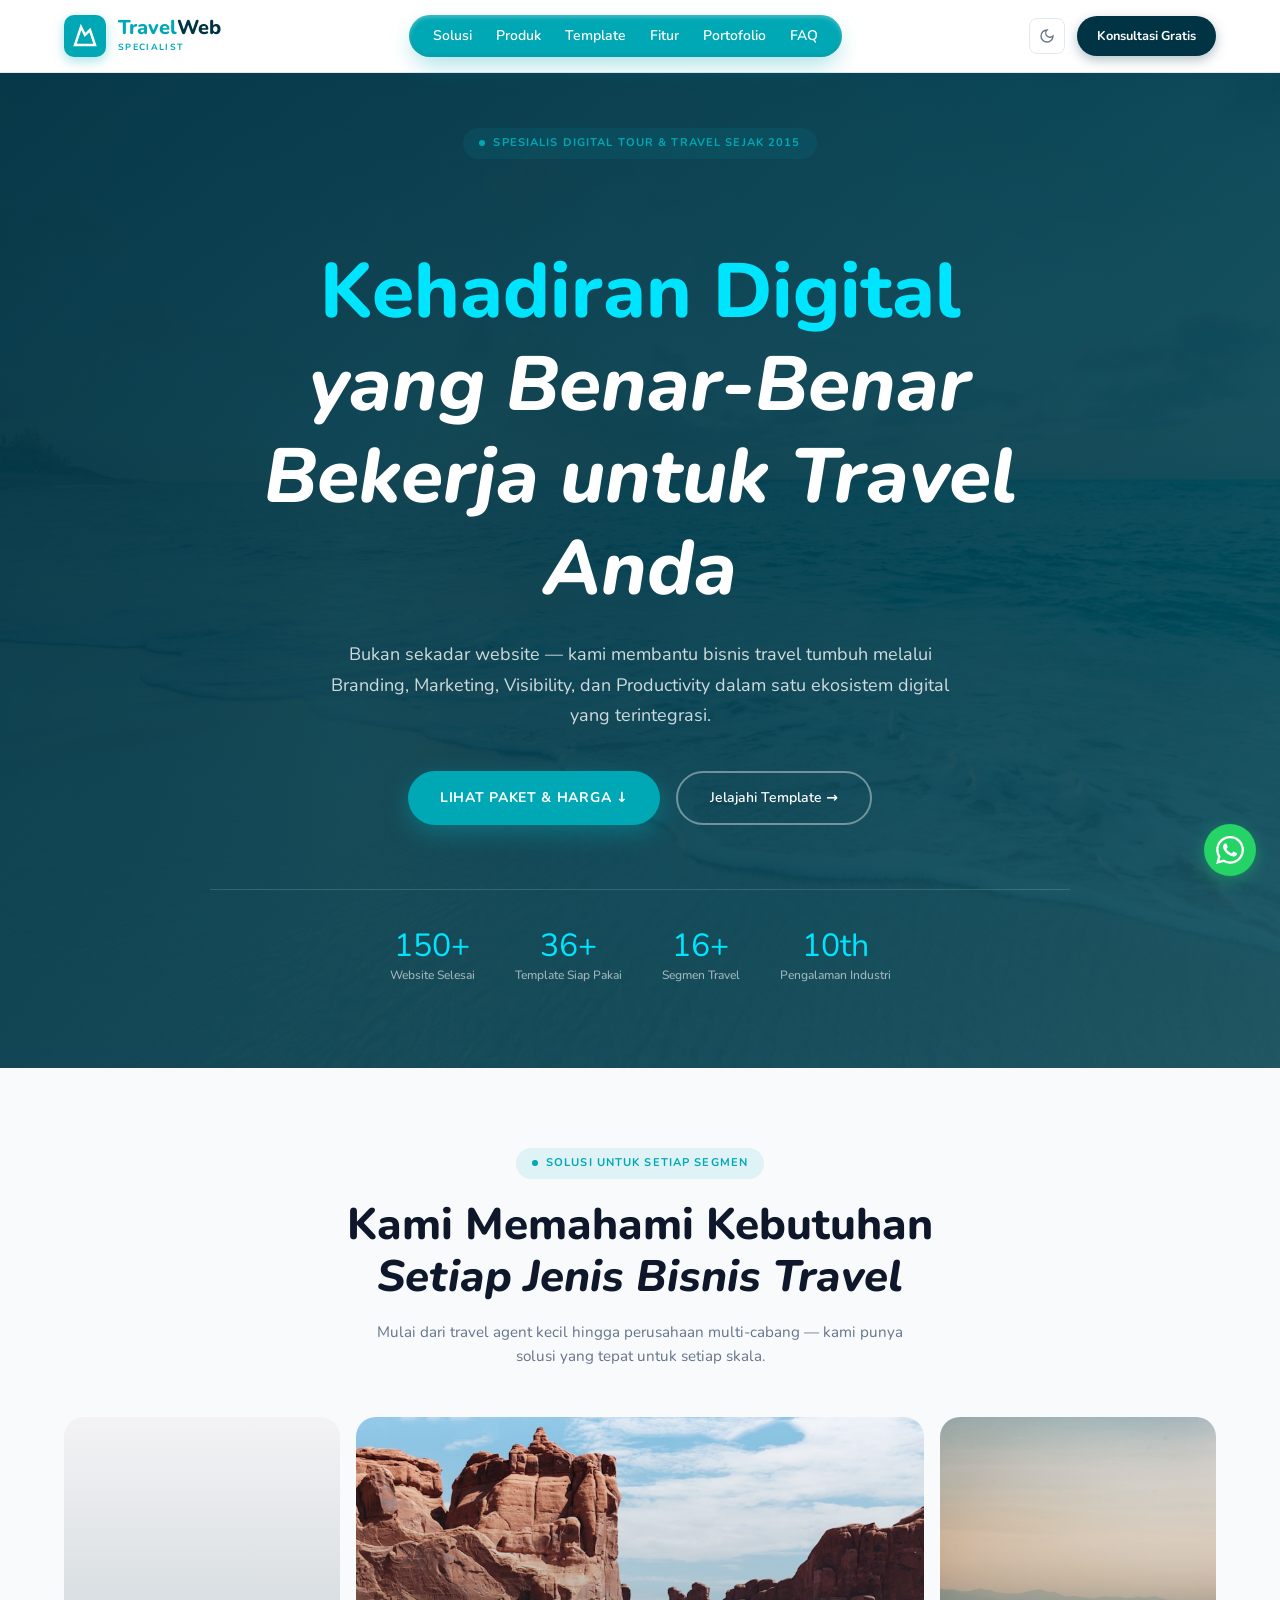
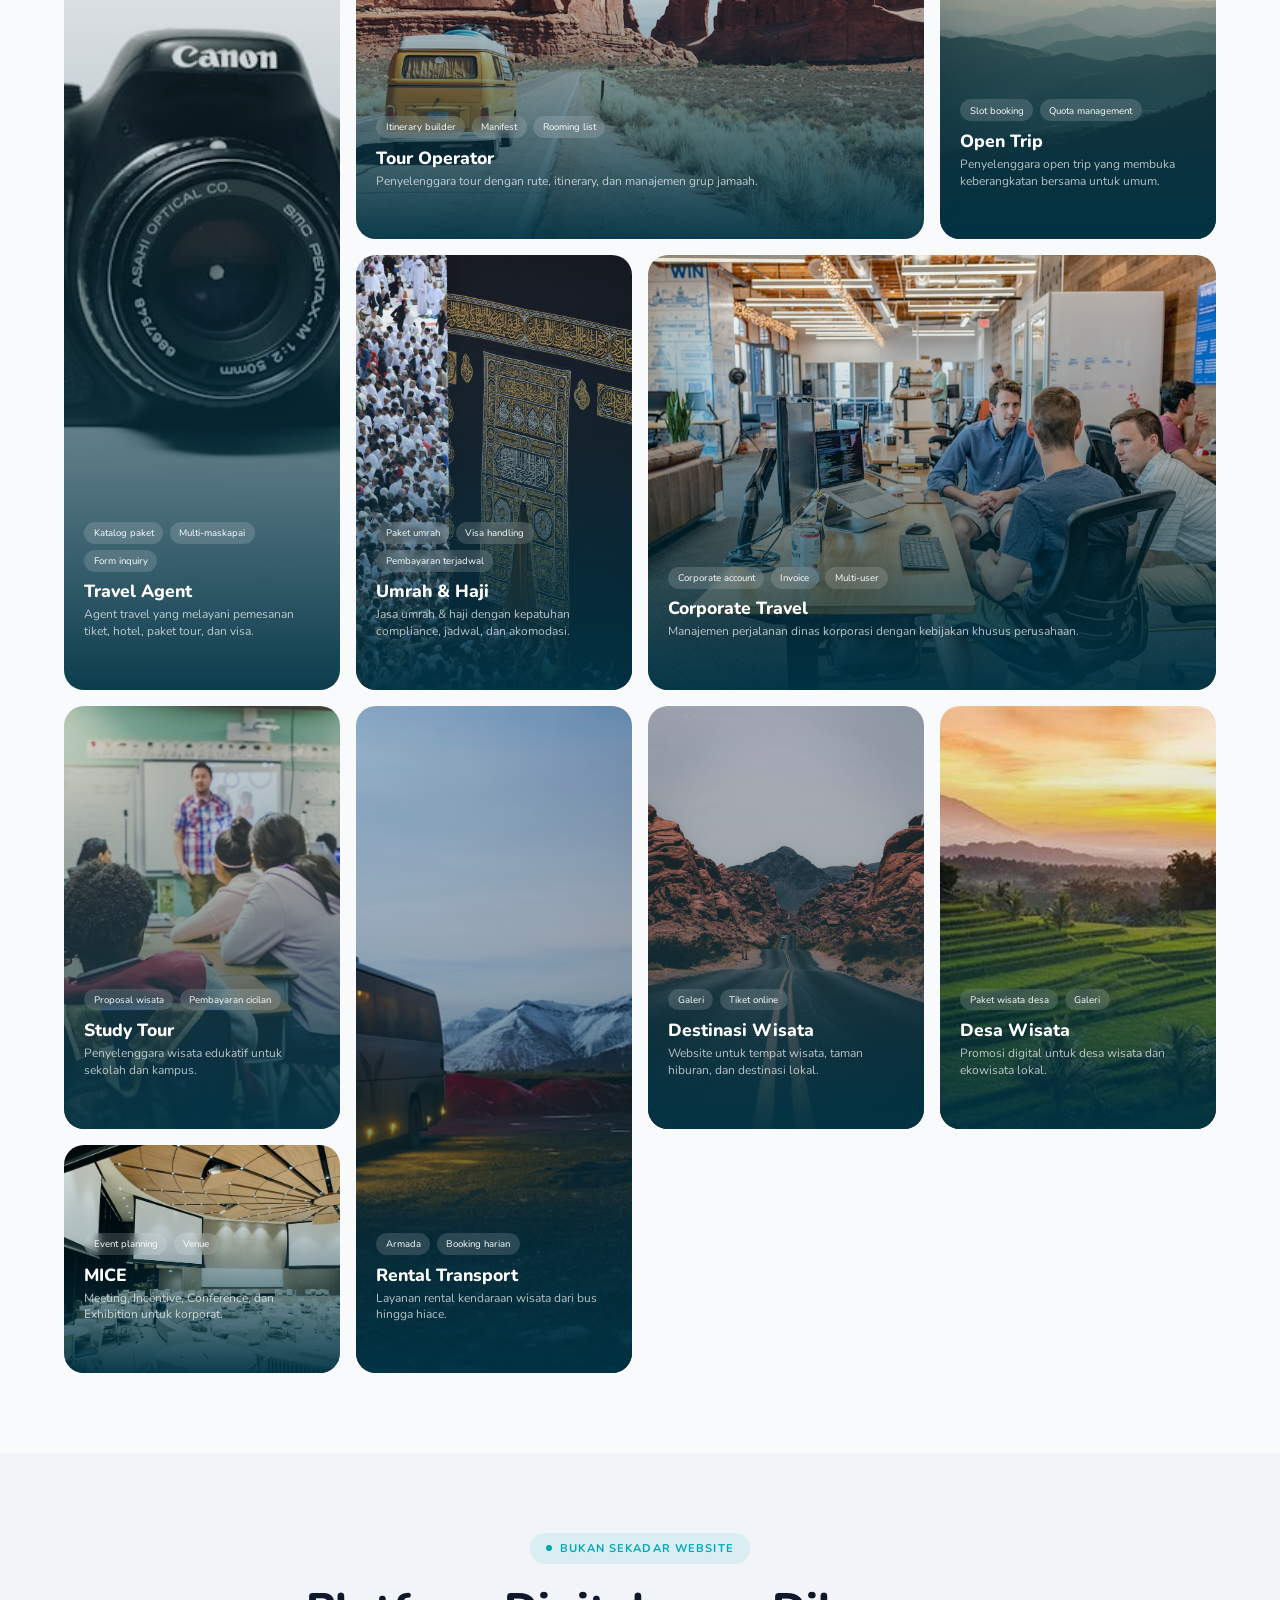
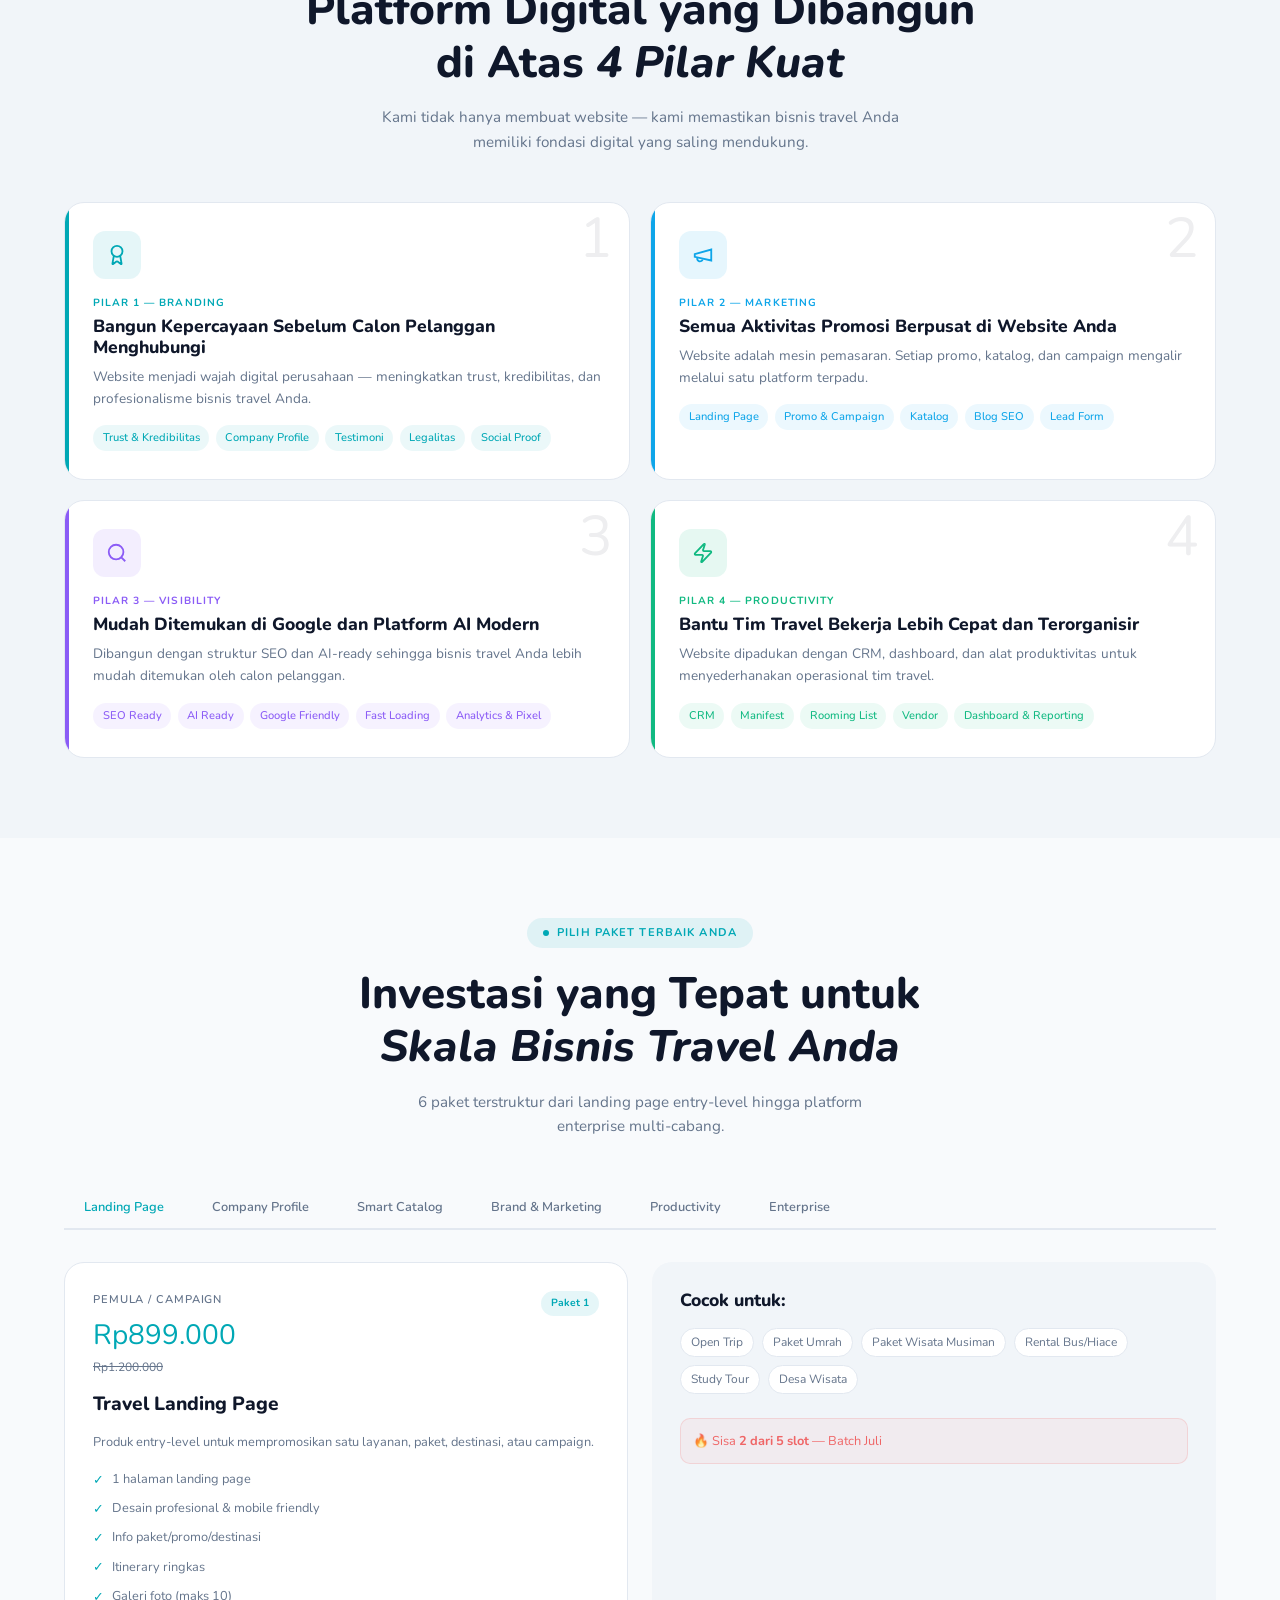
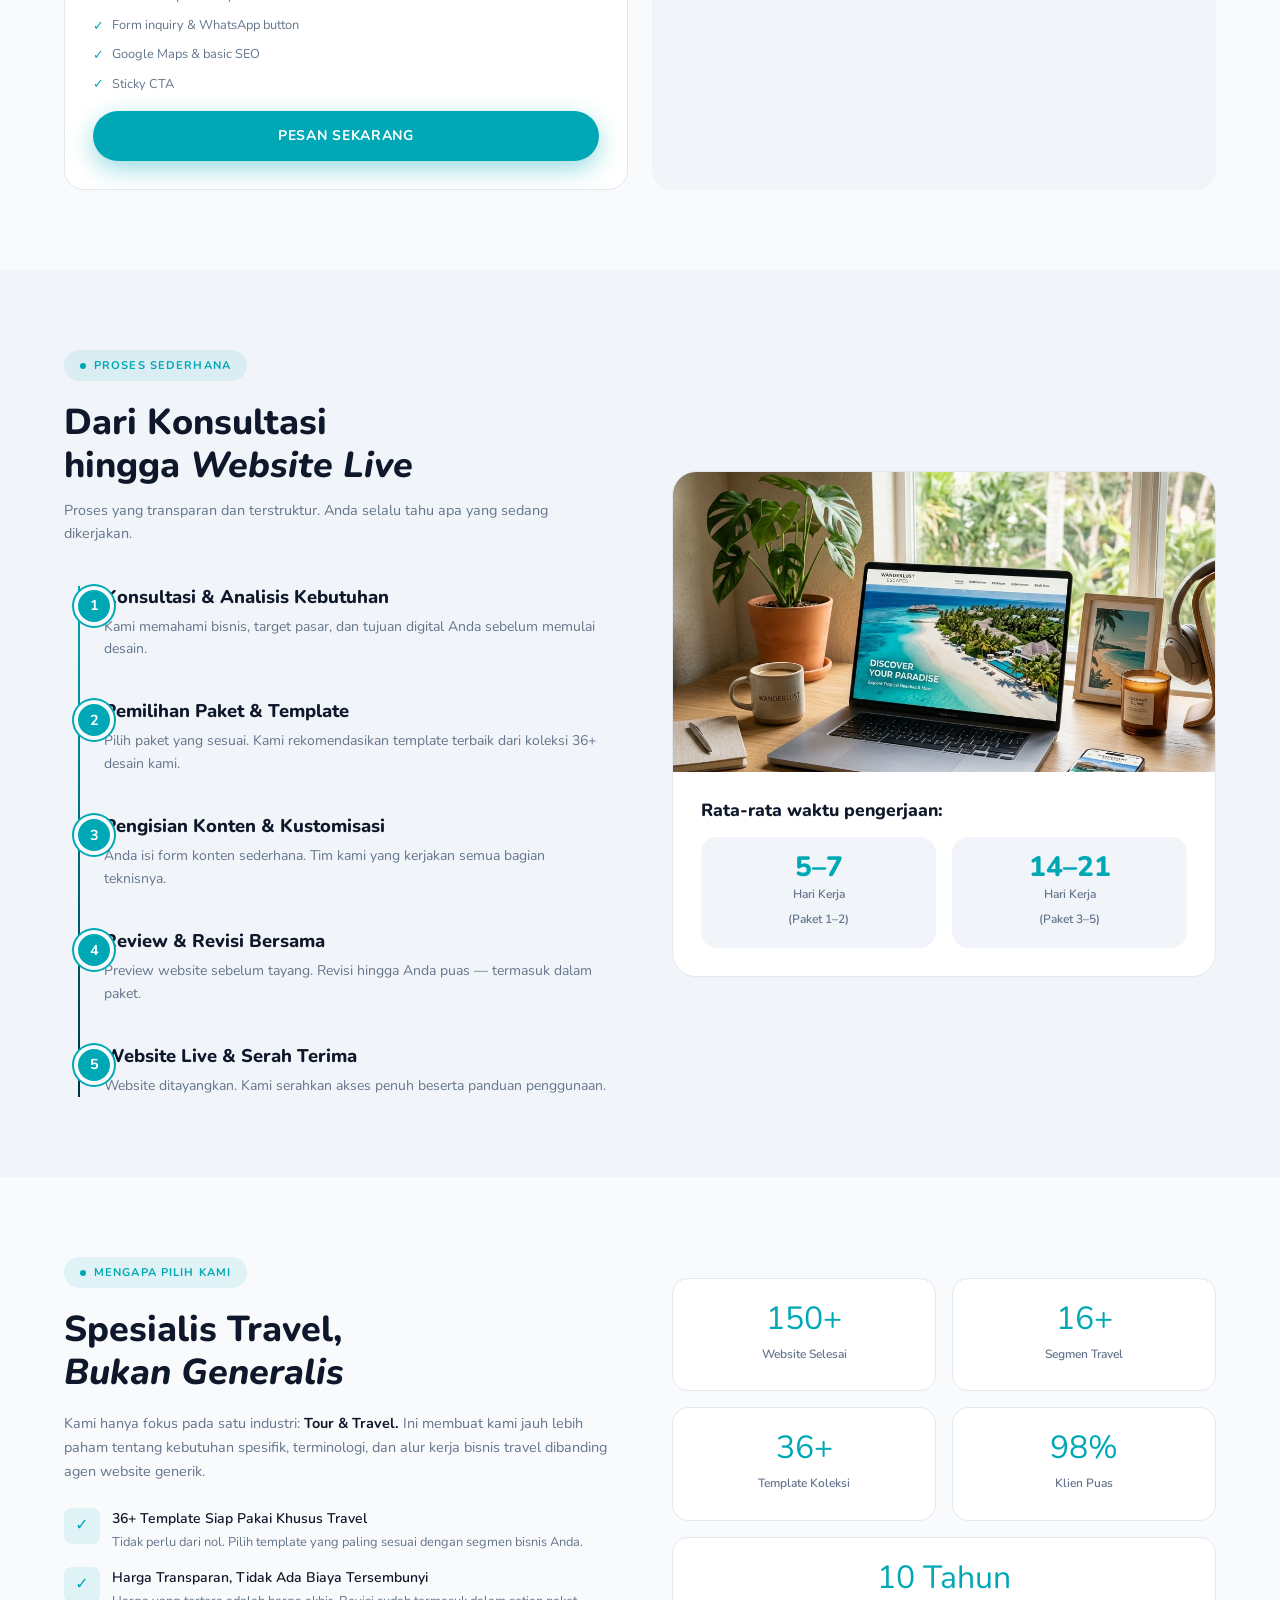
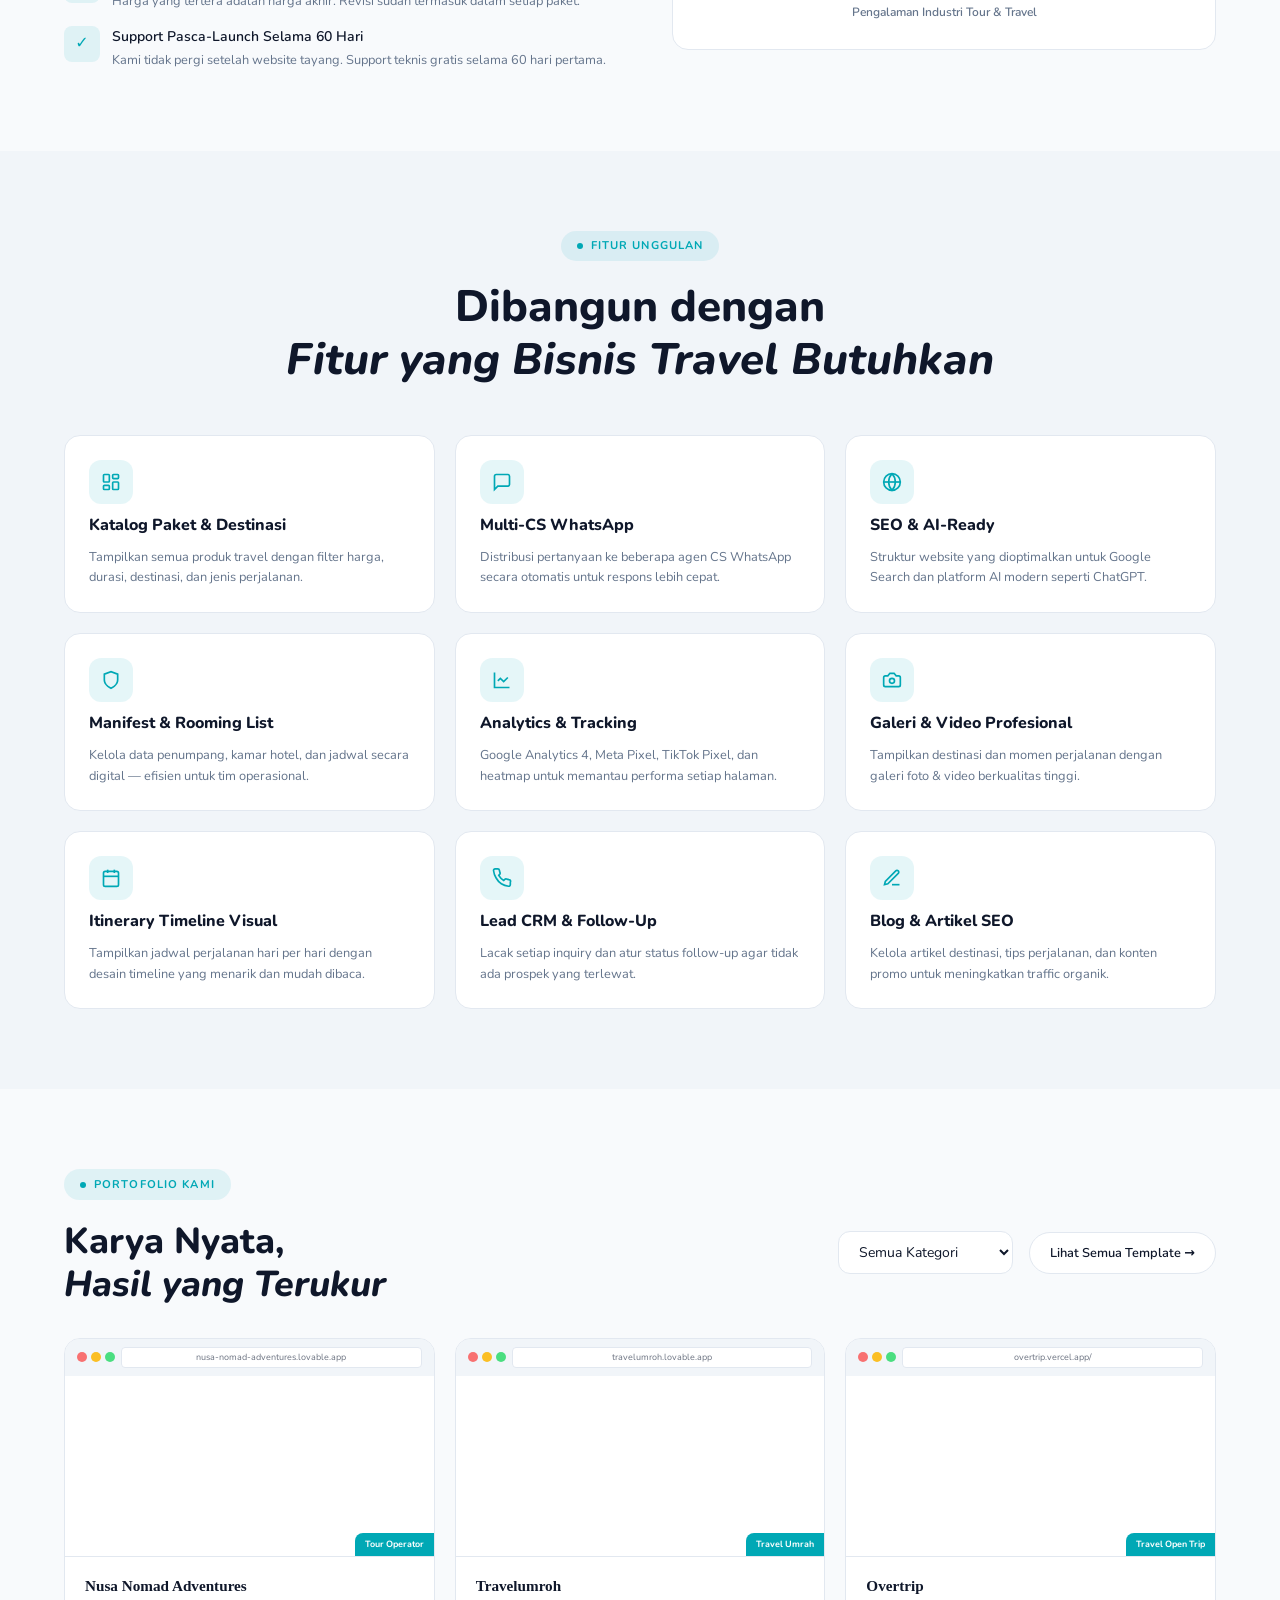
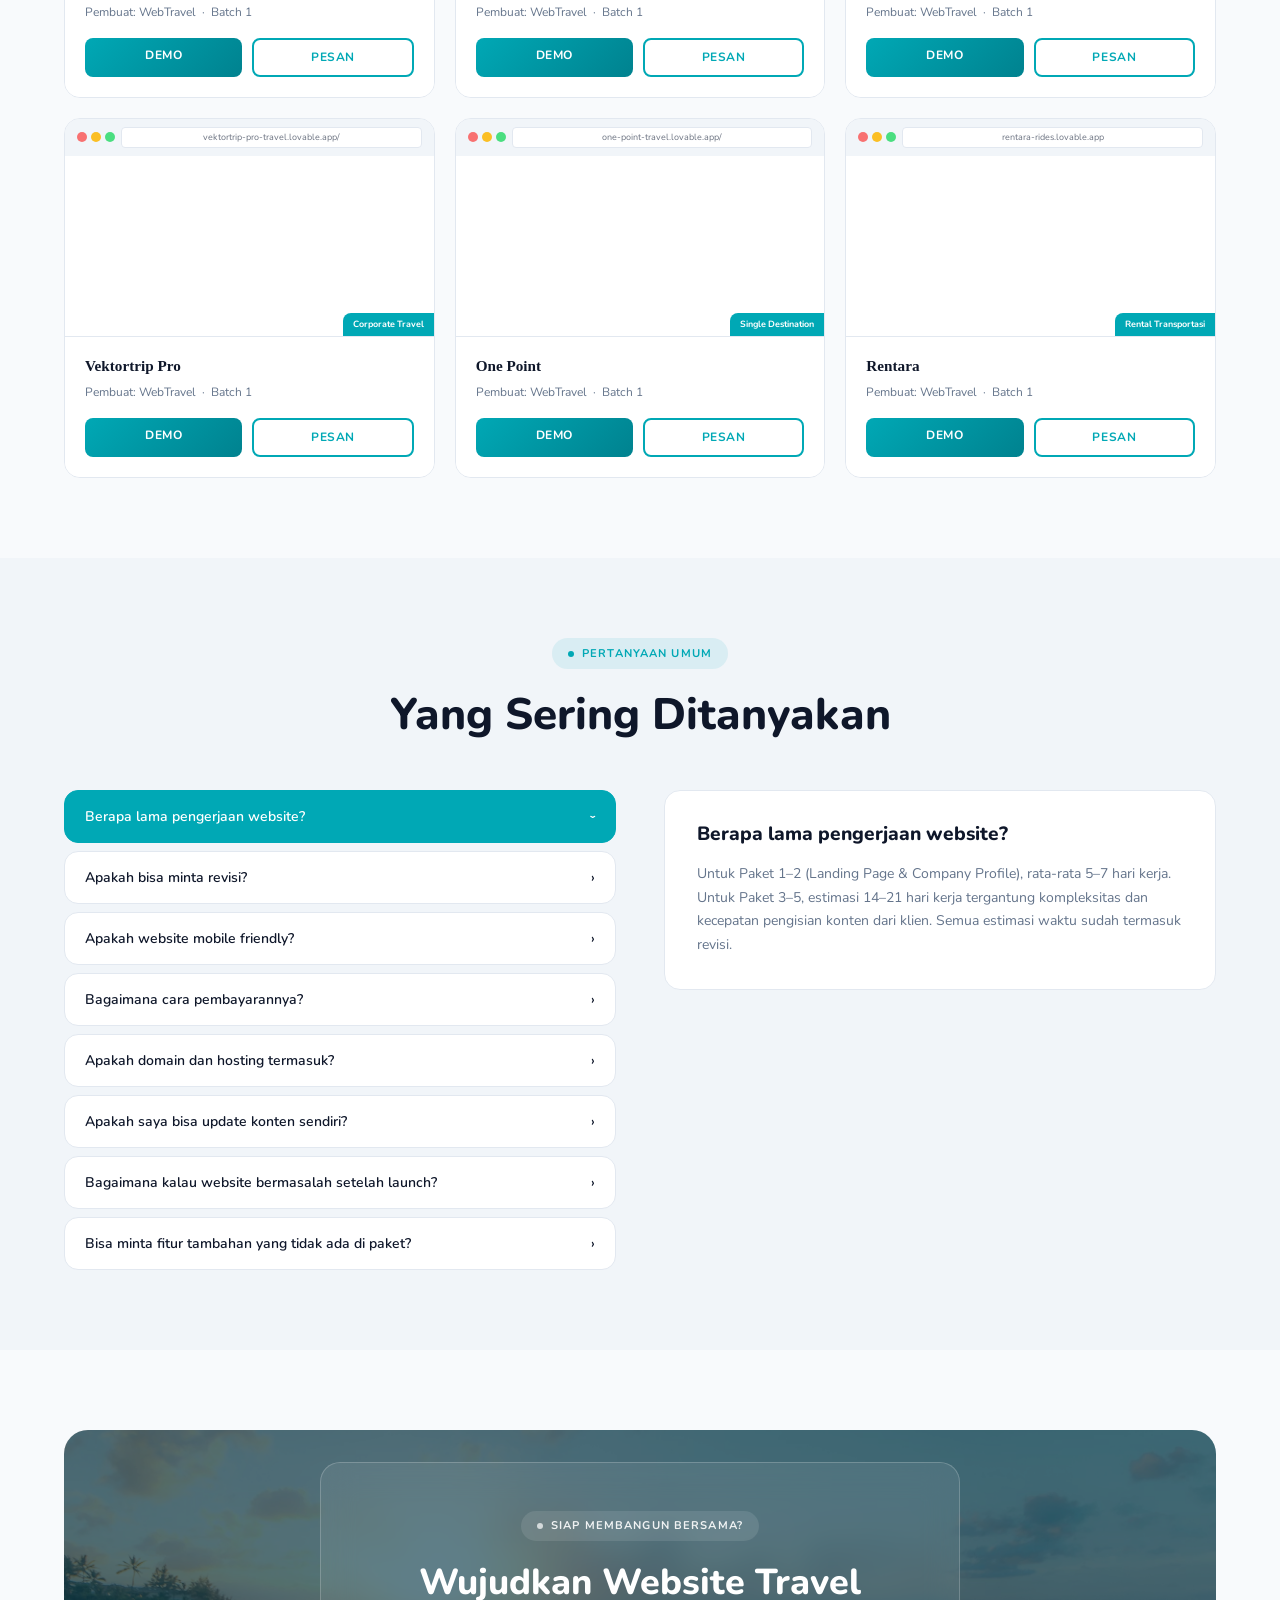
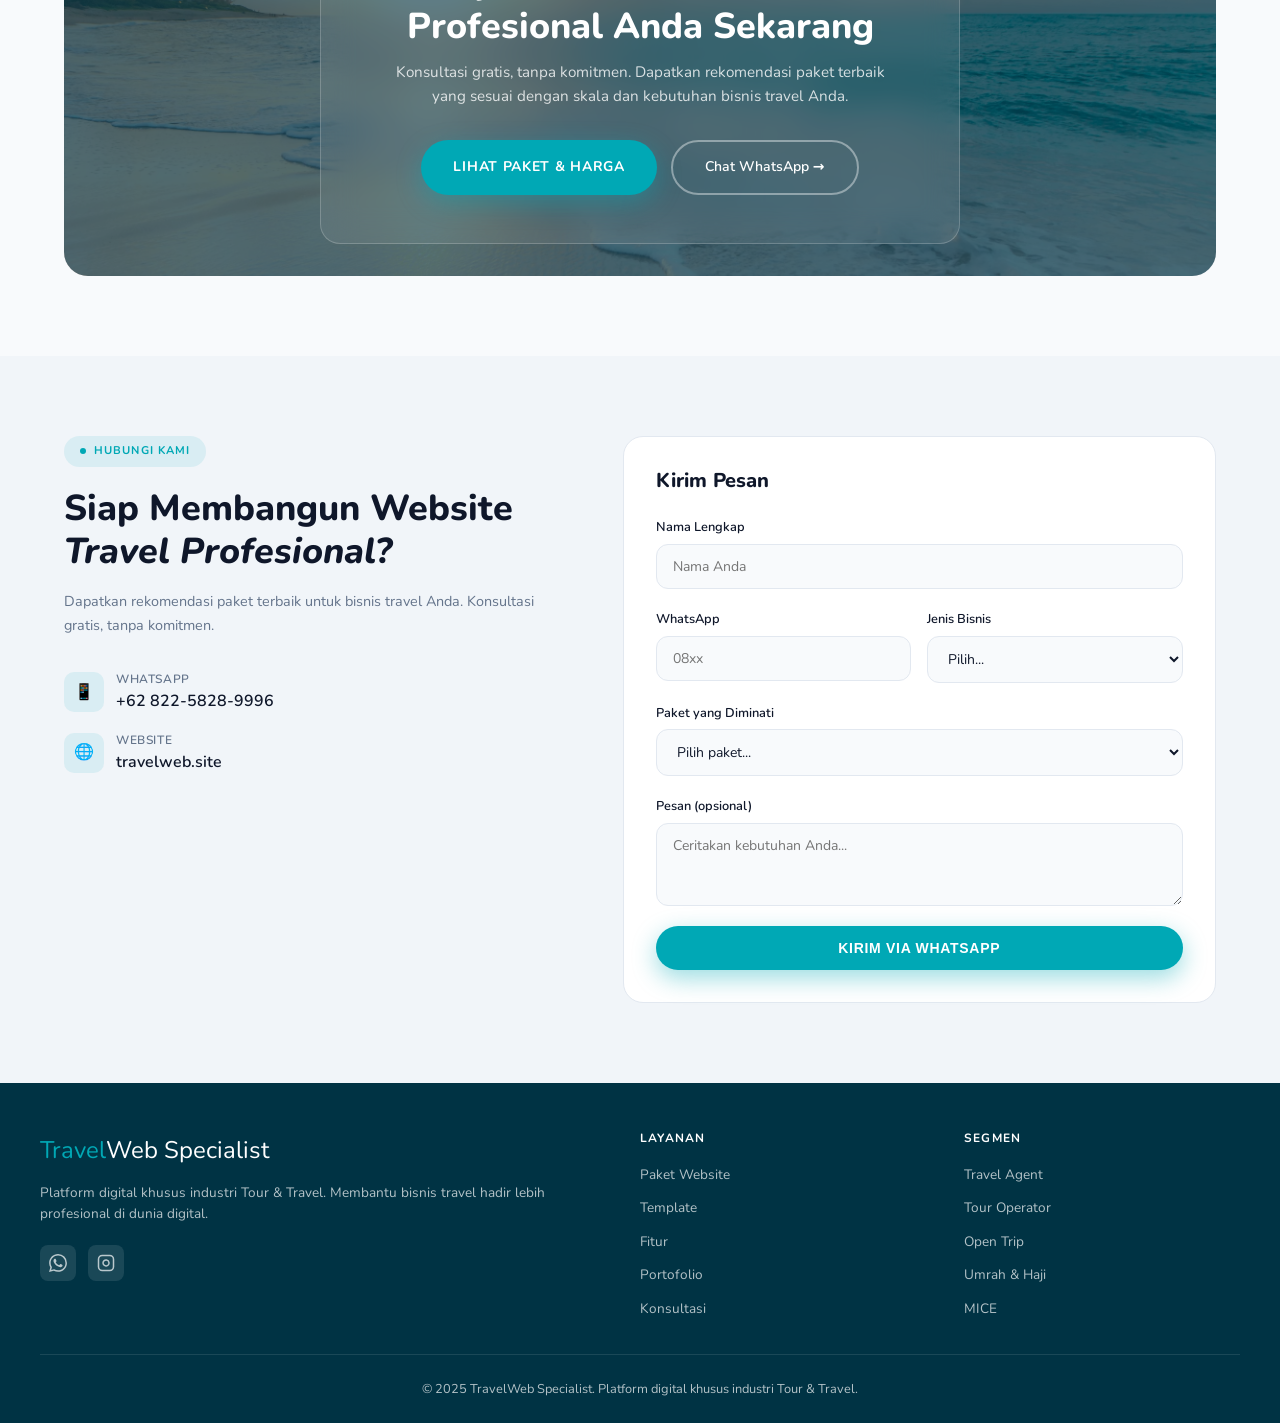
==== index.html @ fecd0dca "Initial commit for TravelWeb v2" ====
<!DOCTYPE html>
<html lang="id" id="root">
<head>
<meta charset="UTF-8">
<meta name="viewport" content="width=device-width, initial-scale=1.0">
<title>TravelWeb Specialist – Platform Digital Profesional untuk Bisnis Travel</title>
<meta name="description" content="Platform digital khusus industri tour & travel. Bangun kehadiran online yang profesional dengan branding, marketing, visibility, dan productivity dalam satu solusi.">
<link rel="preconnect" href="https://fonts.googleapis.com">
<link rel="preconnect" href="https://fonts.gstatic.com" crossorigin>
<link href="https://fonts.googleapis.com/css2?family=Nunito:ital,wght@0,300;0,400;0,500;0,600;0,700;0,800;0,900;1,700;1,800&display=swap" rel="stylesheet">
<link rel="stylesheet" href="style_v2.css">
</head>
<body>

<!-- ========== NAVBAR ========== -->
<nav class="navbar" id="navbar">
  <div class="navbar-inner">
    <!-- Logo -->
    <a href="index.html" style="display:flex;align-items:center;gap:12px;text-decoration:none;">
      <div style="width:42px;height:42px;background:#00A8B5;border-radius:10px;display:flex;align-items:center;justify-content:center;box-shadow:0 4px 12px rgba(0,168,181,0.35);">
        <svg width="24" height="24" viewBox="0 0 24 24" fill="none" stroke="white" stroke-width="2.5"><path d="m8 3 4 8 5-5 5 15H2L8 3z"/></svg>
      </div>
      <div>
        <div style="font-family:'Nunito',sans-serif;font-weight:800;font-size:1.25rem;color:#003344;line-height:1;"><span style="color:#00A8B5;">Travel</span>Web</div>
        <div style="font-size:9px;font-weight:700;letter-spacing:0.15em;text-transform:uppercase;color:#00A8B5;margin-top:2px;">Specialist</div>
      </div>
    </a>
    <!-- Nav Pill -->
    <div class="nav-pill" style="display:none;" id="nav-desktop">
      <a href="#solutions">Solusi</a>
      <a href="#pricing">Produk</a>
      <a href="templet.html">Template</a>
      <a href="#features">Fitur</a>
      <a href="#portfolio">Portofolio</a>
      <a href="#faq">FAQ</a>
    </div>
    <!-- Right Actions -->
    <div style="display:flex;align-items:center;gap:12px;">
      <button id="darkModeBtn" style="width:36px;height:36px;border-radius:8px;border:1px solid var(--border);background:transparent;cursor:pointer;color:var(--text-muted);display:flex;align-items:center;justify-content:center;">
        <svg width="16" height="16" viewBox="0 0 24 24" fill="none" stroke="currentColor" stroke-width="2"><path d="M12 3a6 6 0 0 0 9 9 9 9 0 1 1-9-9Z"/></svg>
      </button>
      <a href="https://wa.me/6282258289996" target="_blank" style="display:inline-flex;align-items:center;padding:0.6rem 1.25rem;background:#003344;color:white;border-radius:999px;font-size:0.8rem;font-weight:700;box-shadow:0 4px 12px rgba(0,51,68,0.3);text-decoration:none;">Konsultasi Gratis</a>
    </div>
  </div>
</nav>

<!-- ========== HERO ========== -->
<section class="hero-v2" id="hero">
  <div class="hero-bg"></div>
  <div class="hero-overlay"></div>
  <div class="hero-v2-content fade-up">
    <div class="section-label" style="justify-content:center;margin-bottom:1.5rem;">
      <span class="dot"></span>
      Spesialis Digital Tour &amp; Travel Sejak 2015
    </div>
    <h1>
      <span class="accent">Kehadiran Digital</span><br>
      yang Benar-Benar<br>Bekerja untuk Travel Anda
    </h1>
    <p class="sub">Bukan sekadar website — kami membantu bisnis travel tumbuh melalui Branding, Marketing, Visibility, dan Productivity dalam satu ekosistem digital yang terintegrasi.</p>
    <div class="hero-buttons">
      <a href="#pricing" class="btn-primary">Lihat Paket &amp; Harga ↓</a>
      <a href="templet.html" class="btn-outline">Jelajahi Template →</a>
    </div>
    <div class="hero-stats">
      <div class="hero-stat"><span class="num">150+</span><span class="label">Website Selesai</span></div>
      <div class="hero-stat"><span class="num">36+</span><span class="label">Template Siap Pakai</span></div>
      <div class="hero-stat"><span class="num">16+</span><span class="label">Segmen Travel</span></div>
      <div class="hero-stat"><span class="num">10th</span><span class="label">Pengalaman Industri</span></div>
    </div>
  </div>
</section>

<!-- ========== SOLUSI — Bento Grid ========== -->
<section id="solutions" class="section" style="background:var(--bg);">
  <div class="container">
    <div style="text-align:center;margin-bottom:3rem;">
      <div class="section-label" style="justify-content:center;"><span class="dot"></span>Solusi untuk Setiap Segmen</div>
      <h2 style="font-size:clamp(1.75rem,4vw,2.75rem);margin:0 0 1rem;">Kami Memahami Kebutuhan<br><em>Setiap Jenis Bisnis Travel</em></h2>
      <p style="color:var(--text-muted);max-width:560px;margin:0 auto;font-size:0.95rem;">Mulai dari travel agent kecil hingga perusahaan multi-cabang — kami punya solusi yang tepat untuk setiap skala.</p>
    </div>
    <div class="bento-grid">
      <!-- Tile 1: TALL + left column -->
      <div class="bento-tile tall">
        <img src="assets/travel-agent.jpg" alt="Travel Agent">
        <div class="bento-overlay">
          <div class="bento-tags"><span class="bento-tag">Katalog paket</span><span class="bento-tag">Multi-maskapai</span><span class="bento-tag">Form inquiry</span></div>
          <h3>Travel Agent</h3>
          <p>Agent travel yang melayani pemesanan tiket, hotel, paket tour, dan visa.</p>
          <div class="bento-cta">Lihat Detail →</div>
        </div>
      </div>
      <!-- Tile 2: WIDE -->
      <div class="bento-tile wide">
        <img src="assets/tour-operator.jpg" alt="Tour Operator">
        <div class="bento-overlay">
          <div class="bento-tags"><span class="bento-tag">Itinerary builder</span><span class="bento-tag">Manifest</span><span class="bento-tag">Rooming list</span></div>
          <h3>Tour Operator</h3>
          <p>Penyelenggara tour dengan rute, itinerary, dan manajemen grup jamaah.</p>
          <div class="bento-cta">Lihat Detail →</div>
        </div>
      </div>
      <!-- Tile 3 normal -->
      <div class="bento-tile">
        <img src="assets/open-trip.jpg" alt="Open Trip">
        <div class="bento-overlay">
          <div class="bento-tags"><span class="bento-tag">Slot booking</span><span class="bento-tag">Quota management</span></div>
          <h3>Open Trip</h3>
          <p>Penyelenggara open trip yang membuka keberangkatan bersama untuk umum.</p>
          <div class="bento-cta">Lihat Detail →</div>
        </div>
      </div>
      <!-- Tile 4 normal -->
      <div class="bento-tile">
        <img src="assets/umrah.jpg" alt="Umrah & Haji">
        <div class="bento-overlay">
          <div class="bento-tags"><span class="bento-tag">Paket umrah</span><span class="bento-tag">Visa handling</span><span class="bento-tag">Pembayaran terjadwal</span></div>
          <h3>Umrah &amp; Haji</h3>
          <p>Jasa umrah &amp; haji dengan kepatuhan compliance, jadwal, dan akomodasi.</p>
          <div class="bento-cta">Lihat Detail →</div>
        </div>
      </div>
      <!-- Tile 5 WIDE bottom -->
      <div class="bento-tile wide">
        <img src="assets/corporate.jpg" alt="Corporate Travel">
        <div class="bento-overlay">
          <div class="bento-tags"><span class="bento-tag">Corporate account</span><span class="bento-tag">Invoice</span><span class="bento-tag">Multi-user</span></div>
          <h3>Corporate Travel</h3>
          <p>Manajemen perjalanan dinas korporasi dengan kebijakan khusus perusahaan.</p>
          <div class="bento-cta">Lihat Detail →</div>
        </div>
      </div>
      <!-- Tile 6 normal -->
      <div class="bento-tile">
        <img src="assets/study-tour.jpg" alt="Study Tour">
        <div class="bento-overlay">
          <div class="bento-tags"><span class="bento-tag">Proposal wisata</span><span class="bento-tag">Pembayaran cicilan</span></div>
          <h3>Study Tour</h3>
          <p>Penyelenggara wisata edukatif untuk sekolah dan kampus.</p>
          <div class="bento-cta">Lihat Detail →</div>
        </div>
      </div>
      <!-- Tile 7: TALL right -->
      <div class="bento-tile tall">
        <img src="assets/rental.jpg" alt="Rental Transport">
        <div class="bento-overlay">
          <div class="bento-tags"><span class="bento-tag">Armada</span><span class="bento-tag">Booking harian</span></div>
          <h3>Rental Transport</h3>
          <p>Layanan rental kendaraan wisata dari bus hingga hiace.</p>
          <div class="bento-cta">Lihat Detail →</div>
        </div>
      </div>
      <!-- Tile 8 normal -->
      <div class="bento-tile">
        <img src="assets/destination.jpg" alt="Destinasi Wisata">
        <div class="bento-overlay">
          <div class="bento-tags"><span class="bento-tag">Galeri</span><span class="bento-tag">Tiket online</span></div>
          <h3>Destinasi Wisata</h3>
          <p>Website untuk tempat wisata, taman hiburan, dan destinasi lokal.</p>
          <div class="bento-cta">Lihat Detail →</div>
        </div>
      </div>
      <!-- Tile 9 normal -->
      <div class="bento-tile">
        <img src="assets/desa-wisata.jpg" alt="Desa Wisata">
        <div class="bento-overlay">
          <div class="bento-tags"><span class="bento-tag">Paket wisata desa</span><span class="bento-tag">Galeri</span></div>
          <h3>Desa Wisata</h3>
          <p>Promosi digital untuk desa wisata dan ekowisata lokal.</p>
          <div class="bento-cta">Lihat Detail →</div>
        </div>
      </div>
      <!-- Tile 10 normal -->
      <div class="bento-tile">
        <img src="assets/mice.jpg" alt="MICE">
        <div class="bento-overlay">
          <div class="bento-tags"><span class="bento-tag">Event planning</span><span class="bento-tag">Venue</span></div>
          <h3>MICE</h3>
          <p>Meeting, Incentive, Conference, dan Exhibition untuk korporat.</p>
          <div class="bento-cta">Lihat Detail →</div>
        </div>
      </div>
    </div>
  </div>
</section>

<!-- ========== 4 PILAR ========== -->
<section id="pillars" class="section" style="background:var(--surface);">
  <div class="container">
    <div style="text-align:center;margin-bottom:3rem;">
      <div class="section-label" style="justify-content:center;"><span class="dot"></span>Bukan Sekadar Website</div>
      <h2 style="font-size:clamp(1.75rem,4vw,2.75rem);margin:0 0 1rem;">Platform Digital yang Dibangun<br>di Atas <em>4 Pilar Kuat</em></h2>
      <p style="color:var(--text-muted);max-width:560px;margin:0 auto;font-size:0.95rem;">Kami tidak hanya membuat website — kami memastikan bisnis travel Anda memiliki fondasi digital yang saling mendukung.</p>
    </div>
    <div class="pillar-grid">
      <!-- Pilar 1 -->
      <div class="pillar-card p1">
        <div class="pillar-num">1</div>
        <div class="pillar-icon" style="background:rgba(0,168,181,0.1);">
          <svg width="22" height="22" viewBox="0 0 24 24" fill="none" stroke="#00A8B5" stroke-width="2"><path d="m15.477 12.89 1.515 8.526a.5.5 0 0 1-.81.47l-3.58-2.687a1 1 0 0 0-1.197 0l-3.586 2.686a.5.5 0 0 1-.81-.469l1.514-8.526"/><circle cx="12" cy="8" r="6"/></svg>
        </div>
        <div style="font-size:0.65rem;font-weight:700;text-transform:uppercase;letter-spacing:0.1em;color:#00A8B5;margin-bottom:0.25rem;">Pilar 1 — Branding</div>
        <h3>Bangun Kepercayaan Sebelum Calon Pelanggan Menghubungi</h3>
        <p>Website menjadi wajah digital perusahaan — meningkatkan trust, kredibilitas, dan profesionalisme bisnis travel Anda.</p>
        <div class="pillar-tags">
          <span class="pillar-tag" style="background:rgba(0,168,181,0.08);color:#00A8B5;">Trust &amp; Kredibilitas</span>
          <span class="pillar-tag" style="background:rgba(0,168,181,0.08);color:#00A8B5;">Company Profile</span>
          <span class="pillar-tag" style="background:rgba(0,168,181,0.08);color:#00A8B5;">Testimoni</span>
          <span class="pillar-tag" style="background:rgba(0,168,181,0.08);color:#00A8B5;">Legalitas</span>
          <span class="pillar-tag" style="background:rgba(0,168,181,0.08);color:#00A8B5;">Social Proof</span>
        </div>
      </div>
      <!-- Pilar 2 -->
      <div class="pillar-card p2">
        <div class="pillar-num">2</div>
        <div class="pillar-icon" style="background:rgba(14,165,233,0.1);">
          <svg width="22" height="22" viewBox="0 0 24 24" fill="none" stroke="#0ea5e9" stroke-width="2"><path d="m3 11 18-5v12L3 14v-3z"/><path d="M11.6 16.8a3 3 0 1 1-5.8-1.6"/></svg>
        </div>
        <div style="font-size:0.65rem;font-weight:700;text-transform:uppercase;letter-spacing:0.1em;color:#0ea5e9;margin-bottom:0.25rem;">Pilar 2 — Marketing</div>
        <h3>Semua Aktivitas Promosi Berpusat di Website Anda</h3>
        <p>Website adalah mesin pemasaran. Setiap promo, katalog, dan campaign mengalir melalui satu platform terpadu.</p>
        <div class="pillar-tags">
          <span class="pillar-tag" style="background:rgba(14,165,233,0.08);color:#0ea5e9;">Landing Page</span>
          <span class="pillar-tag" style="background:rgba(14,165,233,0.08);color:#0ea5e9;">Promo &amp; Campaign</span>
          <span class="pillar-tag" style="background:rgba(14,165,233,0.08);color:#0ea5e9;">Katalog</span>
          <span class="pillar-tag" style="background:rgba(14,165,233,0.08);color:#0ea5e9;">Blog SEO</span>
          <span class="pillar-tag" style="background:rgba(14,165,233,0.08);color:#0ea5e9;">Lead Form</span>
        </div>
      </div>
      <!-- Pilar 3 -->
      <div class="pillar-card p3">
        <div class="pillar-num">3</div>
        <div class="pillar-icon" style="background:rgba(139,92,246,0.1);">
          <svg width="22" height="22" viewBox="0 0 24 24" fill="none" stroke="#8b5cf6" stroke-width="2"><circle cx="11" cy="11" r="8"/><path d="m21 21-4.3-4.3"/></svg>
        </div>
        <div style="font-size:0.65rem;font-weight:700;text-transform:uppercase;letter-spacing:0.1em;color:#8b5cf6;margin-bottom:0.25rem;">Pilar 3 — Visibility</div>
        <h3>Mudah Ditemukan di Google dan Platform AI Modern</h3>
        <p>Dibangun dengan struktur SEO dan AI-ready sehingga bisnis travel Anda lebih mudah ditemukan oleh calon pelanggan.</p>
        <div class="pillar-tags">
          <span class="pillar-tag" style="background:rgba(139,92,246,0.08);color:#8b5cf6;">SEO Ready</span>
          <span class="pillar-tag" style="background:rgba(139,92,246,0.08);color:#8b5cf6;">AI Ready</span>
          <span class="pillar-tag" style="background:rgba(139,92,246,0.08);color:#8b5cf6;">Google Friendly</span>
          <span class="pillar-tag" style="background:rgba(139,92,246,0.08);color:#8b5cf6;">Fast Loading</span>
          <span class="pillar-tag" style="background:rgba(139,92,246,0.08);color:#8b5cf6;">Analytics &amp; Pixel</span>
        </div>
      </div>
      <!-- Pilar 4 -->
      <div class="pillar-card p4">
        <div class="pillar-num">4</div>
        <div class="pillar-icon" style="background:rgba(16,185,129,0.1);">
          <svg width="22" height="22" viewBox="0 0 24 24" fill="none" stroke="#10b981" stroke-width="2"><path d="M4 14a1 1 0 0 1-.78-1.63l9.9-10.2a.5.5 0 0 1 .86.46l-1.92 6.02A1 1 0 0 0 13 10h7a1 1 0 0 1 .78 1.63l-9.9 10.2a.5.5 0 0 1-.86-.46l1.92-6.02A1 1 0 0 0 11 14z"/></svg>
        </div>
        <div style="font-size:0.65rem;font-weight:700;text-transform:uppercase;letter-spacing:0.1em;color:#10b981;margin-bottom:0.25rem;">Pilar 4 — Productivity</div>
        <h3>Bantu Tim Travel Bekerja Lebih Cepat dan Terorganisir</h3>
        <p>Website dipadukan dengan CRM, dashboard, dan alat produktivitas untuk menyederhanakan operasional tim travel.</p>
        <div class="pillar-tags">
          <span class="pillar-tag" style="background:rgba(16,185,129,0.08);color:#10b981;">CRM</span>
          <span class="pillar-tag" style="background:rgba(16,185,129,0.08);color:#10b981;">Manifest</span>
          <span class="pillar-tag" style="background:rgba(16,185,129,0.08);color:#10b981;">Rooming List</span>
          <span class="pillar-tag" style="background:rgba(16,185,129,0.08);color:#10b981;">Vendor</span>
          <span class="pillar-tag" style="background:rgba(16,185,129,0.08);color:#10b981;">Dashboard &amp; Reporting</span>
        </div>
      </div>
    </div>
  </div>
</section>

<!-- ========== PRICING — TAB LAYOUT ========== -->
<section id="pricing" class="section" style="background:var(--bg);">
  <div class="container">
    <div style="text-align:center;margin-bottom:3rem;">
      <div class="section-label" style="justify-content:center;"><span class="dot"></span>Pilih Paket Terbaik Anda</div>
      <h2 style="font-size:clamp(1.75rem,4vw,2.75rem);margin:0 0 1rem;">Investasi yang Tepat untuk<br><em>Skala Bisnis Travel Anda</em></h2>
      <p style="color:var(--text-muted);max-width:500px;margin:0 auto;font-size:0.95rem;">6 paket terstruktur dari landing page entry-level hingga platform enterprise multi-cabang.</p>
    </div>
    <!-- Tabs -->
    <div class="pricing-tabs" id="pricing-tabs">
      <button class="pricing-tab active" data-tab="0">Landing Page</button>
      <button class="pricing-tab" data-tab="1">Company Profile</button>
      <button class="pricing-tab" data-tab="2">Smart Catalog</button>
      <button class="pricing-tab" data-tab="3">Brand &amp; Marketing</button>
      <button class="pricing-tab" data-tab="4">Productivity</button>
      <button class="pricing-tab" data-tab="5">Enterprise</button>
    </div>
    <!-- Panel 0 -->
    <div class="pricing-panel active" data-panel="0">
      <div class="pricing-card-v2">
        <div class="pricing-card-header">
          <div>
            <div class="price-label">Pemula / Campaign</div>
            <div class="price-big" style="color:#00A8B5;">Rp899.000</div>
            <div style="font-size:0.75rem;color:var(--text-muted);text-decoration:line-through;">Rp1.200.000</div>
          </div>
          <span style="background:rgba(0,168,181,0.1);color:#00A8B5;padding:4px 10px;border-radius:999px;font-size:0.65rem;font-weight:700;">Paket 1</span>
        </div>
        <h3 style="font-family:'Nunito',sans-serif;font-weight:800;font-size:1.2rem;margin:0;">Travel Landing Page</h3>
        <p style="font-size:0.8rem;color:var(--text-muted);margin:0;">Produk entry-level untuk mempromosikan satu layanan, paket, destinasi, atau campaign.</p>
        <ul class="pricing-features">
          <li>1 halaman landing page</li>
          <li>Desain profesional &amp; mobile friendly</li>
          <li>Info paket/promo/destinasi</li>
          <li>Itinerary ringkas</li>
          <li>Galeri foto (maks 10)</li>
          <li>Form inquiry &amp; WhatsApp button</li>
          <li>Google Maps &amp; basic SEO</li>
          <li>Sticky CTA</li>
        </ul>
        <a href="#contact" class="btn-primary" style="text-align:center;justify-content:center;margin-top:auto;">Pesan Sekarang</a>
      </div>
      <div style="background:var(--surface);border-radius:1.25rem;padding:1.75rem;font-size:0.85rem;color:var(--text-muted);">
        <h4 style="font-family:'Nunito',sans-serif;font-weight:800;font-size:1.1rem;margin:0 0 1rem;color:var(--text);">Cocok untuk:</h4>
        <div style="display:flex;flex-wrap:wrap;gap:0.5rem;margin-bottom:1.5rem;">
          <span style="padding:4px 10px;border-radius:999px;background:var(--bg-card);border:1px solid var(--border);font-size:0.75rem;">Open Trip</span>
          <span style="padding:4px 10px;border-radius:999px;background:var(--bg-card);border:1px solid var(--border);font-size:0.75rem;">Paket Umrah</span>
          <span style="padding:4px 10px;border-radius:999px;background:var(--bg-card);border:1px solid var(--border);font-size:0.75rem;">Paket Wisata Musiman</span>
          <span style="padding:4px 10px;border-radius:999px;background:var(--bg-card);border:1px solid var(--border);font-size:0.75rem;">Rental Bus/Hiace</span>
          <span style="padding:4px 10px;border-radius:999px;background:var(--bg-card);border:1px solid var(--border);font-size:0.75rem;">Study Tour</span>
          <span style="padding:4px 10px;border-radius:999px;background:var(--bg-card);border:1px solid var(--border);font-size:0.75rem;">Desa Wisata</span>
        </div>
        <div style="font-size:0.8rem;padding:12px;background:rgba(239,68,68,0.05);border:1px solid rgba(239,68,68,0.15);border-radius:10px;color:rgba(239,68,68,0.8);">
          🔥 Sisa <strong>2 dari 5 slot</strong> — Batch Juli
        </div>
      </div>
    </div>
    <!-- Panel 1 -->
    <div class="pricing-panel" data-panel="1">
      <div class="pricing-card-v2 featured">
        <div style="position:absolute;top:0;right:1.5rem;background:#ff9d00;color:white;font-size:9px;font-weight:900;letter-spacing:0.12em;text-transform:uppercase;padding:5px 14px;border-radius:0 0 10px 10px;">Rekomendasi</div>
        <div class="pricing-card-header">
          <div>
            <div class="price-label">Travel Kecil–Menengah</div>
            <div class="price-big">Rp2.900.000</div>
            <div style="font-size:0.75rem;color:rgba(255,255,255,0.5);text-decoration:line-through;">Rp3.500.000</div>
          </div>
          <span style="background:rgba(255,255,255,0.15);color:white;padding:4px 10px;border-radius:999px;font-size:0.65rem;font-weight:700;">Paket 2</span>
        </div>
        <h3 style="font-family:'Nunito',sans-serif;font-weight:800;font-size:1.2rem;margin:0;color:white;">Travel Company Profile</h3>
        <p style="font-size:0.8rem;color:rgba(255,255,255,0.75);margin:0;">Website profesional untuk memperkenalkan identitas, layanan, legalitas, dan produk utama perusahaan travel.</p>
        <ul class="pricing-features">
          <li>Hingga 5 halaman</li>
          <li>Profil perusahaan lengkap</li>
          <li>Legalitas &amp; asosiasi</li>
          <li>Logo klien &amp; partner bergerak</li>
          <li>Galeri perjalanan</li>
          <li>Google Review widget</li>
          <li>Testimoni</li>
          <li>WhatsApp &amp; form inquiry</li>
        </ul>
        <a href="#contact" class="btn-primary" style="text-align:center;justify-content:center;margin-top:auto;background:white;color:#003344;">Pesan Sekarang</a>
      </div>
      <div style="background:var(--surface);border-radius:1.25rem;padding:1.75rem;font-size:0.85rem;color:var(--text-muted);">
        <h4 style="font-family:'Nunito',sans-serif;font-weight:800;font-size:1.1rem;margin:0 0 1rem;color:var(--text);">Cocok untuk:</h4>
        <div style="display:flex;flex-wrap:wrap;gap:0.5rem;">
          <span style="padding:4px 10px;border-radius:999px;background:var(--bg-card);border:1px solid var(--border);font-size:0.75rem;">Travel Agent</span>
          <span style="padding:4px 10px;border-radius:999px;background:var(--bg-card);border:1px solid var(--border);font-size:0.75rem;">Tour Operator</span>
          <span style="padding:4px 10px;border-radius:999px;background:var(--bg-card);border:1px solid var(--border);font-size:0.75rem;">Rental Transportasi</span>
          <span style="padding:4px 10px;border-radius:999px;background:var(--bg-card);border:1px solid var(--border);font-size:0.75rem;">Desa Wisata</span>
        </div>
      </div>
    </div>
    <!-- Panels 2-5: simplified versions -->
    <div class="pricing-panel" data-panel="2">
      <div class="pricing-card-v2">
        <div class="pricing-card-header">
          <div>
            <div class="price-label">Travel Banyak Produk</div>
            <div class="price-big" style="color:#8b5cf6;">Rp4.900.000</div>
            <div style="font-size:0.75rem;color:var(--text-muted);text-decoration:line-through;">Rp5.900.000</div>
          </div>
          <span style="background:rgba(139,92,246,0.1);color:#8b5cf6;padding:4px 10px;border-radius:999px;font-size:0.65rem;font-weight:700;">Paket 3</span>
        </div>
        <h3 style="font-family:'Nunito',sans-serif;font-weight:800;font-size:1.2rem;margin:0;">Smart Travel Catalog</h3>
        <p style="font-size:0.8rem;color:var(--text-muted);margin:0;">Website katalog untuk travel yang memiliki banyak produk dan perlu menampilkannya dengan rapi.</p>
        <ul class="pricing-features">
          <li>Hingga 10 halaman</li>
          <li>Katalog maks 50 paket</li>
          <li>Filter destinasi, jenis, durasi &amp; budget</li>
          <li>Detail paket &amp; itinerary timeline</li>
          <li>Hotel &amp; maskapai</li>
          <li>Download brosur</li>
          <li>Share ke WhatsApp</li>
          <li>Multi-CS WhatsApp</li>
        </ul>
        <a href="#contact" class="btn-primary" style="text-align:center;justify-content:center;margin-top:auto;background:#8b5cf6;">Pesan Sekarang</a>
      </div>
      <div style="background:var(--surface);border-radius:1.25rem;padding:1.75rem;">
        <h4 style="font-family:'Nunito',sans-serif;font-weight:800;font-size:1.1rem;margin:0 0 1rem;color:var(--text);">Cocok untuk:</h4>
        <div style="display:flex;flex-wrap:wrap;gap:0.5rem;">
          <span style="padding:4px 10px;border-radius:999px;background:var(--bg-card);border:1px solid var(--border);font-size:0.75rem;">Travel Agent</span>
          <span style="padding:4px 10px;border-radius:999px;background:var(--bg-card);border:1px solid var(--border);font-size:0.75rem;">Umrah &amp; Haji</span>
          <span style="padding:4px 10px;border-radius:999px;background:var(--bg-card);border:1px solid var(--border);font-size:0.75rem;">Tour Operator</span>
          <span style="padding:4px 10px;border-radius:999px;background:var(--bg-card);border:1px solid var(--border);font-size:0.75rem;">Private Trip</span>
        </div>
      </div>
    </div>
    <div class="pricing-panel" data-panel="3">
      <div class="pricing-card-v2">
        <div class="pricing-card-header">
          <div>
            <div class="price-label">Travel Aktif Marketing</div>
            <div class="price-big" style="color:#00828F;">Rp7.900.000</div>
            <div style="font-size:0.75rem;color:var(--text-muted);text-decoration:line-through;">Rp9.900.000</div>
          </div>
          <span style="background:rgba(0,130,143,0.1);color:#00828F;padding:4px 10px;border-radius:999px;font-size:0.65rem;font-weight:700;">Paket 4</span>
        </div>
        <h3 style="font-family:'Nunito',sans-serif;font-weight:800;font-size:1.2rem;margin:0;">Travel Brand &amp; Marketing Website</h3>
        <p style="font-size:0.8rem;color:var(--text-muted);margin:0;">Website untuk travel yang ingin memperkuat brand, marketing, dan visibility digital — dilengkapi CRM, tracking, SEO, dan AI-ready.</p>
        <ul class="pricing-features">
          <li>Semua fitur paket 1–3</li>
          <li>CRM leads &amp; status follow-up</li>
          <li>Meta Pixel &amp; TikTok Pixel</li>
          <li>Google Analytics 4 &amp; GTM</li>
          <li>Conversion tracking &amp; heatmap</li>
          <li>Landing page campaign</li>
          <li>Blog &amp; SEO lanjutan</li>
          <li>AI deskripsi paket &amp; konten</li>
        </ul>
        <a href="#contact" class="btn-primary" style="text-align:center;justify-content:center;margin-top:auto;background:#00828F;">Pesan Sekarang</a>
      </div>
      <div style="background:var(--surface);border-radius:1.25rem;padding:1.75rem;">
        <h4 style="font-family:'Nunito',sans-serif;font-weight:800;font-size:1.1rem;margin:0 0 1rem;color:var(--text);">Termasuk Bonus:</h4>
        <div style="display:flex;flex-wrap:wrap;gap:0.5rem;">
          <span style="padding:4px 10px;border-radius:999px;background:rgba(0,130,143,0.08);color:#00828F;font-size:0.75rem;">Meta Pixel Setup</span>
          <span style="padding:4px 10px;border-radius:999px;background:rgba(0,130,143,0.08);color:#00828F;font-size:0.75rem;">Conversion Audit</span>
          <span style="padding:4px 10px;border-radius:999px;background:rgba(0,130,143,0.08);color:#00828F;font-size:0.75rem;">AI Content Library</span>
        </div>
      </div>
    </div>
    <div class="pricing-panel" data-panel="4">
      <div class="pricing-card-v2">
        <div class="pricing-card-header">
          <div>
            <div class="price-label">Tim Operasional</div>
            <div class="price-big" style="color:#10b981;">Rp12.900.000</div>
            <div style="font-size:0.75rem;color:var(--text-muted);text-decoration:line-through;">Rp15.000.000</div>
          </div>
          <span style="background:rgba(16,185,129,0.1);color:#10b981;padding:4px 10px;border-radius:999px;font-size:0.65rem;font-weight:700;">Paket 5</span>
        </div>
        <h3 style="font-family:'Nunito',sans-serif;font-weight:800;font-size:1.2rem;margin:0;">Travel Productivity Platform</h3>
        <p style="font-size:0.8rem;color:var(--text-muted);margin:0;">Website dan dashboard tools untuk membantu tim travel bekerja lebih cepat. Sistem ini dikelola oleh admin internal.</p>
        <ul class="pricing-features">
          <li>Semua fitur paket 1–4</li>
          <li>Dashboard admin internal</li>
          <li>CRM &amp; lead management</li>
          <li>Manifest &amp; rooming list digital</li>
          <li>Proposal &amp; penawaran otomatis</li>
          <li>Manajemen vendor &amp; komisi</li>
          <li>Laporan keuangan &amp; performa</li>
        </ul>
        <a href="#contact" class="btn-primary" style="text-align:center;justify-content:center;margin-top:auto;background:#10b981;">Pesan Sekarang</a>
      </div>
      <div style="background:var(--surface);border-radius:1.25rem;padding:1.75rem;">
        <h4 style="font-family:'Nunito',sans-serif;font-weight:800;font-size:1.1rem;margin:0 0 1rem;color:var(--text);">Cocok untuk:</h4>
        <div style="display:flex;flex-wrap:wrap;gap:0.5rem;">
          <span style="padding:4px 10px;border-radius:999px;background:var(--bg-card);border:1px solid var(--border);font-size:0.75rem;">Tour Operator</span>
          <span style="padding:4px 10px;border-radius:999px;background:var(--bg-card);border:1px solid var(--border);font-size:0.75rem;">Umrah &amp; Haji</span>
          <span style="padding:4px 10px;border-radius:999px;background:var(--bg-card);border:1px solid var(--border);font-size:0.75rem;">MICE Organizer</span>
        </div>
      </div>
    </div>
    <div class="pricing-panel" data-panel="5">
      <div class="pricing-card-v2">
        <div class="pricing-card-header">
          <div>
            <div class="price-label">Multi-Divisi / Multi-Cabang</div>
            <div class="price-big" style="color:#f43f5e;">Mulai Rp24.900.000</div>
          </div>
          <span style="background:rgba(244,63,94,0.1);color:#f43f5e;padding:4px 10px;border-radius:999px;font-size:0.65rem;font-weight:700;">Paket 6</span>
        </div>
        <h3 style="font-family:'Nunito',sans-serif;font-weight:800;font-size:1.2rem;margin:0;">Travel Management Platform</h3>
        <p style="font-size:0.8rem;color:var(--text-muted);margin:0;">Platform internal untuk perusahaan travel dengan beberapa divisi, agen, vendor, atau cabang. Harga akhir ditentukan berdasarkan kebutuhan.</p>
        <ul class="pricing-features">
          <li>Semua fitur paket 1–5</li>
          <li>Multi-cabang &amp; multi-user</li>
          <li>Role &amp; permission management</li>
          <li>Integrasi sistem eksternal</li>
          <li>Custom workflow &amp; modul</li>
          <li>Dedicated support &amp; SLA</li>
        </ul>
        <a href="#contact" class="btn-primary" style="text-align:center;justify-content:center;margin-top:auto;background:#f43f5e;">Hubungi Kami</a>
      </div>
      <div style="background:var(--surface);border-radius:1.25rem;padding:1.75rem;">
        <h4 style="font-family:'Nunito',sans-serif;font-weight:800;font-size:1.1rem;margin:0 0 1rem;color:var(--text);">Custom untuk Kebutuhan Anda:</h4>
        <p style="font-size:0.85rem;color:var(--text-muted);line-height:1.7;margin:0;">Harga akhir ditentukan berdasarkan jumlah modul, user, workflow, dan kebutuhan spesifik perusahaan Anda. Konsultasi gratis tanpa komitmen.</p>
      </div>
    </div>
  </div>
</section>

<!-- ========== CARA KERJA — Timeline ========== -->
<section id="cara-kerja" class="section" style="background:var(--surface);">
  <div class="container">
    <div style="display:grid;grid-template-columns:1fr 1fr;gap:4rem;align-items:center;">
      <div>
        <div class="section-label"><span class="dot"></span>Proses Sederhana</div>
        <h2 style="font-size:clamp(1.5rem,3vw,2.25rem);margin:0 0 0.75rem;">Dari Konsultasi<br>hingga <em>Website Live</em></h2>
        <p style="color:var(--text-muted);font-size:0.9rem;margin:0 0 2.5rem;">Proses yang transparan dan terstruktur. Anda selalu tahu apa yang sedang dikerjakan.</p>
        <div class="timeline">
          <div class="timeline-item">
            <div class="timeline-dot">1</div>
            <div class="timeline-content">
              <h3>Konsultasi &amp; Analisis Kebutuhan</h3>
              <p>Kami memahami bisnis, target pasar, dan tujuan digital Anda sebelum memulai desain.</p>
            </div>
          </div>
          <div class="timeline-item">
            <div class="timeline-dot">2</div>
            <div class="timeline-content">
              <h3>Pemilihan Paket &amp; Template</h3>
              <p>Pilih paket yang sesuai. Kami rekomendasikan template terbaik dari koleksi 36+ desain kami.</p>
            </div>
          </div>
          <div class="timeline-item">
            <div class="timeline-dot">3</div>
            <div class="timeline-content">
              <h3>Pengisian Konten &amp; Kustomisasi</h3>
              <p>Anda isi form konten sederhana. Tim kami yang kerjakan semua bagian teknisnya.</p>
            </div>
          </div>
          <div class="timeline-item">
            <div class="timeline-dot">4</div>
            <div class="timeline-content">
              <h3>Review &amp; Revisi Bersama</h3>
              <p>Preview website sebelum tayang. Revisi hingga Anda puas — termasuk dalam paket.</p>
            </div>
          </div>
          <div class="timeline-item">
            <div class="timeline-dot">5</div>
            <div class="timeline-content">
              <h3>Website Live &amp; Serah Terima</h3>
              <p>Website ditayangkan. Kami serahkan akses penuh beserta panduan penggunaan.</p>
            </div>
          </div>
        </div>
      </div>
      <!-- Right side: image/stats -->
      <div>
        <div style="background:var(--bg-card);border-radius:1.5rem;overflow:hidden;border:1px solid var(--border);">
          <img src="assets/hero-mockup.jpg" alt="Platform mockup" style="width:100%;display:block;object-fit:cover;max-height:300px;">
          <div style="padding:1.75rem;">
            <h4 style="font-family:'Nunito',sans-serif;font-weight:800;font-size:1.1rem;margin:0 0 1rem;color:var(--text);">Rata-rata waktu pengerjaan:</h4>
            <div style="display:flex;gap:1rem;">
              <div style="flex:1;text-align:center;padding:1rem;background:var(--surface);border-radius:1rem;">
                <span style="display:block;font-family:'Nunito',sans-serif;font-weight:800;font-size:1.75rem;color:#00A8B5;line-height:1;">5–7</span>
                <span style="font-size:0.75rem;font-weight:600;color:var(--text-muted);">Hari Kerja<br>(Paket 1–2)</span>
              </div>
              <div style="flex:1;text-align:center;padding:1rem;background:var(--surface);border-radius:1rem;">
                <span style="display:block;font-family:'Nunito',sans-serif;font-weight:800;font-size:1.75rem;color:#00A8B5;line-height:1;">14–21</span>
                <span style="font-size:0.75rem;font-weight:600;color:var(--text-muted);">Hari Kerja<br>(Paket 3–5)</span>
              </div>
            </div>
          </div>
        </div>
      </div>
    </div>
  </div>
</section>

<!-- ========== MENGAPA TRAVELWEB ========== -->
<section id="mengapa-travel-web" class="section" style="background:var(--bg);">
  <div class="container">
    <div class="why-grid">
      <div>
        <div class="section-label"><span class="dot"></span>Mengapa Pilih Kami</div>
        <h2 style="font-size:clamp(1.5rem,3vw,2.25rem);margin:0 0 1rem;">Spesialis Travel,<br><em>Bukan Generalis</em></h2>
        <p style="color:var(--text-muted);font-size:0.9rem;margin:0 0 1.5rem;line-height:1.7;">Kami hanya fokus pada satu industri: <strong style="color:var(--text);">Tour &amp; Travel.</strong> Ini membuat kami jauh lebih paham tentang kebutuhan spesifik, terminologi, dan alur kerja bisnis travel dibanding agen website generik.</p>
        <div style="display:flex;flex-direction:column;gap:0.875rem;">
          <div style="display:flex;gap:12px;align-items:flex-start;">
            <div style="width:36px;height:36px;border-radius:8px;background:rgba(0,168,181,0.1);display:flex;align-items:center;justify-content:center;flex-shrink:0;color:#00A8B5;">✓</div>
            <div>
              <div style="font-weight:600;font-size:0.875rem;color:var(--text);margin-bottom:2px;">36+ Template Siap Pakai Khusus Travel</div>
              <div style="font-size:0.8rem;color:var(--text-muted);">Tidak perlu dari nol. Pilih template yang paling sesuai dengan segmen bisnis Anda.</div>
            </div>
          </div>
          <div style="display:flex;gap:12px;align-items:flex-start;">
            <div style="width:36px;height:36px;border-radius:8px;background:rgba(0,168,181,0.1);display:flex;align-items:center;justify-content:center;flex-shrink:0;color:#00A8B5;">✓</div>
            <div>
              <div style="font-weight:600;font-size:0.875rem;color:var(--text);margin-bottom:2px;">Harga Transparan, Tidak Ada Biaya Tersembunyi</div>
              <div style="font-size:0.8rem;color:var(--text-muted);">Harga yang tertera adalah harga akhir. Revisi sudah termasuk dalam setiap paket.</div>
            </div>
          </div>
          <div style="display:flex;gap:12px;align-items:flex-start;">
            <div style="width:36px;height:36px;border-radius:8px;background:rgba(0,168,181,0.1);display:flex;align-items:center;justify-content:center;flex-shrink:0;color:#00A8B5;">✓</div>
            <div>
              <div style="font-weight:600;font-size:0.875rem;color:var(--text);margin-bottom:2px;">Support Pasca-Launch Selama 60 Hari</div>
              <div style="font-size:0.8rem;color:var(--text-muted);">Kami tidak pergi setelah website tayang. Support teknis gratis selama 60 hari pertama.</div>
            </div>
          </div>
        </div>
      </div>
      <!-- Stats -->
      <div class="why-stats">
        <div class="why-stat-card"><span class="why-stat-num">150+</span><span class="why-stat-label">Website Selesai</span></div>
        <div class="why-stat-card"><span class="why-stat-num">16+</span><span class="why-stat-label">Segmen Travel</span></div>
        <div class="why-stat-card"><span class="why-stat-num">36+</span><span class="why-stat-label">Template Koleksi</span></div>
        <div class="why-stat-card"><span class="why-stat-num">98%</span><span class="why-stat-label">Klien Puas</span></div>
        <div class="why-stat-card" style="grid-column:span 2;"><span class="why-stat-num">10 Tahun</span><span class="why-stat-label">Pengalaman Industri Tour &amp; Travel</span></div>
      </div>
    </div>
  </div>
</section>

<!-- ========== FITUR ========== -->
<section id="features" class="section" style="background:var(--surface);">
  <div class="container">
    <div style="text-align:center;margin-bottom:3rem;">
      <div class="section-label" style="justify-content:center;"><span class="dot"></span>Fitur Unggulan</div>
      <h2 style="font-size:clamp(1.75rem,4vw,2.75rem);margin:0 0 1rem;">Dibangun dengan<br><em>Fitur yang Bisnis Travel Butuhkan</em></h2>
    </div>
    <div class="features-grid">
      <div class="feature-card">
        <div class="feature-icon"><svg width="20" height="20" viewBox="0 0 24 24" fill="none" stroke="currentColor" stroke-width="2"><rect width="7" height="9" x="3" y="3" rx="1"/><rect width="7" height="5" x="14" y="3" rx="1"/><rect width="7" height="9" x="14" y="12" rx="1"/><rect width="7" height="5" x="3" y="16" rx="1"/></svg></div>
        <h4>Katalog Paket &amp; Destinasi</h4>
        <p>Tampilkan semua produk travel dengan filter harga, durasi, destinasi, dan jenis perjalanan.</p>
      </div>
      <div class="feature-card">
        <div class="feature-icon"><svg width="20" height="20" viewBox="0 0 24 24" fill="none" stroke="currentColor" stroke-width="2"><path d="M21 15a2 2 0 0 1-2 2H7l-4 4V5a2 2 0 0 1 2-2h14a2 2 0 0 1 2 2z"/></svg></div>
        <h4>Multi-CS WhatsApp</h4>
        <p>Distribusi pertanyaan ke beberapa agen CS WhatsApp secara otomatis untuk respons lebih cepat.</p>
      </div>
      <div class="feature-card">
        <div class="feature-icon"><svg width="20" height="20" viewBox="0 0 24 24" fill="none" stroke="currentColor" stroke-width="2"><circle cx="12" cy="12" r="10"/><path d="M12 2a14.5 14.5 0 0 0 0 20 14.5 14.5 0 0 0 0-20"/><path d="M2 12h20"/></svg></div>
        <h4>SEO &amp; AI-Ready</h4>
        <p>Struktur website yang dioptimalkan untuk Google Search dan platform AI modern seperti ChatGPT.</p>
      </div>
      <div class="feature-card">
        <div class="feature-icon"><svg width="20" height="20" viewBox="0 0 24 24" fill="none" stroke="currentColor" stroke-width="2"><path d="M12 22s8-4 8-10V5l-8-3-8 3v7c0 6 8 10 8 10z"/></svg></div>
        <h4>Manifest &amp; Rooming List</h4>
        <p>Kelola data penumpang, kamar hotel, dan jadwal secara digital — efisien untuk tim operasional.</p>
      </div>
      <div class="feature-card">
        <div class="feature-icon"><svg width="20" height="20" viewBox="0 0 24 24" fill="none" stroke="currentColor" stroke-width="2"><path d="M3 3v18h18"/><path d="m19 9-5 5-4-4-3 3"/></svg></div>
        <h4>Analytics &amp; Tracking</h4>
        <p>Google Analytics 4, Meta Pixel, TikTok Pixel, dan heatmap untuk memantau performa setiap halaman.</p>
      </div>
      <div class="feature-card">
        <div class="feature-icon"><svg width="20" height="20" viewBox="0 0 24 24" fill="none" stroke="currentColor" stroke-width="2"><path d="M14.5 4h-5L7 7H4a2 2 0 0 0-2 2v9a2 2 0 0 0 2 2h16a2 2 0 0 0 2-2V9a2 2 0 0 0-2-2h-3z"/><circle cx="12" cy="13" r="3"/></svg></div>
        <h4>Galeri &amp; Video Profesional</h4>
        <p>Tampilkan destinasi dan momen perjalanan dengan galeri foto &amp; video berkualitas tinggi.</p>
      </div>
      <div class="feature-card">
        <div class="feature-icon"><svg width="20" height="20" viewBox="0 0 24 24" fill="none" stroke="currentColor" stroke-width="2"><rect x="3" y="4" width="18" height="18" rx="2" ry="2"/><line x1="16" y1="2" x2="16" y2="6"/><line x1="8" y1="2" x2="8" y2="6"/><line x1="3" y1="10" x2="21" y2="10"/></svg></div>
        <h4>Itinerary Timeline Visual</h4>
        <p>Tampilkan jadwal perjalanan hari per hari dengan desain timeline yang menarik dan mudah dibaca.</p>
      </div>
      <div class="feature-card">
        <div class="feature-icon"><svg width="20" height="20" viewBox="0 0 24 24" fill="none" stroke="currentColor" stroke-width="2"><path d="M22 16.92v3a2 2 0 0 1-2.18 2 19.79 19.79 0 0 1-8.63-3.07A19.5 19.5 0 0 1 4.95 12a19.79 19.79 0 0 1-3.07-8.67A2 2 0 0 1 3.92 1h3a2 2 0 0 1 2 1.72c.127.96.361 1.903.7 2.81a2 2 0 0 1-.45 2.11L8.09 8.91a16 16 0 0 0 6 6l1.27-1.27a2 2 0 0 1 2.11-.45c.907.339 1.85.573 2.81.7A2 2 0 0 1 22 16.92z"/></svg></div>
        <h4>Lead CRM &amp; Follow-Up</h4>
        <p>Lacak setiap inquiry dan atur status follow-up agar tidak ada prospek yang terlewat.</p>
      </div>
      <div class="feature-card">
        <div class="feature-icon"><svg width="20" height="20" viewBox="0 0 24 24" fill="none" stroke="currentColor" stroke-width="2"><path d="M12 20h9"/><path d="M16.5 3.5a2.121 2.121 0 0 1 3 3L7 19l-4 1 1-4L16.5 3.5z"/></svg></div>
        <h4>Blog &amp; Artikel SEO</h4>
        <p>Kelola artikel destinasi, tips perjalanan, dan konten promo untuk meningkatkan traffic organik.</p>
      </div>
    </div>
  </div>
</section>

<!-- ========== PORTOFOLIO ========== -->
<section id="portfolio" class="section" style="background:var(--bg);">
  <div class="container">
    <div style="display:flex;justify-content:space-between;align-items:flex-end;margin-bottom:2rem;flex-wrap:wrap;gap:1rem;">
      <div>
        <div class="section-label"><span class="dot"></span>Portofolio Kami</div>
        <h2 style="font-size:clamp(1.5rem,3vw,2.25rem);margin:0;">Karya Nyata,<br><em>Hasil yang Terukur</em></h2>
      </div>
      <div class="portfolio-filter-v2">
        <select id="portfolio-filter-v2">
          <option value="All">Semua Kategori</option>
          <option value="tour-operator">Tour Operator</option>
          <option value="umrah-haji">Umrah &amp; Haji</option>
          <option value="open-trip">Open Trip</option>
          <option value="corporate-travel">Corporate Travel</option>
          <option value="destination-management">Single Destination</option>
          <option value="rental-transport">Rental Transportasi</option>
        </select>
        <a href="templet.html" style="display:inline-flex;align-items:center;gap:6px;padding:0.625rem 1.25rem;border:1px solid var(--border);border-radius:999px;font-size:0.8rem;font-weight:600;color:var(--text);background:var(--bg-card);text-decoration:none;transition:all 0.2s;">Lihat Semua Template →</a>
      </div>
    </div>
    <div class="portfolio-grid-v2" id="portfolio-grid-v2">
      <!-- Rendered by renderPortfolio_v2.js -->
    </div>
  </div>
</section>

<!-- ========== FAQ ========== -->
<section id="faq" class="section" style="background:var(--surface);">
  <div class="container">
    <div style="text-align:center;margin-bottom:3rem;">
      <div class="section-label" style="justify-content:center;"><span class="dot"></span>Pertanyaan Umum</div>
      <h2 style="font-size:clamp(1.75rem,4vw,2.75rem);margin:0;">Yang Sering Ditanyakan</h2>
    </div>
    <div class="faq-v2">
      <!-- Kiri: Tombol Pertanyaan -->
      <div class="faq-questions" id="faq-buttons">
        <button class="faq-q-btn active" data-answer="a1">
          Berapa lama pengerjaan website? <span class="arrow">›</span>
        </button>
        <button class="faq-q-btn" data-answer="a2">
          Apakah bisa minta revisi? <span class="arrow">›</span>
        </button>
        <button class="faq-q-btn" data-answer="a3">
          Apakah website mobile friendly? <span class="arrow">›</span>
        </button>
        <button class="faq-q-btn" data-answer="a4">
          Bagaimana cara pembayarannya? <span class="arrow">›</span>
        </button>
        <button class="faq-q-btn" data-answer="a5">
          Apakah domain dan hosting termasuk? <span class="arrow">›</span>
        </button>
        <button class="faq-q-btn" data-answer="a6">
          Apakah saya bisa update konten sendiri? <span class="arrow">›</span>
        </button>
        <button class="faq-q-btn" data-answer="a7">
          Bagaimana kalau website bermasalah setelah launch? <span class="arrow">›</span>
        </button>
        <button class="faq-q-btn" data-answer="a8">
          Bisa minta fitur tambahan yang tidak ada di paket? <span class="arrow">›</span>
        </button>
      </div>
      <!-- Kanan: Panel Jawaban -->
      <div class="faq-answer-panel" id="faq-panel">
        <h3 id="faq-q-title">Berapa lama pengerjaan website?</h3>
        <p id="faq-a-body">Untuk Paket 1–2 (Landing Page &amp; Company Profile), rata-rata 5–7 hari kerja. Untuk Paket 3–5, estimasi 14–21 hari kerja tergantung kompleksitas dan kecepatan pengisian konten dari klien. Semua estimasi waktu sudah termasuk revisi.</p>
      </div>
    </div>
  </div>
</section>

<!-- ========== CTA GLASSMORPHISM ========== -->
<section class="section" style="background:var(--bg);">
  <div class="container">
    <div class="cta-glass-wrap">
      <div class="bg-img"></div>
      <div class="overlay"></div>
      <div class="cta-glass-card">
        <div class="section-label" style="justify-content:center;background:rgba(255,255,255,0.1);color:rgba(255,255,255,0.9);margin-bottom:1.25rem;"><span class="dot" style="background:rgba(255,255,255,0.7);"></span>Siap Membangun Bersama?</div>
        <h2>Wujudkan Website Travel<br>Profesional Anda Sekarang</h2>
        <p>Konsultasi gratis, tanpa komitmen. Dapatkan rekomendasi paket terbaik yang sesuai dengan skala dan kebutuhan bisnis travel Anda.</p>
        <div class="cta-glass-buttons">
          <a href="#pricing" class="btn-primary">Lihat Paket &amp; Harga</a>
          <a href="https://wa.me/6282258289996" target="_blank" class="btn-outline">Chat WhatsApp →</a>
        </div>
      </div>
    </div>
  </div>
</section>

<!-- ========== CONTACT ========== -->
<section id="contact" class="section">
  <div class="container">
    <div class="contact-grid">
      <div>
        <div class="section-label"><span class="dot"></span>Hubungi Kami</div>
        <h2 style="font-size:clamp(1.5rem,3vw,2.25rem);margin:0 0 1rem;">Siap Membangun Website<br><em>Travel Profesional?</em></h2>
        <p style="color:var(--text-muted);font-size:0.9rem;margin:0 0 2rem;line-height:1.7;">Dapatkan rekomendasi paket terbaik untuk bisnis travel Anda. Konsultasi gratis, tanpa komitmen.</p>
        <div style="display:flex;flex-direction:column;gap:1rem;">
          <div style="display:flex;gap:12px;align-items:center;">
            <div style="width:40px;height:40px;border-radius:10px;background:rgba(0,168,181,0.1);display:flex;align-items:center;justify-content:center;color:#00A8B5;flex-shrink:0;">📱</div>
            <div>
              <div style="font-size:0.75rem;font-weight:600;color:var(--text-muted);text-transform:uppercase;letter-spacing:0.05em;">WhatsApp</div>
              <div style="font-weight:600;color:var(--text);">+62 822-5828-9996</div>
            </div>
          </div>
          <div style="display:flex;gap:12px;align-items:center;">
            <div style="width:40px;height:40px;border-radius:10px;background:rgba(0,168,181,0.1);display:flex;align-items:center;justify-content:center;color:#00A8B5;flex-shrink:0;">🌐</div>
            <div>
              <div style="font-size:0.75rem;font-weight:600;color:var(--text-muted);text-transform:uppercase;letter-spacing:0.05em;">Website</div>
              <div style="font-weight:600;color:var(--text);">travelweb.site</div>
            </div>
          </div>
        </div>
      </div>
      <div class="contact-form-card">
        <h3 style="font-family:'Nunito',sans-serif;font-weight:800;font-size:1.25rem;margin:0 0 1.5rem;color:var(--text);">Kirim Pesan</h3>
        <form action="https://wa.me/6282258289996" target="_blank" onsubmit="handleContactForm(event)">
          <div class="form-group">
            <label>Nama Lengkap</label>
            <input type="text" id="contact-name" placeholder="Nama Anda" required>
          </div>
          <div style="display:grid;grid-template-columns:1fr 1fr;gap:1rem;">
            <div class="form-group">
              <label>WhatsApp</label>
              <input type="tel" id="contact-wa" placeholder="08xx" required>
            </div>
            <div class="form-group">
              <label>Jenis Bisnis</label>
              <select id="contact-type">
                <option value="">Pilih...</option>
                <option>Travel Agent</option>
                <option>Tour Operator</option>
                <option>Open Trip</option>
                <option>Umrah &amp; Haji</option>
                <option>Rental Transport</option>
                <option>Lainnya</option>
              </select>
            </div>
          </div>
          <div class="form-group">
            <label>Paket yang Diminati</label>
            <select id="contact-package">
              <option value="">Pilih paket...</option>
              <option>Paket 1 – Travel Landing Page (Rp899.000)</option>
              <option>Paket 2 – Company Profile (Rp2.900.000)</option>
              <option>Paket 3 – Smart Catalog (Rp4.900.000)</option>
              <option>Paket 4 – Brand &amp; Marketing (Rp7.900.000)</option>
              <option>Paket 5 – Productivity Platform (Rp12.900.000)</option>
              <option>Paket 6 – Enterprise (Custom)</option>
            </select>
          </div>
          <div class="form-group">
            <label>Pesan (opsional)</label>
            <textarea id="contact-msg" rows="3" placeholder="Ceritakan kebutuhan Anda..."></textarea>
          </div>
          <button type="submit" class="btn-primary" style="width:100%;justify-content:center;">Kirim via WhatsApp</button>
        </form>
      </div>
    </div>
  </div>
</section>

<!-- ========== FOOTER ========== -->
<footer class="footer-v2">
  <div class="footer-inner">
    <div class="footer-brand">
      <div class="footer-brand-name"><span>Travel</span>Web Specialist</div>
      <p>Platform digital khusus industri Tour &amp; Travel. Membantu bisnis travel hadir lebih profesional di dunia digital.</p>
      <div style="display:flex;gap:0.75rem;margin-top:0.5rem;">
        <a href="https://wa.me/6282258289996" target="_blank" style="width:36px;height:36px;border-radius:8px;background:rgba(255,255,255,0.1);display:flex;align-items:center;justify-content:center;color:rgba(255,255,255,0.7);transition:all 0.2s;">
          <svg width="18" height="18" viewBox="0 0 24 24" fill="currentColor"><path d="M17.472 14.382c-.297-.149-1.758-.867-2.03-.967-.273-.099-.471-.148-.67.15-.197.297-.767.966-.94 1.164-.173.199-.347.223-.644.075-.297-.15-1.255-.463-2.39-1.475-.883-.788-1.48-1.761-1.653-2.059-.173-.297-.018-.458.13-.606.134-.133.298-.347.446-.52.149-.174.198-.298.298-.497.099-.198.05-.371-.025-.52-.075-.149-.669-1.612-.916-2.207-.242-.579-.487-.5-.669-.51-.173-.008-.371-.01-.57-.01-.198 0-.52.074-.792.372-.272.297-1.04 1.016-1.04 2.479 0 1.462 1.065 2.875 1.213 3.074.149.198 2.096 3.2 5.077 4.487.709.306 1.262.489 1.694.625.712.227 1.36.195 1.871.118.571-.085 1.758-.719 2.006-1.413.248-.694.248-1.289.173-1.413-.074-.124-.272-.198-.57-.347m-5.421 7.403h-.004a9.87 9.87 0 0 1-5.031-1.378l-.361-.214-3.741.982.998-3.648-.235-.374a9.86 9.86 0 0 1-1.51-5.26c.001-5.45 4.436-9.884 9.888-9.884 2.64 0 5.122 1.03 6.988 2.898a9.825 9.825 0 0 1 2.893 6.994c-.003 5.45-4.437 9.884-9.885 9.884m8.413-18.297A11.815 11.815 0 0 0 12.05 0C5.495 0 .16 5.335.157 11.892c0 2.096.547 4.142 1.588 5.945L.057 24l6.305-1.654a11.882 11.882 0 0 0 5.683 1.448h.005c6.554 0 11.89-5.335 11.893-11.893a11.821 11.821 0 0 0-3.48-8.413z"/></svg>
        </a>
        <a href="https://instagram.com" target="_blank" style="width:36px;height:36px;border-radius:8px;background:rgba(255,255,255,0.1);display:flex;align-items:center;justify-content:center;color:rgba(255,255,255,0.7);transition:all 0.2s;">
          <svg width="18" height="18" viewBox="0 0 24 24" fill="none" stroke="currentColor" stroke-width="2"><rect x="2" y="2" width="20" height="20" rx="5" ry="5"/><path d="M16 11.37A4 4 0 1 1 12.63 8 4 4 0 0 1 16 11.37z"/><line x1="17.5" y1="6.5" x2="17.51" y2="6.5"/></svg>
        </a>
      </div>
    </div>
    <div class="footer-col">
      <h4>Layanan</h4>
      <ul>
        <li><a href="#pricing">Paket Website</a></li>
        <li><a href="templet.html">Template</a></li>
        <li><a href="#features">Fitur</a></li>
        <li><a href="#portfolio">Portofolio</a></li>
        <li><a href="#contact">Konsultasi</a></li>
      </ul>
    </div>
    <div class="footer-col">
      <h4>Segmen</h4>
      <ul>
        <li><a href="#solutions">Travel Agent</a></li>
        <li><a href="#solutions">Tour Operator</a></li>
        <li><a href="#solutions">Open Trip</a></li>
        <li><a href="#solutions">Umrah &amp; Haji</a></li>
        <li><a href="#solutions">MICE</a></li>
      </ul>
    </div>
  </div>
  <div class="footer-bottom">
    <p style="margin:0;">© 2025 TravelWeb Specialist. Platform digital khusus industri Tour &amp; Travel.</p>
  </div>
</footer>

<!-- WhatsApp Float -->
<a href="https://wa.me/6282258289996" target="_blank" class="wa-float" aria-label="Chat WhatsApp">
  <svg viewBox="0 0 24 24" xmlns="http://www.w3.org/2000/svg"><path d="M17.472 14.382c-.297-.149-1.758-.867-2.03-.967-.273-.099-.471-.148-.67.15-.197.297-.767.966-.94 1.164-.173.199-.347.223-.644.075-.297-.15-1.255-.463-2.39-1.475-.883-.788-1.48-1.761-1.653-2.059-.173-.297-.018-.458.13-.606.134-.133.298-.347.446-.52.149-.174.198-.298.298-.497.099-.198.05-.371-.025-.52-.075-.149-.669-1.612-.916-2.207-.242-.579-.487-.5-.669-.51-.173-.008-.371-.01-.57-.01-.198 0-.52.074-.792.372-.272.297-1.04 1.016-1.04 2.479 0 1.462 1.065 2.875 1.213 3.074.149.198 2.096 3.2 5.077 4.487.709.306 1.262.489 1.694.625.712.227 1.36.195 1.871.118.571-.085 1.758-.719 2.006-1.413.248-.694.248-1.289.173-1.413-.074-.124-.272-.198-.57-.347m-5.421 7.403h-.004a9.87 9.87 0 0 1-5.031-1.378l-.361-.214-3.741.982.998-3.648-.235-.374a9.86 9.86 0 0 1-1.51-5.26c.001-5.45 4.436-9.884 9.888-9.884 2.64 0 5.122 1.03 6.988 2.898a9.825 9.825 0 0 1 2.893 6.994c-.003 5.45-4.437 9.884-9.885 9.884m8.413-18.297A11.815 11.815 0 0 0 12.05 0C5.495 0 .16 5.335.157 11.892c0 2.096.547 4.142 1.588 5.945L.057 24l6.305-1.654a11.882 11.882 0 0 0 5.683 1.448h.005c6.554 0 11.89-5.335 11.893-11.893a11.821 11.821 0 0 0-3.48-8.413z"/></svg>
</a>

<!-- ========== SCRIPTS ========== -->
<script src="templatesData.js"></script>
<script src="renderPortfolio_v2.js"></script>
<script>
// ---- Dark Mode ----
const darkBtn = document.getElementById('darkModeBtn');
const savedTheme = localStorage.getItem('theme-v2');
if (savedTheme === 'dark') document.documentElement.classList.add('dark');
darkBtn.addEventListener('click', () => {
  document.documentElement.classList.toggle('dark');
  localStorage.setItem('theme-v2', document.documentElement.classList.contains('dark') ? 'dark' : 'light');
});

// ---- Navbar pill show on desktop ----
const navDesktop = document.getElementById('nav-desktop');
function checkWidth() {
  if (window.innerWidth >= 1024) navDesktop.style.display = 'flex';
  else navDesktop.style.display = 'none';
}
checkWidth();
window.addEventListener('resize', checkWidth);

// ---- Pricing Tabs ----
const tabs = document.querySelectorAll('.pricing-tab');
const panels = document.querySelectorAll('.pricing-panel');
tabs.forEach(tab => {
  tab.addEventListener('click', () => {
    tabs.forEach(t => t.classList.remove('active'));
    panels.forEach(p => p.classList.remove('active'));
    tab.classList.add('active');
    const panelIdx = tab.getAttribute('data-tab');
    document.querySelector(`.pricing-panel[data-panel="${panelIdx}"]`).classList.add('active');
  });
});

// ---- FAQ 2-Column ----
const faqData = {
  a1: { q: 'Berapa lama pengerjaan website?', a: 'Untuk Paket 1–2 (Landing Page & Company Profile), rata-rata 5–7 hari kerja. Untuk Paket 3–5, estimasi 14–21 hari kerja tergantung kompleksitas dan kecepatan pengisian konten dari klien. Semua estimasi waktu sudah termasuk revisi.' },
  a2: { q: 'Apakah bisa minta revisi?', a: 'Ya, revisi sudah termasuk dalam setiap paket. Paket 1–2 mendapat 2x revisi, Paket 3–4 mendapat 3x revisi, dan Paket 5–6 mendapat revisi tidak terbatas selama masa pengerjaan.' },
  a3: { q: 'Apakah website mobile friendly?', a: 'Semua website yang kami buat menggunakan desain responsive yang dioptimalkan untuk tampilan mobile. Kami selalu melakukan pengujian di berbagai ukuran layar sebelum website tayang.' },
  a4: { q: 'Bagaimana cara pembayarannya?', a: 'Pembayaran dilakukan 50% di awal (DP) sebelum pengerjaan dimulai, dan 50% sisanya setelah website selesai dan Anda setujui sebelum tayang. Kami menerima transfer bank (BCA, Mandiri, BNI, BRI) dan e-wallet.' },
  a5: { q: 'Apakah domain dan hosting termasuk?', a: 'Domain dan hosting belum termasuk dalam harga paket, namun kami akan membantu Anda memilih dan mengatur semuanya. Biaya domain sekitar Rp150.000–200.000/tahun dan hosting mulai Rp200.000/bulan.' },
  a6: { q: 'Apakah saya bisa update konten sendiri?', a: 'Tergantung paket yang dipilih. Untuk paket tertentu, kami menyediakan panel admin sederhana untuk update konten seperti harga paket, foto, dan informasi umum tanpa perlu keahlian teknis.' },
  a7: { q: 'Bagaimana kalau website bermasalah setelah launch?', a: 'Kami memberikan support teknis gratis selama 60 hari setelah website tayang. Jika ada bug atau masalah teknis, kami akan perbaiki tanpa biaya tambahan. Setelah 60 hari, tersedia paket maintenance bulanan.' },
  a8: { q: 'Bisa minta fitur tambahan yang tidak ada di paket?', a: 'Bisa. Fitur tambahan di luar paket akan dikenakan biaya custom sesuai kompleksitas. Hubungi kami untuk mendapatkan estimasi harga fitur tambahan yang Anda inginkan.' }
};

const faqBtns = document.querySelectorAll('.faq-q-btn');
const faqTitle = document.getElementById('faq-q-title');
const faqBody = document.getElementById('faq-a-body');

faqBtns.forEach(btn => {
  btn.addEventListener('click', () => {
    faqBtns.forEach(b => b.classList.remove('active'));
    btn.classList.add('active');
    const key = btn.getAttribute('data-answer');
    if (faqData[key]) {
      faqTitle.textContent = faqData[key].q;
      faqBody.innerHTML = faqData[key].a;
    }
  });
});

// ---- Contact Form ----
function handleContactForm(e) {
  e.preventDefault();
  const name = document.getElementById('contact-name').value;
  const wa = document.getElementById('contact-wa').value;
  const type = document.getElementById('contact-type').value;
  const pkg = document.getElementById('contact-package').value;
  const msg = document.getElementById('contact-msg').value;
  const text = encodeURIComponent(`Halo TravelWeb! Saya ${name} dari bisnis ${type}.\n\nSaya tertarik dengan: ${pkg}\n\nPesan: ${msg}\n\nKontak: ${wa}`);
  window.open(`https://wa.me/6282258289996?text=${text}`, '_blank');
}
</script>
</body>
</html>
---- style_v2.css ----
@import url('https://fonts.googleapis.com/css2?family=Nunito:ital,wght@0,300;0,400;0,500;0,600;0,700;0,800;0,900;1,700;1,800&display=swap');

/* ===================================
   TravelWeb v2 - style_v2.css
   Font: Nunito - Rounded, friendly, modern
   Colors: same #00A8B5 teal + #003344 navy
   =================================== */

/* ========== CSS VARIABLES ========== */
:root {
  --teal: #00A8B5;
  --teal-dark: #00828F;
  --teal-light: #00e5ff;
  --navy: #003344;
  --navy-mid: #004B59;
  --font-body: 'Nunito', system-ui, sans-serif;
  --font-heading: 'Nunito', system-ui, sans-serif;
  --radius: 1rem;
  --shadow-soft: 0 4px 24px rgba(0,168,181,0.12);
  --shadow-card: 0 2px 16px rgba(0,51,68,0.08);
  --transition: all 0.3s cubic-bezier(0.4,0,0.2,1);

  --bg: #f8fafc;
  --bg-card: #ffffff;
  --text: #0f172a;
  --text-muted: #64748b;
  --border: #e2e8f0;
  --surface: #f1f5f9;
}

html.dark {
  --bg: #060d14;
  --bg-card: #0d1d26;
  --text: #f1f5f9;
  --text-muted: #94a3b8;
  --border: #1e3a4a;
  --surface: #112535;
}

*, *::before, *::after { box-sizing: border-box; }

body {
  margin: 0;
  font-family: var(--font-body);
  background-color: var(--bg);
  color: var(--text);
  line-height: 1.6;
  transition: background-color 0.3s, color 0.3s;
  -webkit-font-smoothing: antialiased;
}

h1, h2, h3, h4 {
  font-family: var(--font-heading);
  font-weight: 800;
  line-height: 1.2;
}

a { color: inherit; text-decoration: none; }

.container { max-width: 1200px; margin: 0 auto; padding: 0 1.5rem; }
.section { padding: 5rem 1.5rem; }

.section-label {
  display: inline-flex; align-items: center; gap: 0.5rem;
  padding: 0.4rem 1rem; border-radius: 999px;
  background: rgba(0,168,181,0.1); color: var(--teal);
  font-size: 0.7rem; font-weight: 700; letter-spacing: 0.1em;
  text-transform: uppercase; margin-bottom: 1.25rem;
}

.section-label .dot {
  width: 6px; height: 6px; border-radius: 50%;
  background: var(--teal); animation: pulse 2s infinite;
}

/* ========== NAVBAR ========== */
.navbar {
  position: fixed; top: 0; left: 0; right: 0; z-index: 100;
  background: var(--bg-card); border-bottom: 1px solid var(--border);
  transition: var(--transition);
}
.navbar-inner {
  max-width: 1200px; margin: 0 auto; padding: 0 1.5rem;
  display: flex; align-items: center; justify-content: space-between; height: 72px;
}
.nav-pill {
  display: flex; align-items: center; gap: 1.5rem;
  background: var(--teal); padding: 0.625rem 1.5rem; border-radius: 999px;
  box-shadow: 0 10px 25px -5px rgba(0,168,181,0.4), inset 0 2px 4px rgba(255,255,255,0.3), inset 0 -2px 4px rgba(0,0,0,0.1);
}
.nav-pill a { font-size: 0.875rem; font-weight: 600; color: white; transition: opacity 0.2s; }
.nav-pill a:hover { opacity: 0.75; }

/* ========== HERO V2 ========== */
.hero-v2 {
  min-height: 100vh; display: flex; flex-direction: column;
  align-items: center; justify-content: center; text-align: center;
  padding: 8rem 1.5rem 5rem; position: relative; overflow: hidden; background: var(--navy);
}
.hero-v2 .hero-bg {
  position: absolute; inset: 0;
  background-image: url('assets/background-hero.avif');
  background-size: cover; background-position: center; opacity: 0.18;
}
.hero-v2 .hero-overlay {
  position: absolute; inset: 0;
  background: linear-gradient(135deg, rgba(0,51,68,0.85) 0%, rgba(0,168,181,0.15) 100%);
}
.hero-v2-content { position: relative; z-index: 2; max-width: 860px; margin: 0 auto; }
.hero-v2 h1 { font-size: clamp(2.5rem, 6vw, 5rem); color: white; margin-bottom: 1.5rem; font-style: italic; }
.hero-v2 h1 .accent { color: var(--teal-light); font-style: normal; }
.hero-v2 .sub {
  font-family: var(--font-body); font-size: 1.125rem; color: rgba(255,255,255,0.8);
  max-width: 620px; margin: 0 auto 2.5rem; line-height: 1.7;
}
.hero-buttons { display: flex; gap: 1rem; justify-content: center; flex-wrap: wrap; }
.btn-primary {
  display: inline-flex; align-items: center; gap: 0.5rem;
  padding: 0.875rem 2rem; background: var(--teal); color: white; border-radius: 999px;
  font-weight: 700; font-size: 0.875rem; letter-spacing: 0.05em; text-transform: uppercase;
  border: none; cursor: pointer; transition: var(--transition); box-shadow: 0 8px 24px rgba(0,168,181,0.4);
}
.btn-primary:hover { transform: translateY(-2px); box-shadow: 0 12px 30px rgba(0,168,181,0.5); }
.btn-outline {
  display: inline-flex; align-items: center; gap: 0.5rem;
  padding: 0.875rem 2rem; background: transparent; color: white;
  border: 2px solid rgba(255,255,255,0.4); border-radius: 999px;
  font-weight: 600; font-size: 0.875rem; cursor: pointer; transition: var(--transition);
}
.btn-outline:hover { border-color: white; background: rgba(255,255,255,0.1); }
.hero-stats {
  display: flex; gap: 2.5rem; justify-content: center; flex-wrap: wrap;
  margin-top: 4rem; padding-top: 2.5rem; border-top: 1px solid rgba(255,255,255,0.15);
}
.hero-stat { text-align: center; }
.hero-stat .num { display: block; font-family: var(--font-heading); font-size: 2rem; color: var(--teal-light); line-height: 1; }
.hero-stat .label { font-size: 0.75rem; color: rgba(255,255,255,0.6); font-weight: 500; margin-top: 0.25rem; }

/* ========== BENTO GRID ========== */
.bento-grid {
  display: grid; grid-template-columns: repeat(4, 1fr);
  grid-template-rows: auto; gap: 1rem;
}
@media (max-width: 1024px) { .bento-grid { grid-template-columns: repeat(2, 1fr); } }
@media (max-width: 640px) { .bento-grid { grid-template-columns: 1fr; } }
.bento-tile { position: relative; overflow: hidden; border-radius: 1.25rem; cursor: pointer; transition: var(--transition); }
.bento-tile:hover { transform: scale(1.02); }
.bento-tile.tall { grid-row: span 2; }
.bento-tile.wide { grid-column: span 2; }
.bento-tile img { width: 100%; height: 100%; object-fit: cover; min-height: 220px; transition: transform 0.6s ease; }
.bento-tile:hover img { transform: scale(1.08); }
.bento-overlay {
  position: absolute; inset: 0;
  background: linear-gradient(to top, rgba(0,51,68,0.95) 0%, rgba(0,51,68,0.2) 60%, transparent 100%);
  display: flex; flex-direction: column; justify-content: flex-end; padding: 1.25rem; transition: var(--transition);
}
.bento-tile:hover .bento-overlay { background: linear-gradient(to top, rgba(0,51,68,1) 0%, rgba(0,51,68,0.4) 60%, transparent 100%); }
.bento-tags { display: flex; flex-wrap: wrap; gap: 0.4rem; margin-bottom: 0.6rem; }
.bento-tag { font-size: 0.6rem; padding: 0.2rem 0.6rem; border-radius: 999px; background: rgba(255,255,255,0.15); color: rgba(255,255,255,0.9); font-weight: 500; backdrop-filter: blur(4px); }
.bento-overlay h3 { font-family: var(--font-heading); font-size: 1.1rem; color: white; margin: 0 0 0.25rem; }
.bento-overlay p { font-size: 0.75rem; color: rgba(255,255,255,0.7); margin: 0; line-height: 1.4; }
.bento-cta { margin-top: 0.75rem; font-size: 0.7rem; font-weight: 600; color: var(--teal-light); display: flex; align-items: center; gap: 0.25rem; opacity: 0; transform: translateY(4px); transition: var(--transition); }
.bento-tile:hover .bento-cta { opacity: 1; transform: translateY(0); }

/* ========== PILLAR CARDS ========== */
.pillar-grid { display: grid; grid-template-columns: repeat(2, 1fr); gap: 1.25rem; }
@media (max-width: 640px) { .pillar-grid { grid-template-columns: 1fr; } }
.pillar-card {
  background: var(--bg-card); border: 1px solid var(--border); border-radius: 1.25rem;
  padding: 1.75rem; transition: var(--transition); position: relative; overflow: hidden;
}
.pillar-card::before { content: ''; position: absolute; top: 0; left: 0; width: 4px; height: 100%; border-radius: 4px 0 0 4px; }
.pillar-card.p1::before { background: var(--teal); }
.pillar-card.p2::before { background: #0ea5e9; }
.pillar-card.p3::before { background: #8b5cf6; }
.pillar-card.p4::before { background: #10b981; }
.pillar-card:hover { box-shadow: var(--shadow-soft); transform: translateY(-3px); }
.pillar-num { font-family: var(--font-heading); font-size: 3.5rem; opacity: 0.07; position: absolute; top: 0.5rem; right: 1rem; line-height: 1; color: var(--text); }
.pillar-icon { width: 48px; height: 48px; border-radius: 0.75rem; display: flex; align-items: center; justify-content: center; margin-bottom: 1rem; }
.pillar-card h3 { font-family: var(--font-heading); font-size: 1.1rem; margin: 0 0 0.5rem; color: var(--text); }
.pillar-card > p { font-size: 0.85rem; color: var(--text-muted); margin: 0 0 1rem; line-height: 1.6; }
.pillar-tags { display: flex; flex-wrap: wrap; gap: 0.4rem; }
.pillar-tag { font-size: 0.7rem; padding: 0.25rem 0.6rem; border-radius: 999px; font-weight: 500; }

/* ========== PRICING TABS ========== */
.pricing-tabs {
  display: flex; gap: 0.5rem; border-bottom: 2px solid var(--border);
  margin-bottom: 2rem; overflow-x: auto; padding-bottom: 0;
}
.pricing-tab {
  padding: 0.75rem 1.25rem; border: none; background: none;
  font-family: var(--font-body); font-size: 0.8rem; font-weight: 600;
  color: var(--text-muted); cursor: pointer; white-space: nowrap;
  border-bottom: 2px solid transparent; margin-bottom: -2px; transition: var(--transition);
}
.pricing-tab.active { color: var(--teal); border-bottom-color: var(--teal); }
.pricing-panel { display: none; }
.pricing-panel.active { display: grid; grid-template-columns: 1fr 1fr; gap: 1.5rem; }
@media (max-width: 768px) { .pricing-panel.active { grid-template-columns: 1fr; } }
.pricing-card-v2 {
  background: var(--bg-card); border: 1px solid var(--border); border-radius: 1.25rem;
  padding: 1.75rem; display: flex; flex-direction: column; gap: 1rem; transition: var(--transition);
}
.pricing-card-v2:hover { box-shadow: var(--shadow-soft); transform: translateY(-3px); }
.pricing-card-v2.featured { background: linear-gradient(135deg, var(--navy), var(--navy-mid), var(--teal)); border: none; color: white; }
.pricing-card-header { display: flex; justify-content: space-between; align-items: flex-start; }
.pricing-card-v2 .price-big { font-family: var(--font-heading); font-size: 1.75rem; }
.pricing-card-v2 .price-label { font-size: 0.7rem; font-weight: 600; text-transform: uppercase; letter-spacing: 0.08em; color: var(--text-muted); margin-bottom: 0.25rem; }
.pricing-card-v2.featured .price-label { color: rgba(255,255,255,0.6); }
.pricing-card-v2.featured .price-big { color: #00e5ff; }
.pricing-features { list-style: none; padding: 0; margin: 0; display: flex; flex-direction: column; gap: 0.5rem; }
.pricing-features li { display: flex; align-items: flex-start; gap: 0.5rem; font-size: 0.8rem; color: var(--text-muted); }
.pricing-card-v2.featured .pricing-features li { color: rgba(255,255,255,0.8); }
.pricing-features li::before { content: '✓'; color: var(--teal); font-weight: 700; flex-shrink: 0; margin-top: 0.05rem; }
.pricing-card-v2.featured .pricing-features li::before { color: #00e5ff; }

/* ========== TIMELINE ========== */
.timeline { position: relative; padding-left: 2.5rem; }
.timeline::before { content: ''; position: absolute; left: 0.9rem; top: 0; bottom: 0; width: 2px; background: linear-gradient(to bottom, var(--teal), var(--navy)); }
.timeline-item { position: relative; padding-bottom: 2.5rem; }
.timeline-item:last-child { padding-bottom: 0; }
.timeline-dot {
  position: absolute; left: -1.6rem; top: 0.25rem; width: 32px; height: 32px; border-radius: 50%;
  background: var(--teal); color: white; display: flex; align-items: center; justify-content: center;
  font-family: var(--font-heading); font-size: 0.9rem; font-weight: 700;
  box-shadow: 0 0 0 4px var(--bg), 0 0 0 6px var(--teal); flex-shrink: 0;
}
.timeline-content h3 { font-family: var(--font-heading); font-size: 1.15rem; margin: 0 0 0.5rem; color: var(--text); }
.timeline-content p { font-size: 0.875rem; color: var(--text-muted); margin: 0; line-height: 1.6; }

/* ========== WHY SECTION ========== */
.why-grid { display: grid; grid-template-columns: 1fr 1fr; gap: 4rem; align-items: center; }
@media (max-width: 768px) { .why-grid { grid-template-columns: 1fr; gap: 2rem; } }
.why-stats { display: grid; grid-template-columns: 1fr 1fr; gap: 1rem; }
.why-stat-card { background: var(--bg-card); border: 1px solid var(--border); border-radius: 1rem; padding: 1.5rem; text-align: center; transition: var(--transition); }
.why-stat-card:hover { box-shadow: var(--shadow-soft); }
.why-stat-num { font-family: var(--font-heading); font-size: 2rem; color: var(--teal); display: block; line-height: 1; margin-bottom: 0.35rem; }
.why-stat-label { font-size: 0.75rem; font-weight: 600; color: var(--text-muted); }

/* ========== FEATURES ========== */
.features-grid { display: grid; grid-template-columns: repeat(3, 1fr); gap: 1.25rem; }
@media (max-width: 1024px) { .features-grid { grid-template-columns: repeat(2, 1fr); } }
@media (max-width: 640px) { .features-grid { grid-template-columns: 1fr; } }
.feature-card { background: var(--bg-card); border: 1px solid var(--border); border-radius: 1rem; padding: 1.5rem; display: flex; flex-direction: column; gap: 0.75rem; transition: var(--transition); }
.feature-card:hover { box-shadow: var(--shadow-soft); transform: translateY(-2px); }
.feature-icon { width: 44px; height: 44px; border-radius: 0.75rem; background: rgba(0,168,181,0.1); display: flex; align-items: center; justify-content: center; color: var(--teal); }
.feature-card h4 { font-family: var(--font-heading); font-size: 1rem; margin: 0; color: var(--text); }
.feature-card p { font-size: 0.8rem; color: var(--text-muted); margin: 0; line-height: 1.6; }

/* ========== PORTFOLIO ========== */
.portfolio-filter-v2 { display: flex; align-items: center; gap: 1rem; margin-bottom: 2rem; flex-wrap: wrap; }
.portfolio-filter-v2 select { padding: 0.625rem 1rem; border: 1px solid var(--border); border-radius: 0.75rem; background: var(--bg-card); color: var(--text); font-family: var(--font-body); font-size: 0.875rem; cursor: pointer; outline: none; }
.portfolio-grid-v2 { display: grid; grid-template-columns: repeat(3, 1fr); gap: 1.25rem; }
@media (max-width: 1024px) { .portfolio-grid-v2 { grid-template-columns: repeat(2, 1fr); } }
@media (max-width: 640px) { .portfolio-grid-v2 { grid-template-columns: 1fr; } }

/* ========== FAQ v2 ========== */
.faq-v2 { display: grid; grid-template-columns: 1fr 1fr; gap: 3rem; align-items: start; }
@media (max-width: 768px) { .faq-v2 { grid-template-columns: 1fr; gap: 2rem; } }
.faq-questions { display: flex; flex-direction: column; gap: 0.5rem; }
.faq-q-btn {
  width: 100%; text-align: left; padding: 1rem 1.25rem;
  background: var(--bg-card); border: 1px solid var(--border); border-radius: 0.875rem;
  font-family: var(--font-body); font-size: 0.875rem; font-weight: 600; color: var(--text);
  cursor: pointer; transition: var(--transition); display: flex; justify-content: space-between; align-items: center; gap: 1rem;
}
.faq-q-btn.active { background: var(--teal); color: white; border-color: var(--teal); }
.faq-q-btn:hover:not(.active) { border-color: var(--teal); }
.faq-q-btn .arrow { flex-shrink: 0; transition: transform 0.3s; }
.faq-q-btn.active .arrow { transform: rotate(90deg); }
.faq-answer-panel { background: var(--bg-card); border: 1px solid var(--border); border-radius: 1rem; padding: 2rem; position: sticky; top: 6rem; }
.faq-answer-panel h3 { font-family: var(--font-heading); font-size: 1.2rem; margin: 0 0 1rem; color: var(--text); }
.faq-answer-panel p { font-size: 0.875rem; color: var(--text-muted); line-height: 1.7; margin: 0; }

/* ========== CTA GLASS ========== */
.cta-glass-wrap { position: relative; border-radius: 1.5rem; overflow: hidden; min-height: 340px; display: flex; align-items: center; justify-content: center; }
.cta-glass-wrap .bg-img { position: absolute; inset: 0; background-image: url('assets/background-hero.avif'); background-size: cover; background-position: center; }
.cta-glass-wrap .overlay { position: absolute; inset: 0; background: rgba(0,51,68,0.65); }
.cta-glass-card { position: relative; z-index: 2; background: rgba(255,255,255,0.08); backdrop-filter: blur(16px); -webkit-backdrop-filter: blur(16px); border: 1px solid rgba(255,255,255,0.2); border-radius: 1.25rem; padding: 3rem 3.5rem; text-align: center; max-width: 640px; margin: 2rem; }
.cta-glass-card h2 { font-family: var(--font-heading); font-size: clamp(1.5rem, 3vw, 2.25rem); color: white; margin: 0 0 0.75rem; }
.cta-glass-card p { font-size: 0.95rem; color: rgba(255,255,255,0.8); margin: 0 0 2rem; line-height: 1.6; }
.cta-glass-buttons { display: flex; gap: 0.875rem; justify-content: center; flex-wrap: wrap; }

/* ========== FOOTER v2 ========== */
.footer-v2 { background: var(--navy); color: rgba(255,255,255,0.7); padding: 3rem 1.5rem 1.5rem; }
.footer-inner { max-width: 1200px; margin: 0 auto; display: grid; grid-template-columns: 2fr 1fr 1fr; gap: 3rem; padding-bottom: 2rem; border-bottom: 1px solid rgba(255,255,255,0.1); }
@media (max-width: 768px) { .footer-inner { grid-template-columns: 1fr; gap: 2rem; } }
.footer-brand { display: flex; flex-direction: column; gap: 0.75rem; }
.footer-brand-name { font-family: var(--font-heading); font-size: 1.5rem; color: white; }
.footer-brand-name span { color: var(--teal); }
.footer-brand p { font-size: 0.85rem; line-height: 1.6; margin: 0; }
.footer-col h4 { font-family: var(--font-body); font-size: 0.75rem; font-weight: 700; text-transform: uppercase; letter-spacing: 0.1em; color: white; margin: 0 0 1rem; }
.footer-col ul { list-style: none; padding: 0; margin: 0; display: flex; flex-direction: column; gap: 0.5rem; }
.footer-col li a { font-size: 0.85rem; transition: color 0.2s; }
.footer-col li a:hover { color: var(--teal); }
.footer-bottom { max-width: 1200px; margin: 1.5rem auto 0; text-align: center; font-size: 0.8rem; }

/* ========== WHATSAPP FLOAT ========== */
.wa-float { position: fixed; bottom: 1.5rem; right: 1.5rem; z-index: 99; width: 52px; height: 52px; border-radius: 50%; background: #25D366; display: flex; align-items: center; justify-content: center; box-shadow: 0 4px 16px rgba(37,211,102,0.4); transition: var(--transition); }
.wa-float:hover { transform: scale(1.1) translateY(-2px); }
.wa-float svg { width: 28px; height: 28px; fill: white; }

/* ========== CONTACT FORM ========== */
#contact { background: var(--surface); }
.contact-grid { display: grid; grid-template-columns: 1fr 1.2fr; gap: 4rem; align-items: start; }
@media (max-width: 768px) { .contact-grid { grid-template-columns: 1fr; gap: 2rem; } }
.contact-form-card { background: var(--bg-card); border-radius: 1.25rem; padding: 2rem; border: 1px solid var(--border); }
.form-group { display: flex; flex-direction: column; gap: 0.4rem; margin-bottom: 1.25rem; }
.form-group label { font-size: 0.8rem; font-weight: 600; color: var(--text); }
.form-group input, .form-group select, .form-group textarea { padding: 0.75rem 1rem; border: 1px solid var(--border); border-radius: 0.75rem; background: var(--bg); color: var(--text); font-family: var(--font-body); font-size: 0.875rem; outline: none; transition: border-color 0.2s; }
.form-group input:focus, .form-group select:focus, .form-group textarea:focus { border-color: var(--teal); }

/* ========== ANIMATIONS ========== */
@keyframes pulse {
  0%, 100% { opacity: 1; transform: scale(1); }
  50% { opacity: 0.5; transform: scale(0.85); }
}
@keyframes fadeUp {
  from { opacity: 0; transform: translateY(24px); }
  to { opacity: 1; transform: translateY(0); }
}
.fade-up { animation: fadeUp 0.6s ease both; }
.delay-1 { animation-delay: 0.1s; }
.delay-2 { animation-delay: 0.2s; }
.delay-3 { animation-delay: 0.3s; }
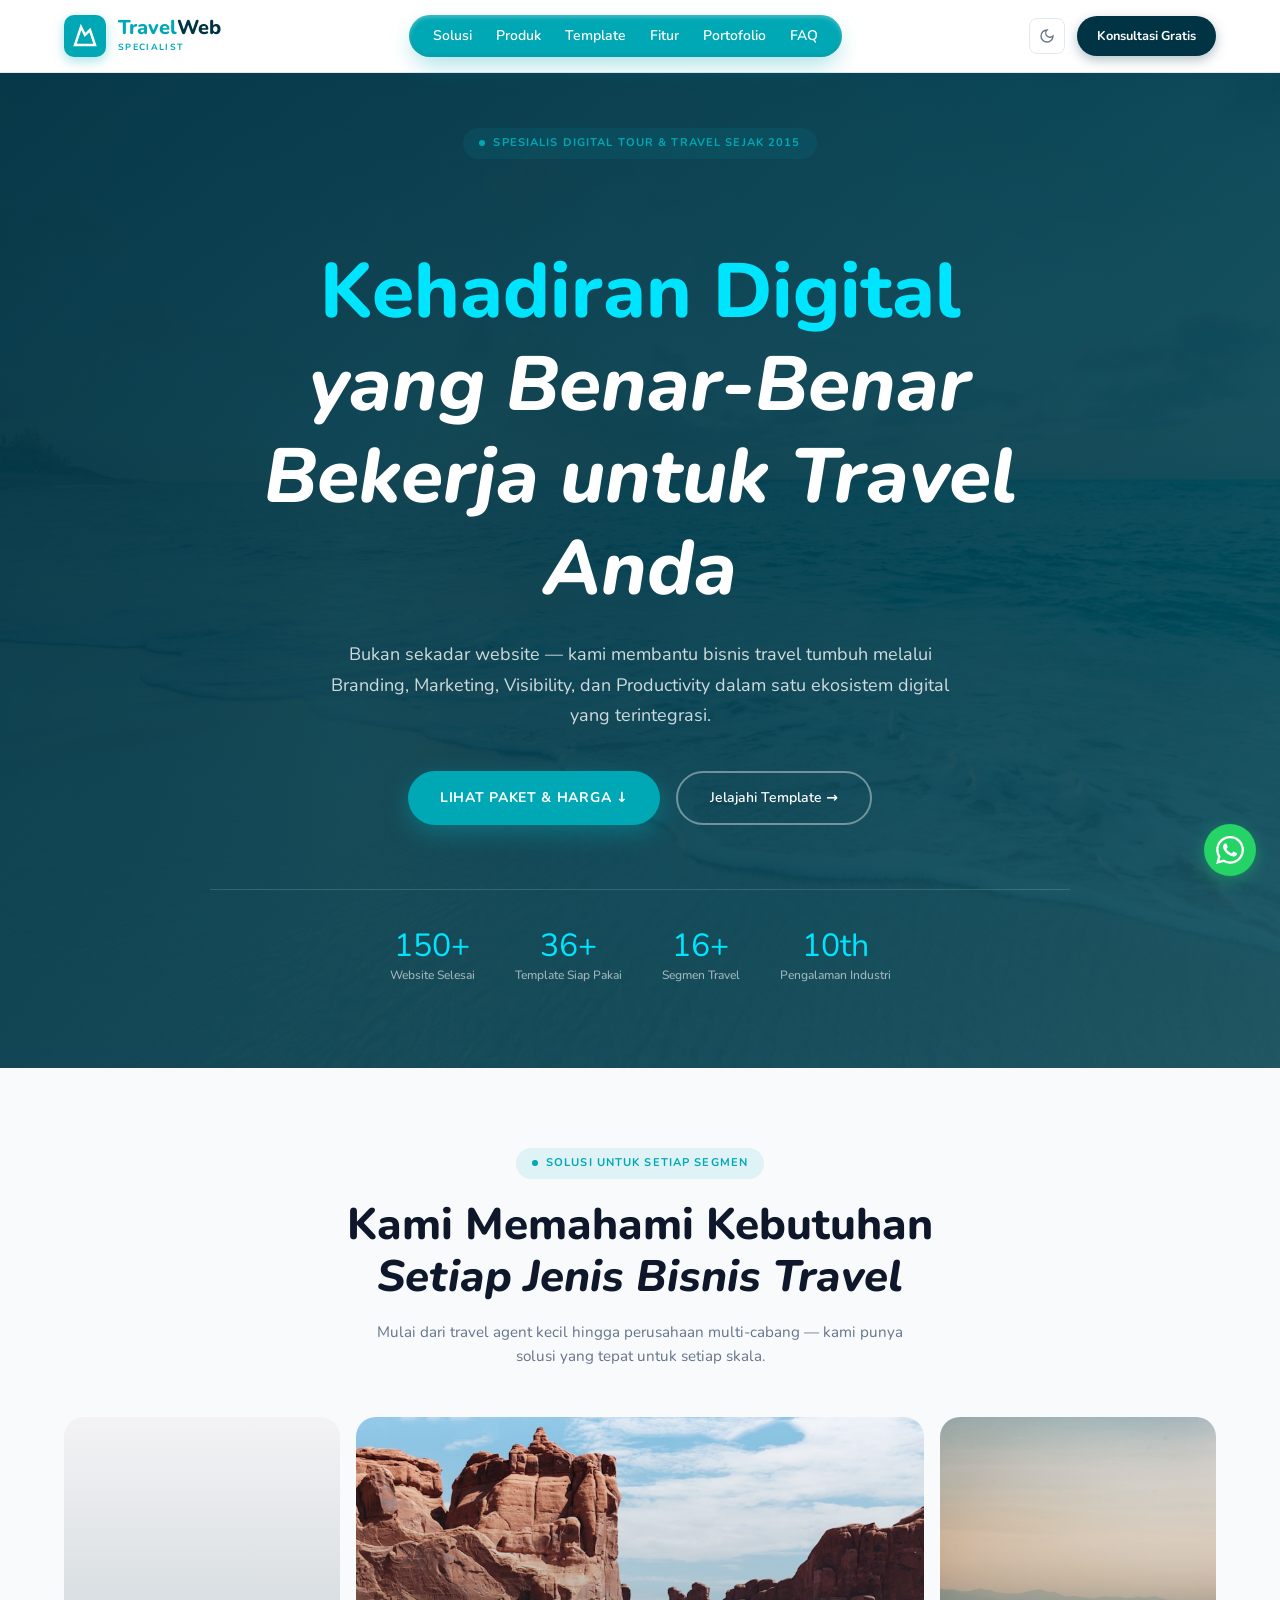
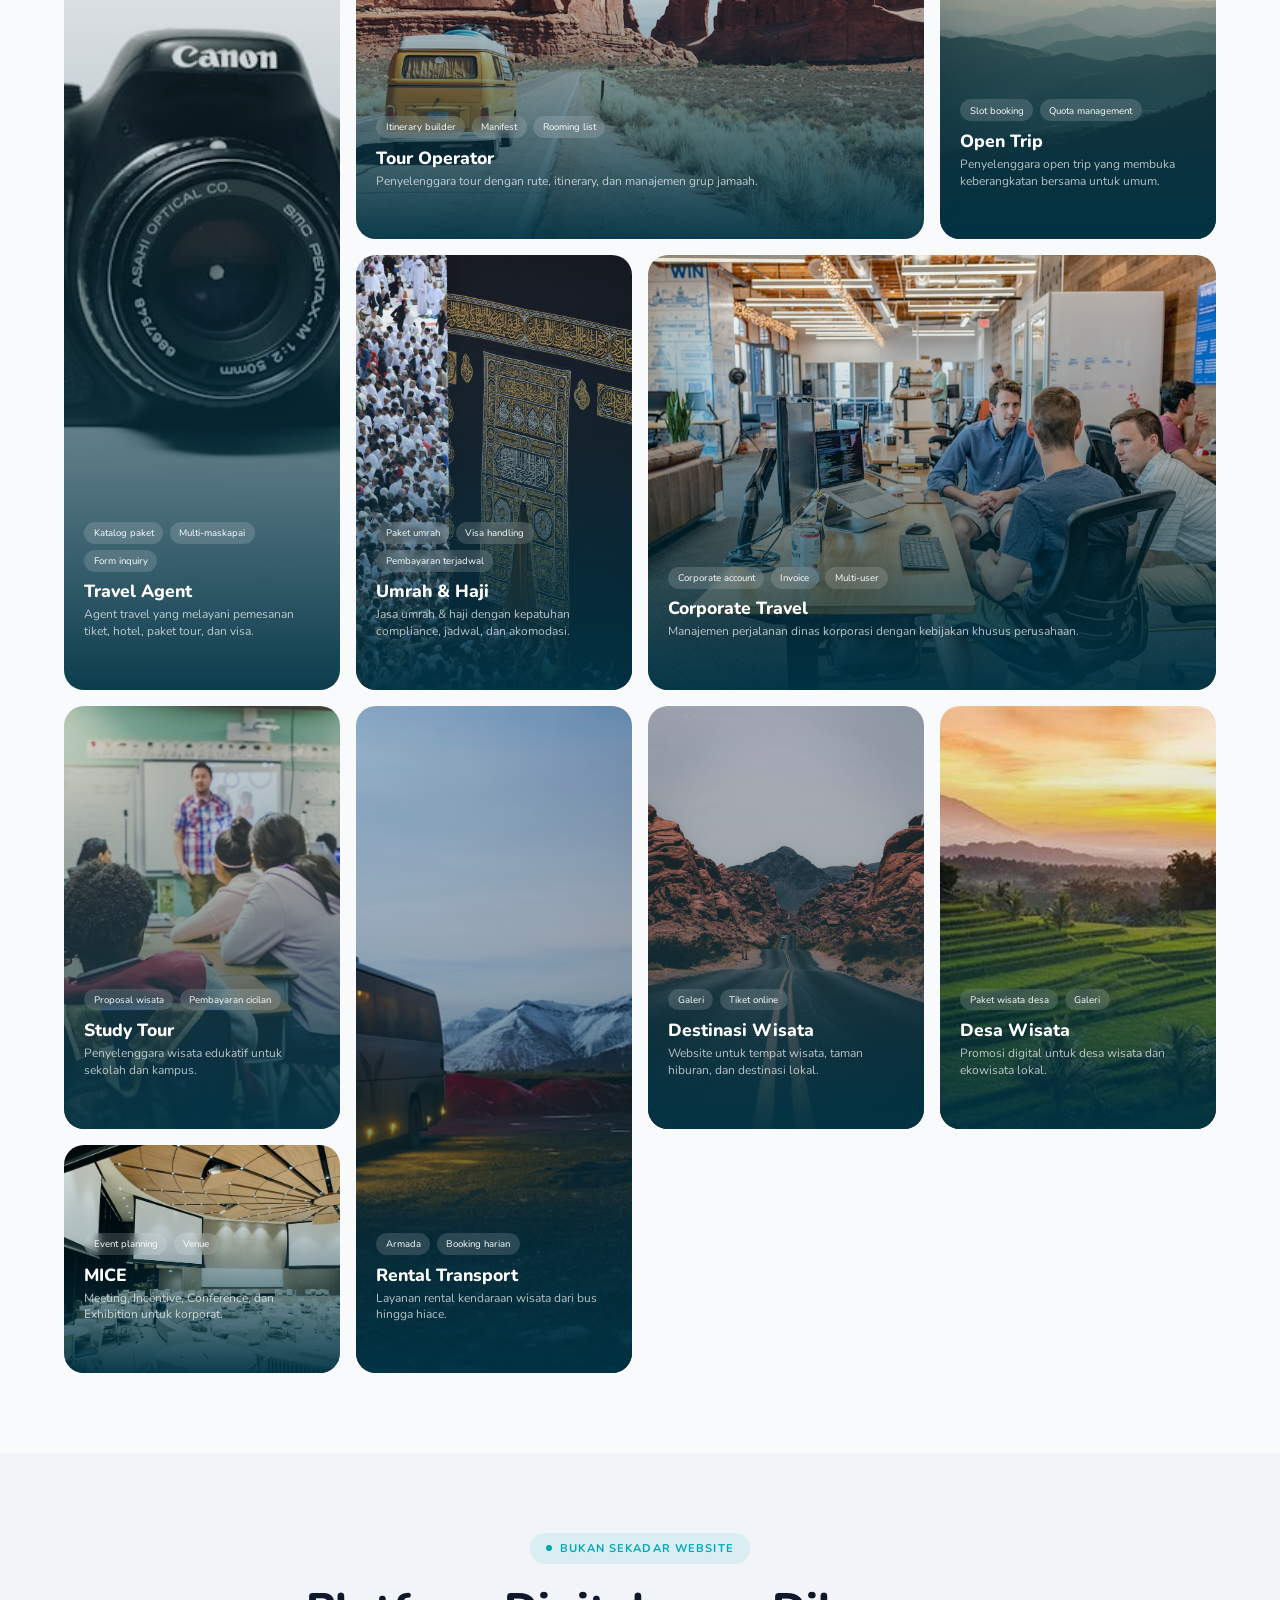
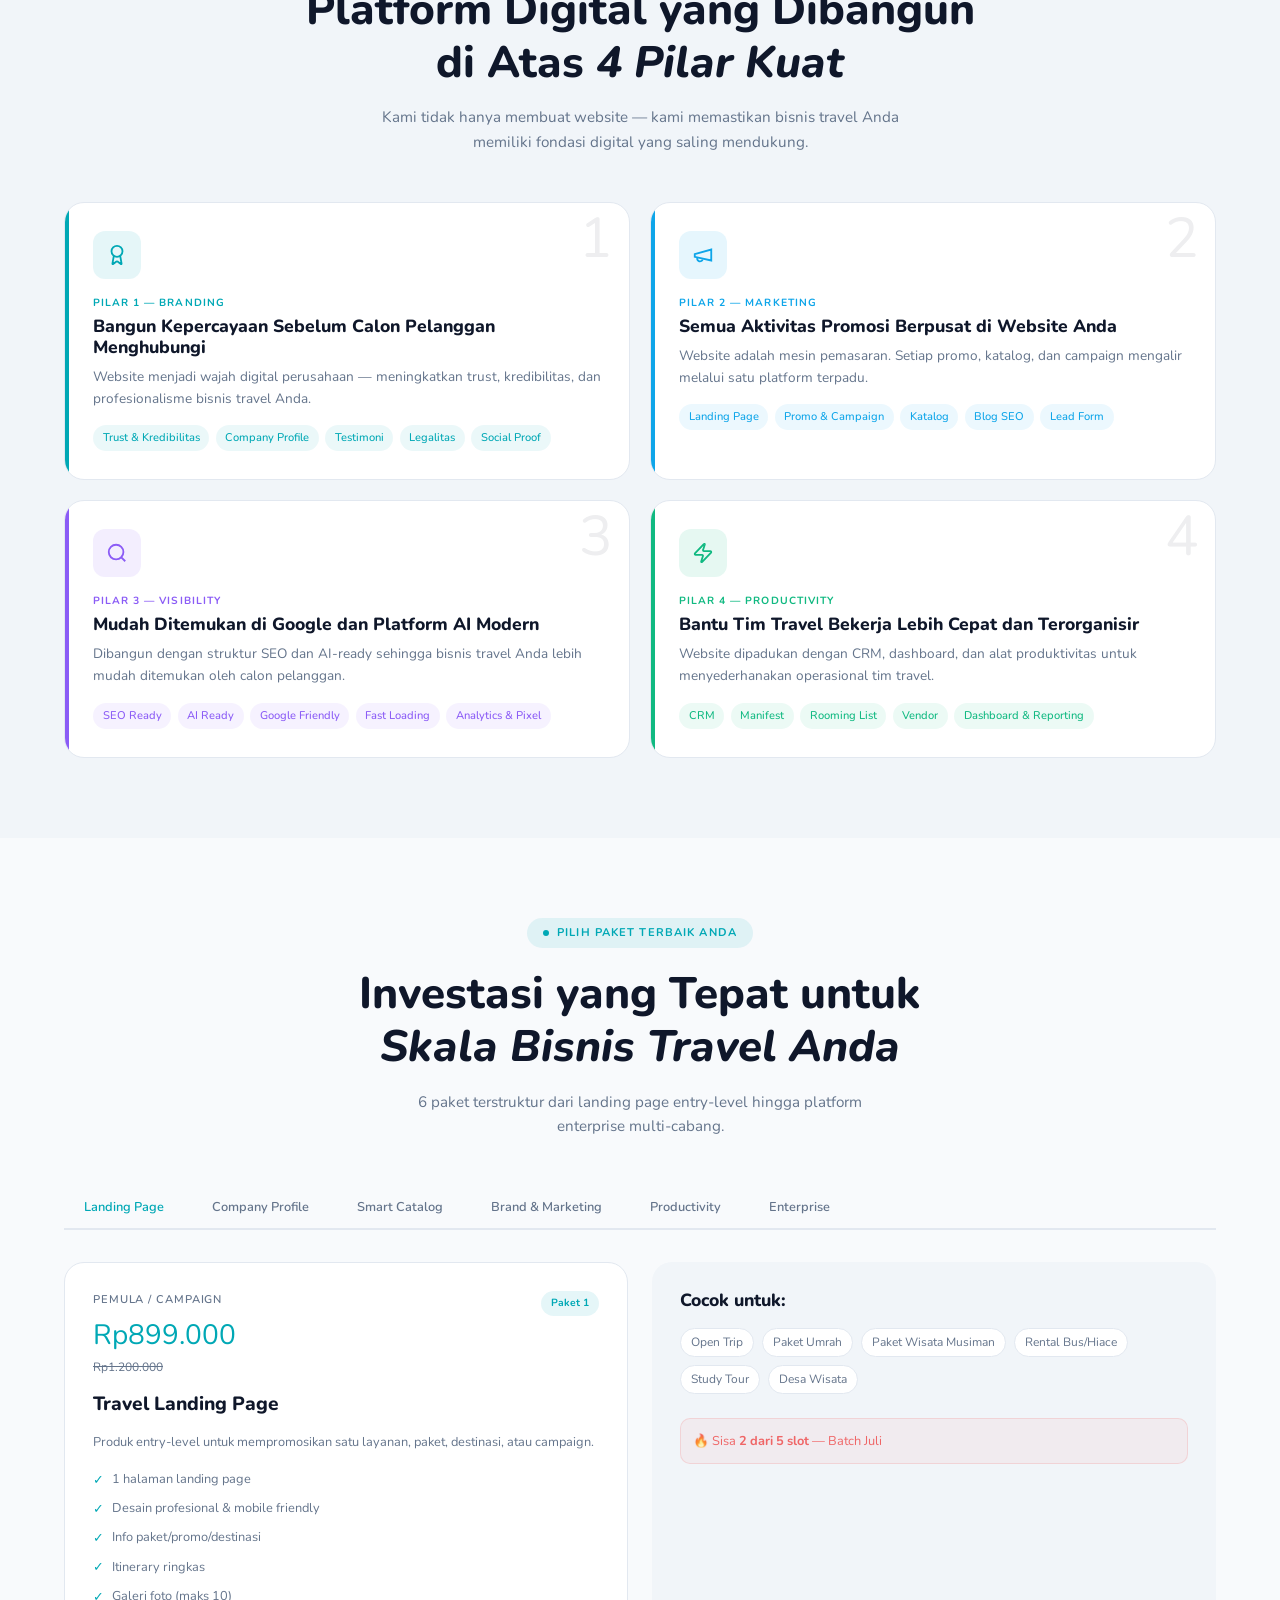
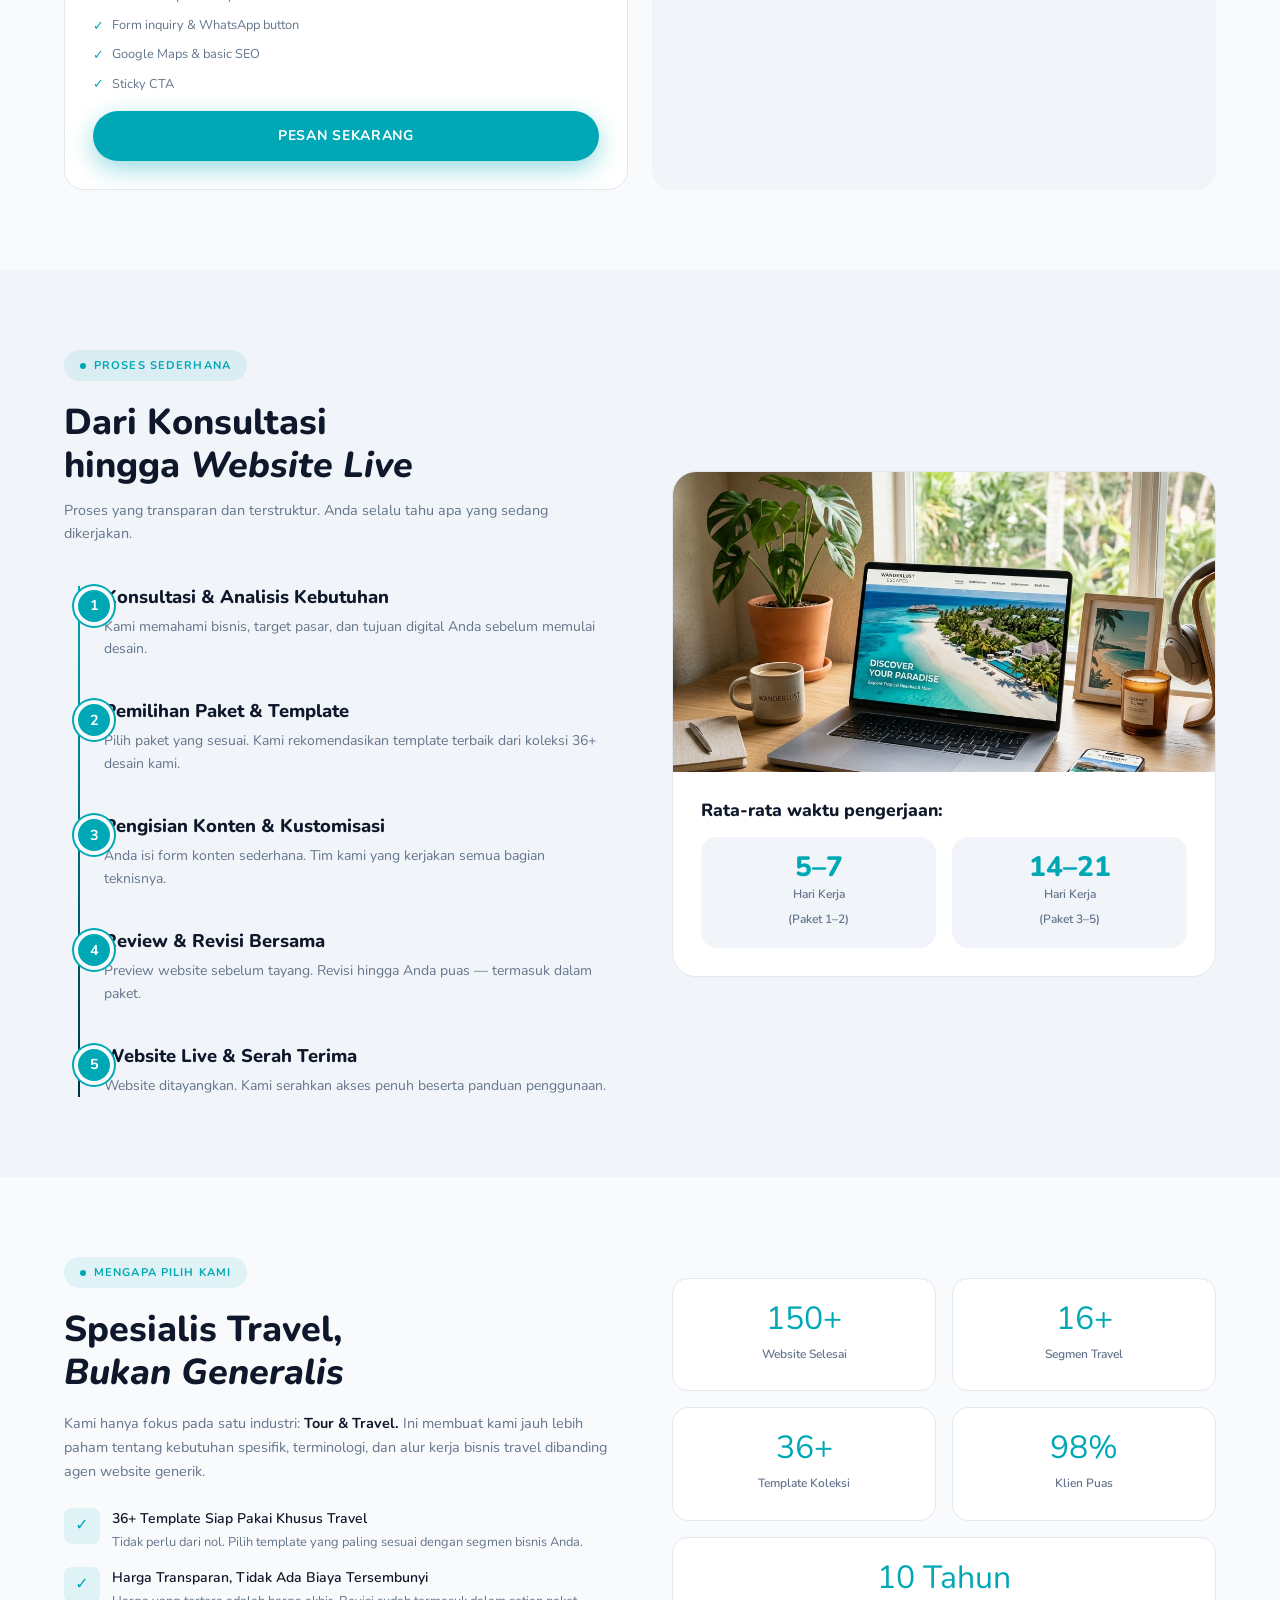
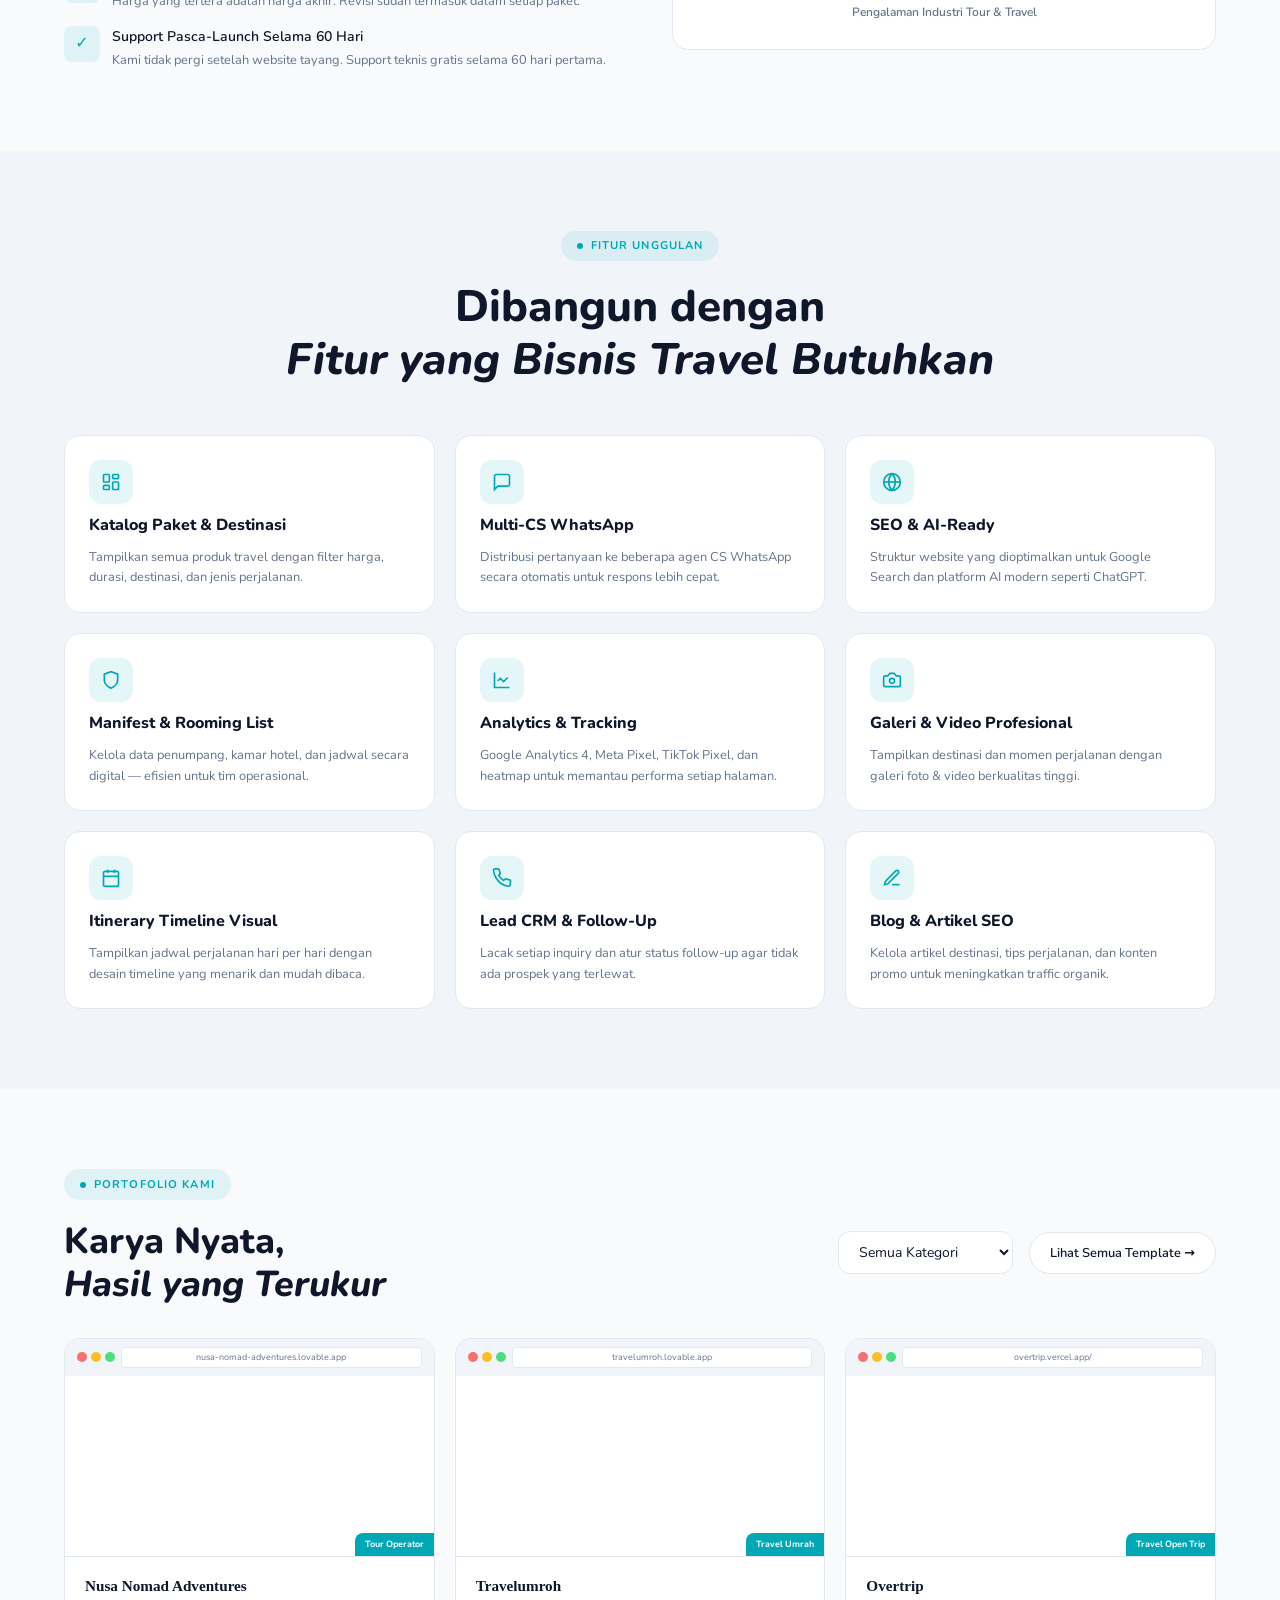
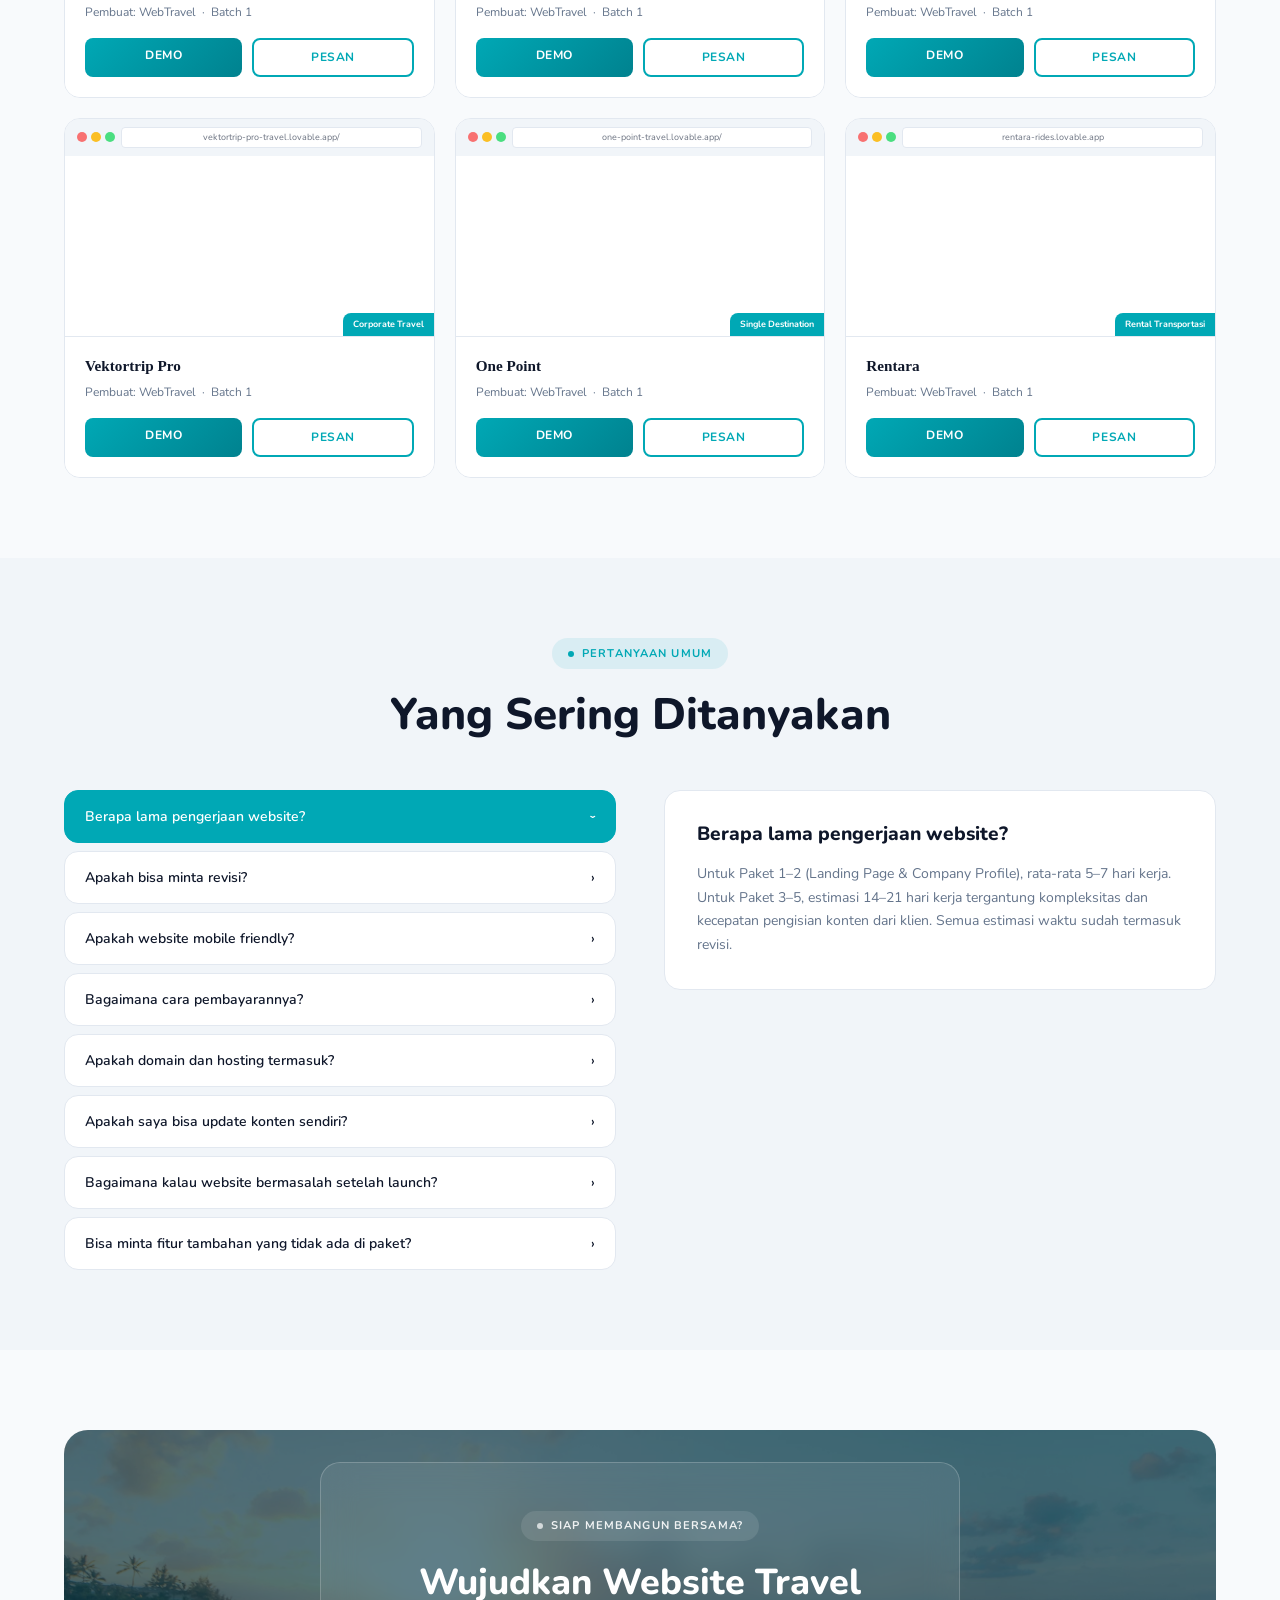
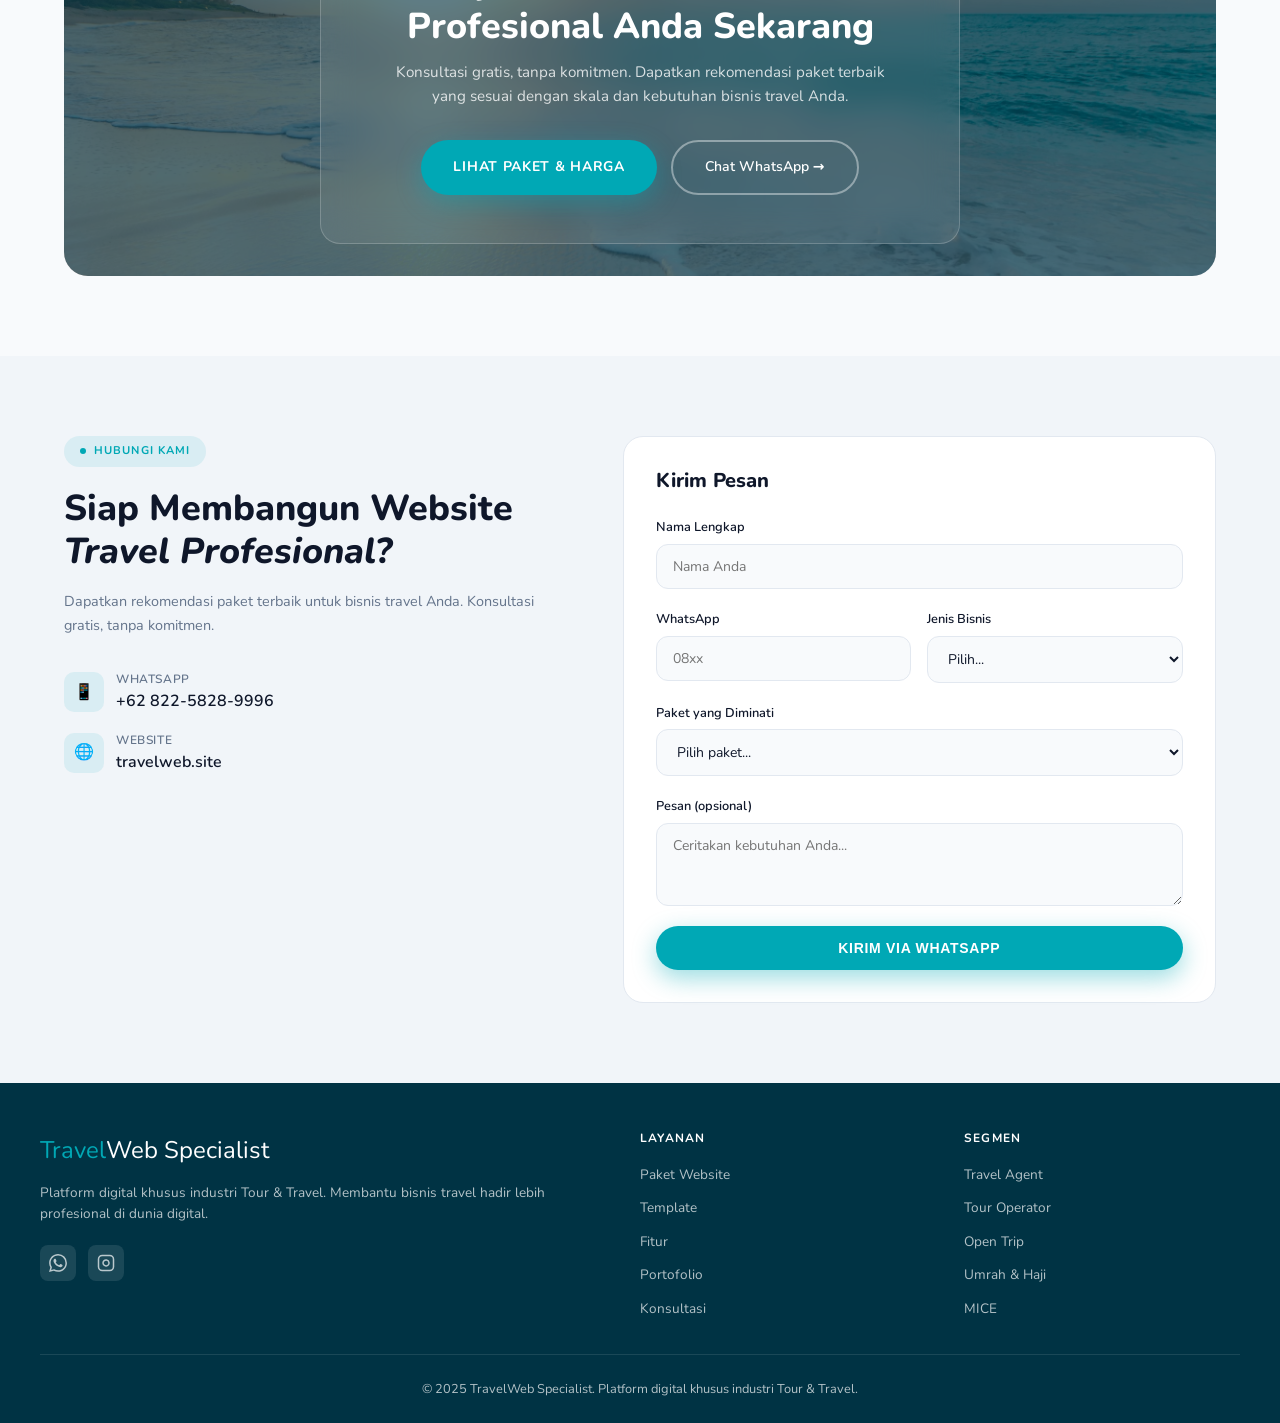
==== commit eb7c665a: "Fix horizontal overflow on mobile: add cara-kerja-grid responsive class, set overflow-x hidden on bo" ====
--- a/index.html
+++ b/index.html
@@ -36,11 +36,25 @@
     </div>
     <!-- Right Actions -->
     <div style="display:flex;align-items:center;gap:12px;">
-      <button id="darkModeBtn" style="width:36px;height:36px;border-radius:8px;border:1px solid var(--border);background:transparent;cursor:pointer;color:var(--text-muted);display:flex;align-items:center;justify-content:center;">
+      <button id="darkModeBtn" style="width:36px;height:36px;border-radius:8px;border:1px solid var(--border);background:transparent;cursor:pointer;color:var(--text-muted);display:flex;align-items:center;justify-content:center;" aria-label="Toggle Dark Mode">
         <svg width="16" height="16" viewBox="0 0 24 24" fill="none" stroke="currentColor" stroke-width="2"><path d="M12 3a6 6 0 0 0 9 9 9 9 0 1 1-9-9Z"/></svg>
       </button>
-      <a href="https://wa.me/6282258289996" target="_blank" style="display:inline-flex;align-items:center;padding:0.6rem 1.25rem;background:#003344;color:white;border-radius:999px;font-size:0.8rem;font-weight:700;box-shadow:0 4px 12px rgba(0,51,68,0.3);text-decoration:none;">Konsultasi Gratis</a>
-    </div>
+      <a href="https://wa.me/6282258289996" target="_blank" class="btn-konsultasi" style="display:inline-flex;align-items:center;padding:0.6rem 1.25rem;background:#003344;color:white;border-radius:999px;font-size:0.8rem;font-weight:700;box-shadow:0 4px 12px rgba(0,51,68,0.3);text-decoration:none;">Konsultasi Gratis</a>
+      <button id="mobileMenuBtn" class="mobile-menu-btn" aria-label="Menu">
+        <svg width="20" height="20" viewBox="0 0 24 24" fill="none" stroke="currentColor" stroke-width="2"><path d="M3 12h18M3 6h18M3 18h18"/></svg>
+      </button>
+    </div>
+  </div>
+
+  <!-- Mobile Menu -->
+  <div class="mobile-menu" id="mobileMenu">
+    <a href="#solutions" class="mob-link">Solusi</a>
+    <a href="#pricing" class="mob-link">Produk</a>
+    <a href="templet.html" class="mob-link">Template</a>
+    <a href="#features" class="mob-link">Fitur</a>
+    <a href="#portfolio" class="mob-link">Portofolio</a>
+    <a href="#faq" class="mob-link">FAQ</a>
+    <a href="https://wa.me/6282258289996" target="_blank" style="color:#00A8B5;">Konsultasi Gratis →</a>
   </div>
 </nav>
 
@@ -490,7 +504,7 @@
 <!-- ========== CARA KERJA — Timeline ========== -->
 <section id="cara-kerja" class="section" style="background:var(--surface);">
   <div class="container">
-    <div style="display:grid;grid-template-columns:1fr 1fr;gap:4rem;align-items:center;">
+    <div class="cara-kerja-grid">
       <div>
         <div class="section-label"><span class="dot"></span>Proses Sederhana</div>
         <h2 style="font-size:clamp(1.5rem,3vw,2.25rem);margin:0 0 0.75rem;">Dari Konsultasi<br>hingga <em>Website Live</em></h2>
@@ -888,6 +902,25 @@
 checkWidth();
 window.addEventListener('resize', checkWidth);
 
+
+// ---- Mobile Menu Toggle ----
+const mobileMenuBtn = document.getElementById('mobileMenuBtn');
+const mobileMenu = document.getElementById('mobileMenu');
+const mobLinks = document.querySelectorAll('.mob-link');
+
+if (mobileMenuBtn && mobileMenu) {
+  mobileMenuBtn.addEventListener('click', () => {
+    mobileMenu.classList.toggle('active');
+  });
+  
+  // Close menu when a link is clicked
+  mobLinks.forEach(link => {
+    link.addEventListener('click', () => {
+      mobileMenu.classList.remove('active');
+    });
+  });
+}
+
 // ---- Pricing Tabs ----
 const tabs = document.querySelectorAll('.pricing-tab');
 const panels = document.querySelectorAll('.pricing-panel');
--- a/style_v2.css
+++ b/style_v2.css
@@ -39,6 +39,11 @@
 
 *, *::before, *::after { box-sizing: border-box; }
 
+html, body {
+  overflow-x: hidden;
+  width: 100%;
+}
+
 body {
   margin: 0;
   font-family: var(--font-body);
@@ -142,7 +147,7 @@
   grid-template-rows: auto; gap: 1rem;
 }
 @media (max-width: 1024px) { .bento-grid { grid-template-columns: repeat(2, 1fr); } }
-@media (max-width: 640px) { .bento-grid { grid-template-columns: 1fr; } }
+
 .bento-tile { position: relative; overflow: hidden; border-radius: 1.25rem; cursor: pointer; transition: var(--transition); }
 .bento-tile:hover { transform: scale(1.02); }
 .bento-tile.tall { grid-row: span 2; }
@@ -323,3 +328,47 @@
 .delay-1 { animation-delay: 0.1s; }
 .delay-2 { animation-delay: 0.2s; }
 .delay-3 { animation-delay: 0.3s; }
+
+
+/* ========== MOBILE MENU & FIXES ========== */
+.mobile-menu-btn {
+  display: none; width: 36px; height: 36px; border-radius: 8px; border: 1px solid var(--border);
+  background: transparent; color: var(--text); align-items: center; justify-content: center; cursor: pointer;
+}
+.mobile-menu {
+  position: fixed; top: 72px; left: 0; right: 0; background: var(--bg-card);
+  padding: 1rem 1.5rem; border-bottom: 1px solid var(--border);
+  display: flex; flex-direction: column; gap: 1rem;
+  transform: translateY(-100%); opacity: 0; pointer-events: none;
+  transition: var(--transition); z-index: 99;
+}
+.mobile-menu.active {
+  transform: translateY(0); opacity: 1; pointer-events: auto;
+  box-shadow: 0 10px 25px -5px rgba(0,0,0,0.1);
+}
+.mobile-menu a {
+  font-weight: 600; color: var(--text); font-size: 1rem; padding: 0.5rem 0;
+  border-bottom: 1px solid var(--border);
+}
+.mobile-menu a:last-child { border-bottom: none; }
+
+@media (max-width: 1024px) {
+  .mobile-menu-btn { display: flex; }
+}
+@media (max-width: 640px) {
+  .bento-grid { grid-template-columns: 1fr; }
+  .bento-tile.wide { grid-column: span 1; }
+  .bento-tile.tall { grid-row: span 1; }
+  .hero-stats { flex-direction: column; gap: 1.5rem; }
+  .hero-stat { display: flex; align-items: center; justify-content: center; gap: 1rem; }
+  .hero-stat .label { margin-top: 0; text-align: left; }
+  .navbar-inner .btn-konsultasi { display: none !important; }
+}
+@media (max-width: 480px) {
+  .cta-glass-card { padding: 2rem 1.5rem; margin: 1rem; }
+  .pricing-card-v2 { padding: 1.25rem; }
+  .faq-answer-panel { padding: 1.5rem; }
+}
+
+.cara-kerja-grid { display: grid; grid-template-columns: 1fr 1fr; gap: 4rem; align-items: center; }
+@media (max-width: 768px) { .cara-kerja-grid { grid-template-columns: 1fr; gap: 2rem; } }
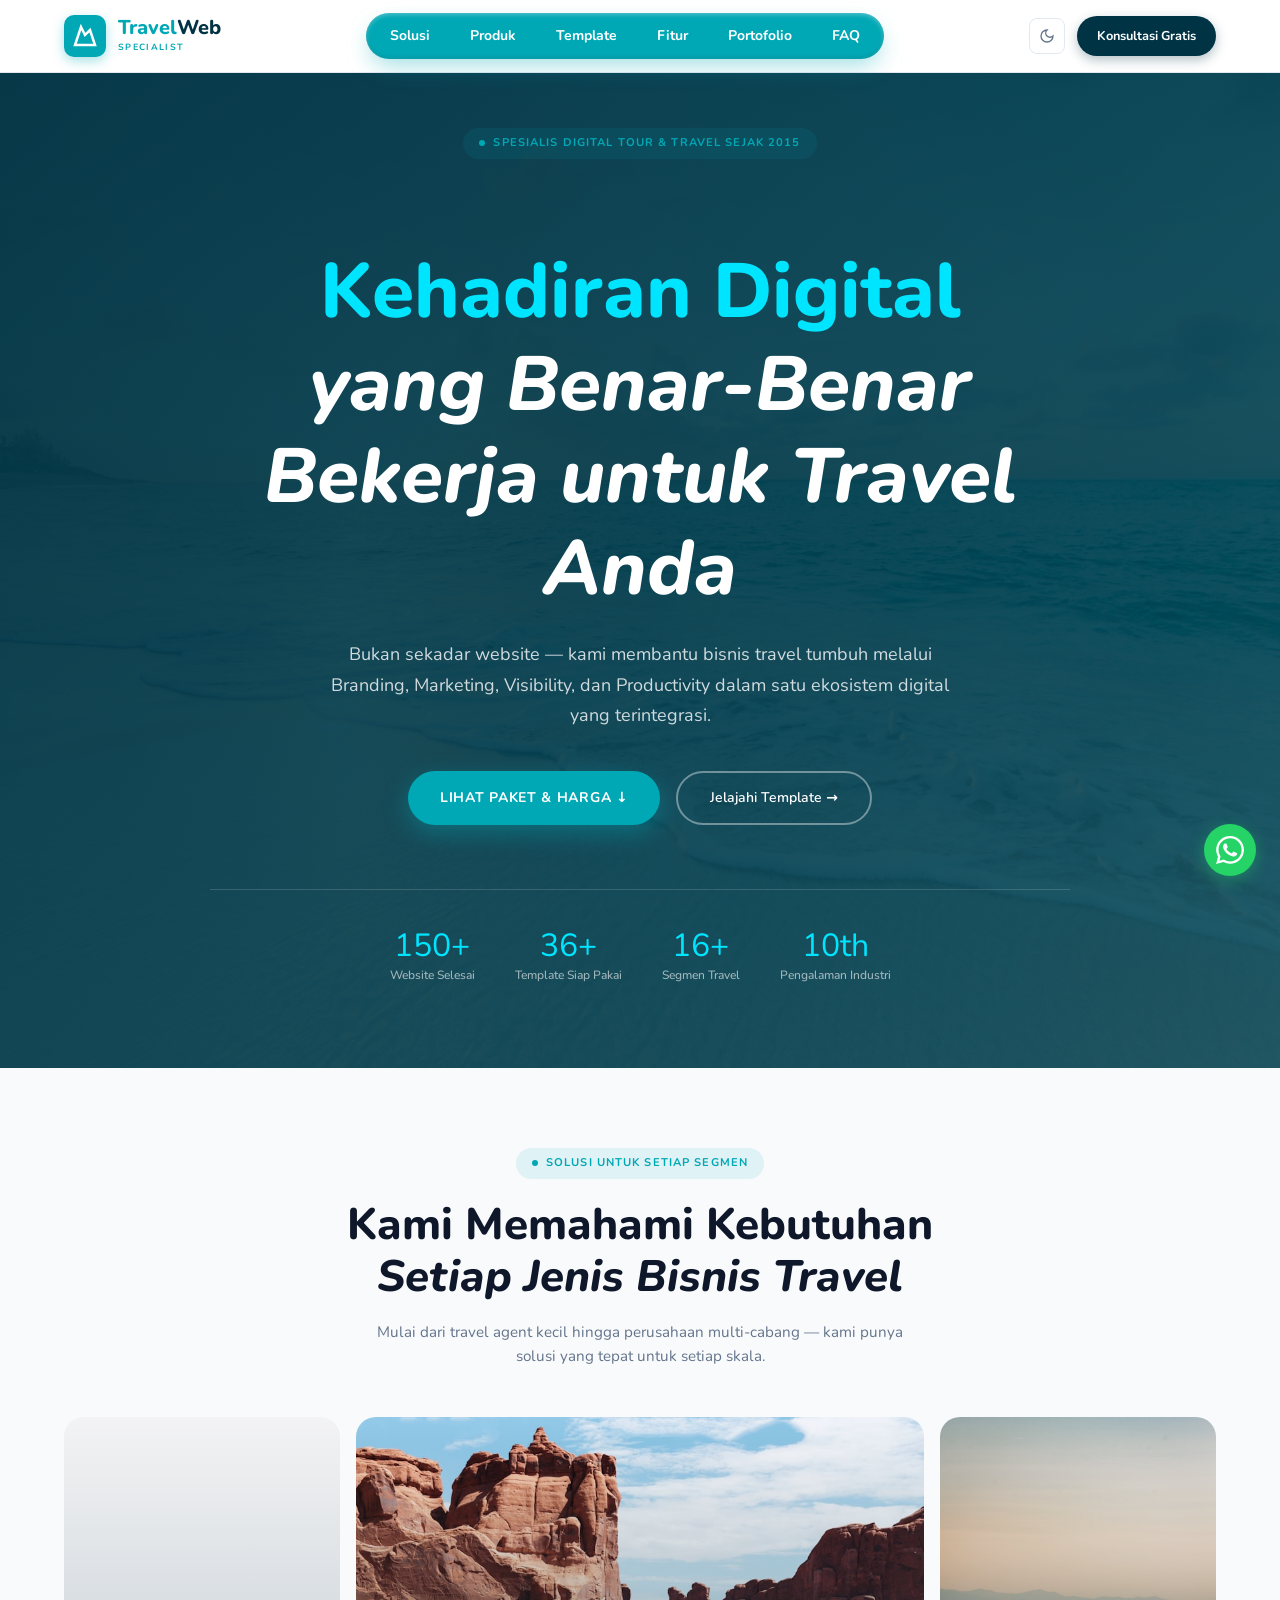
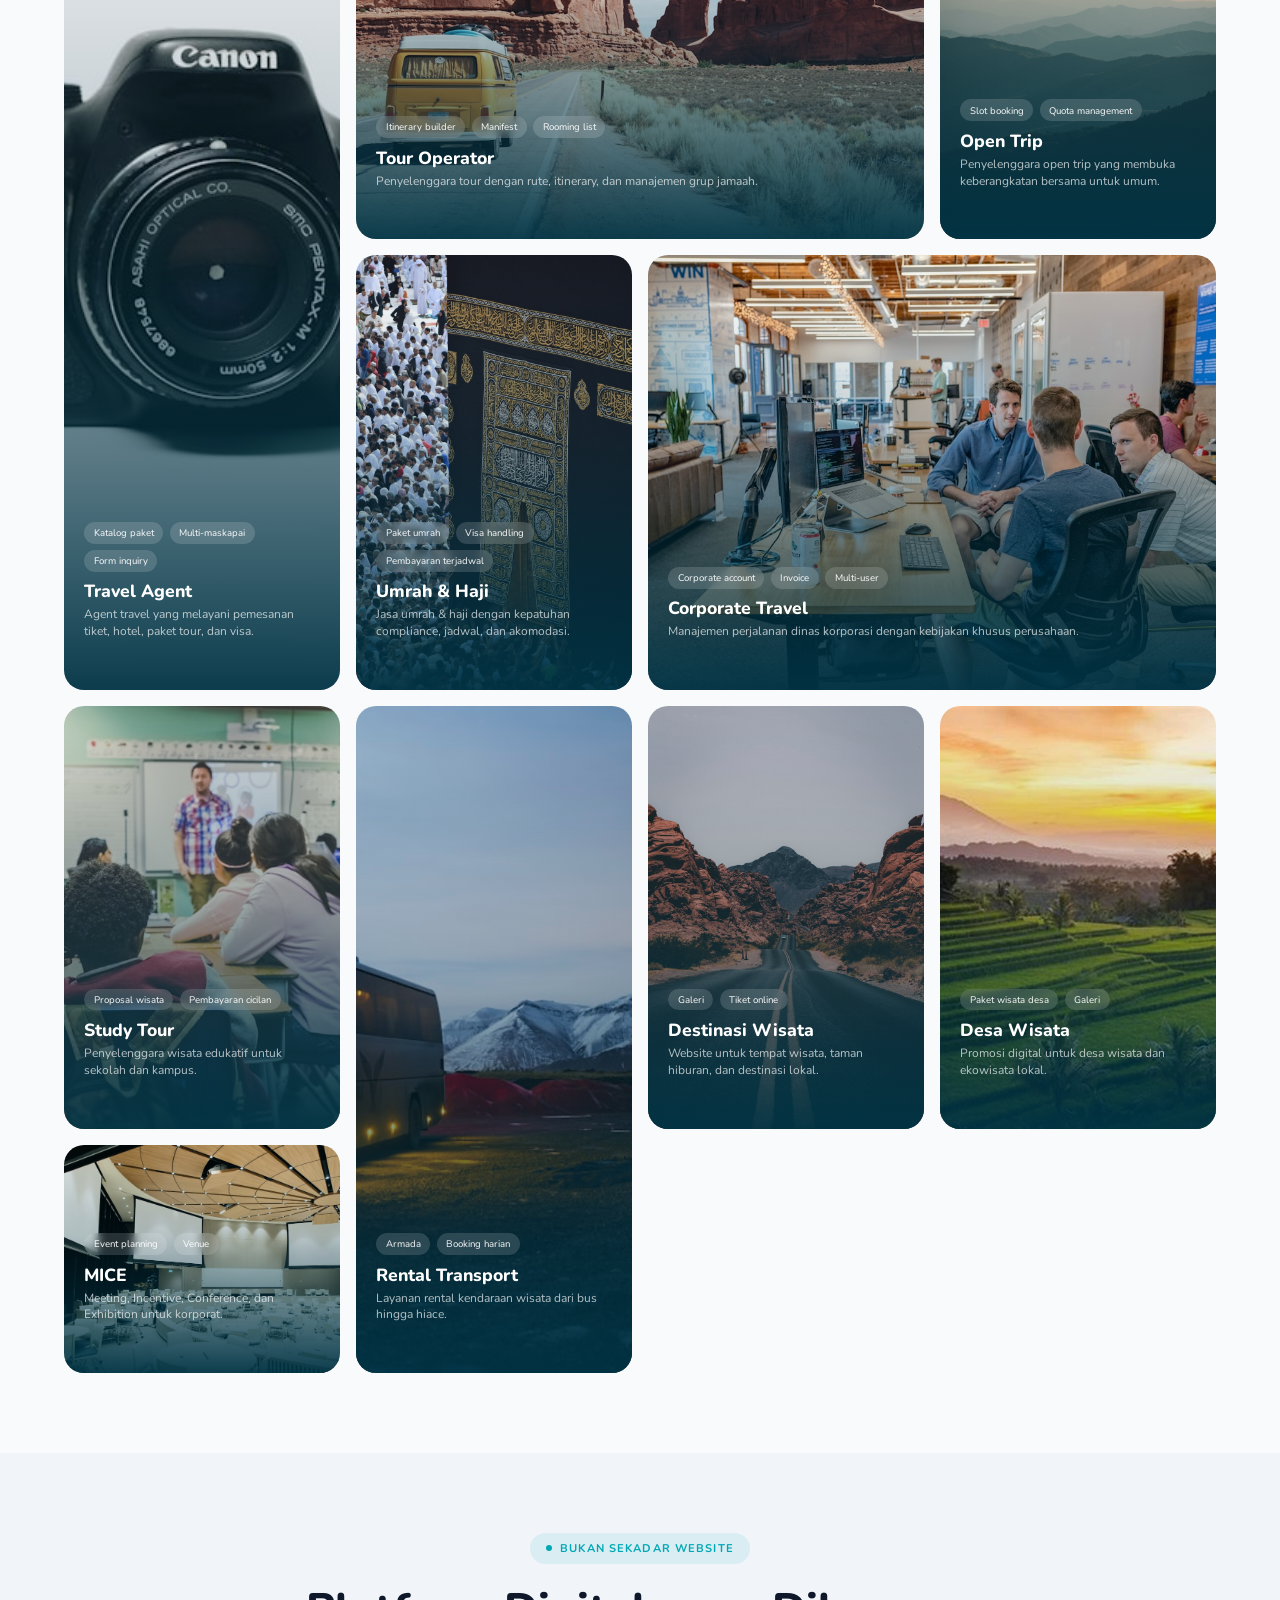
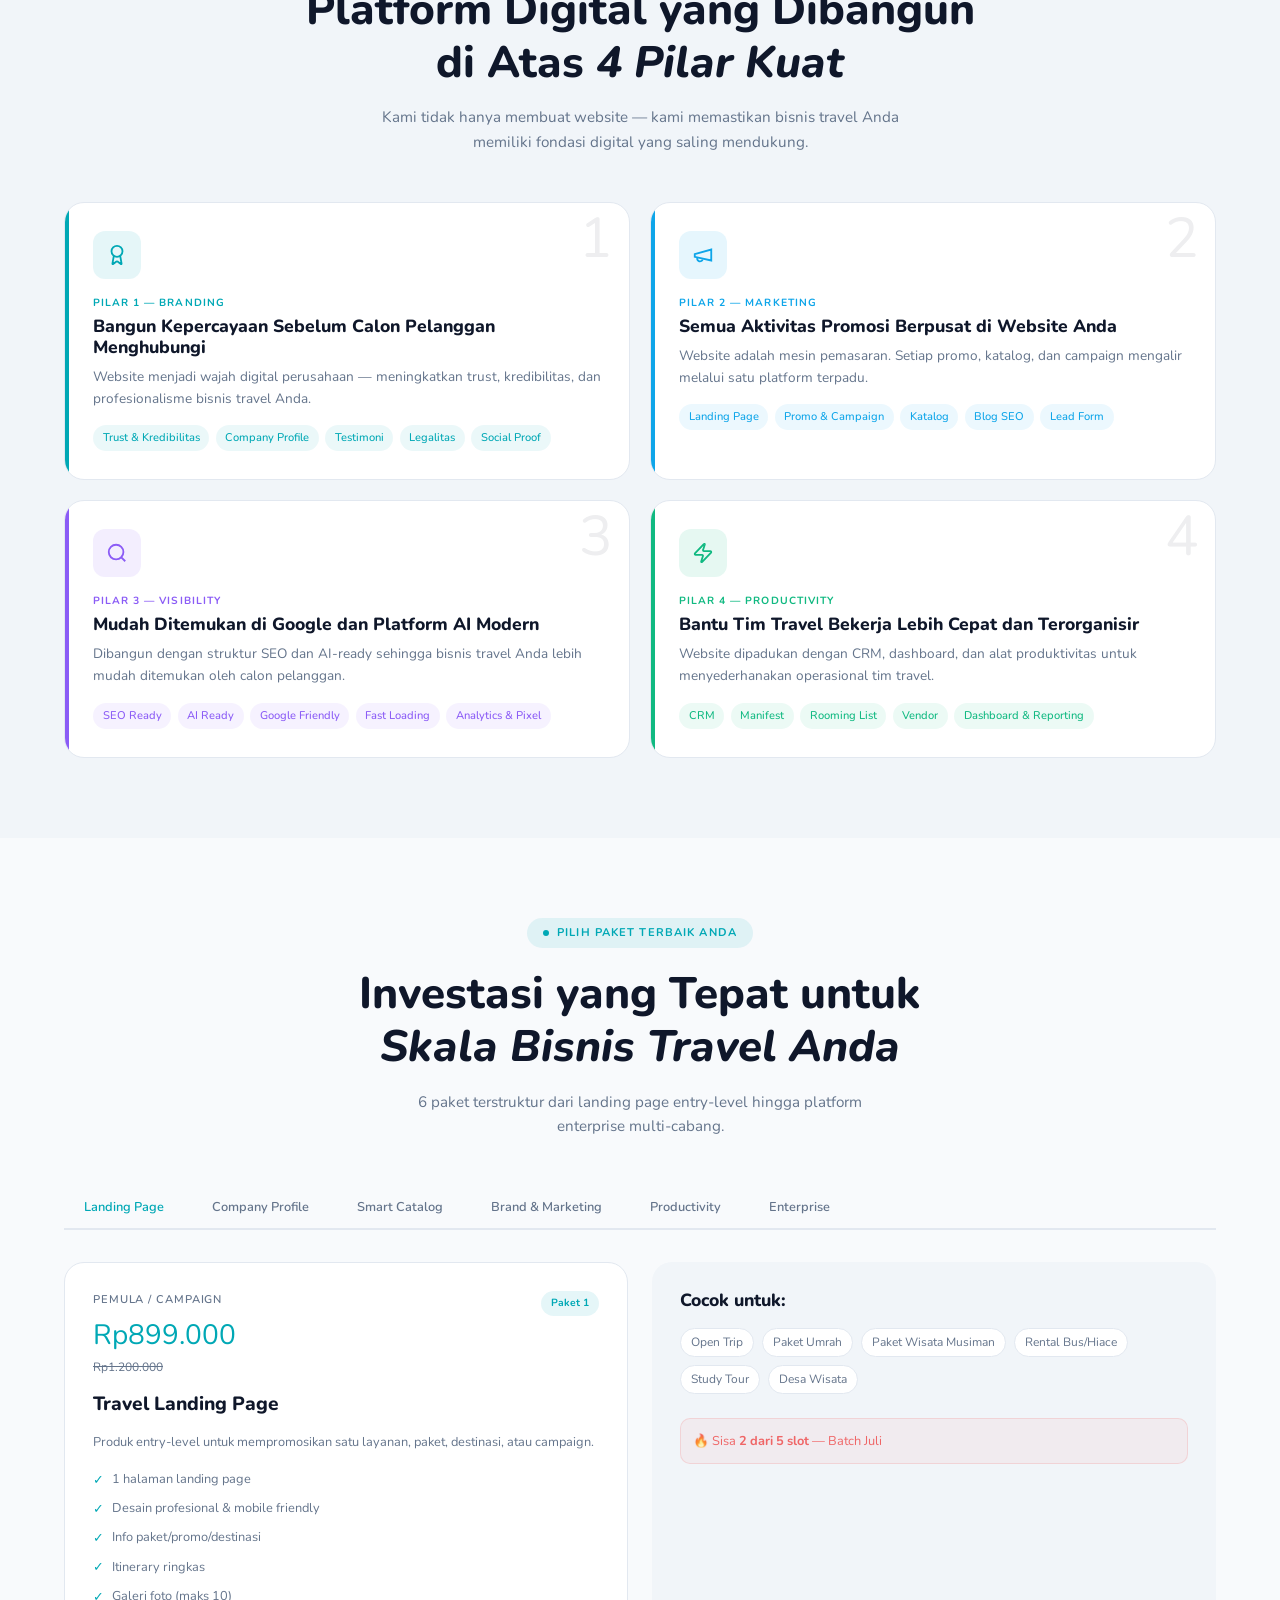
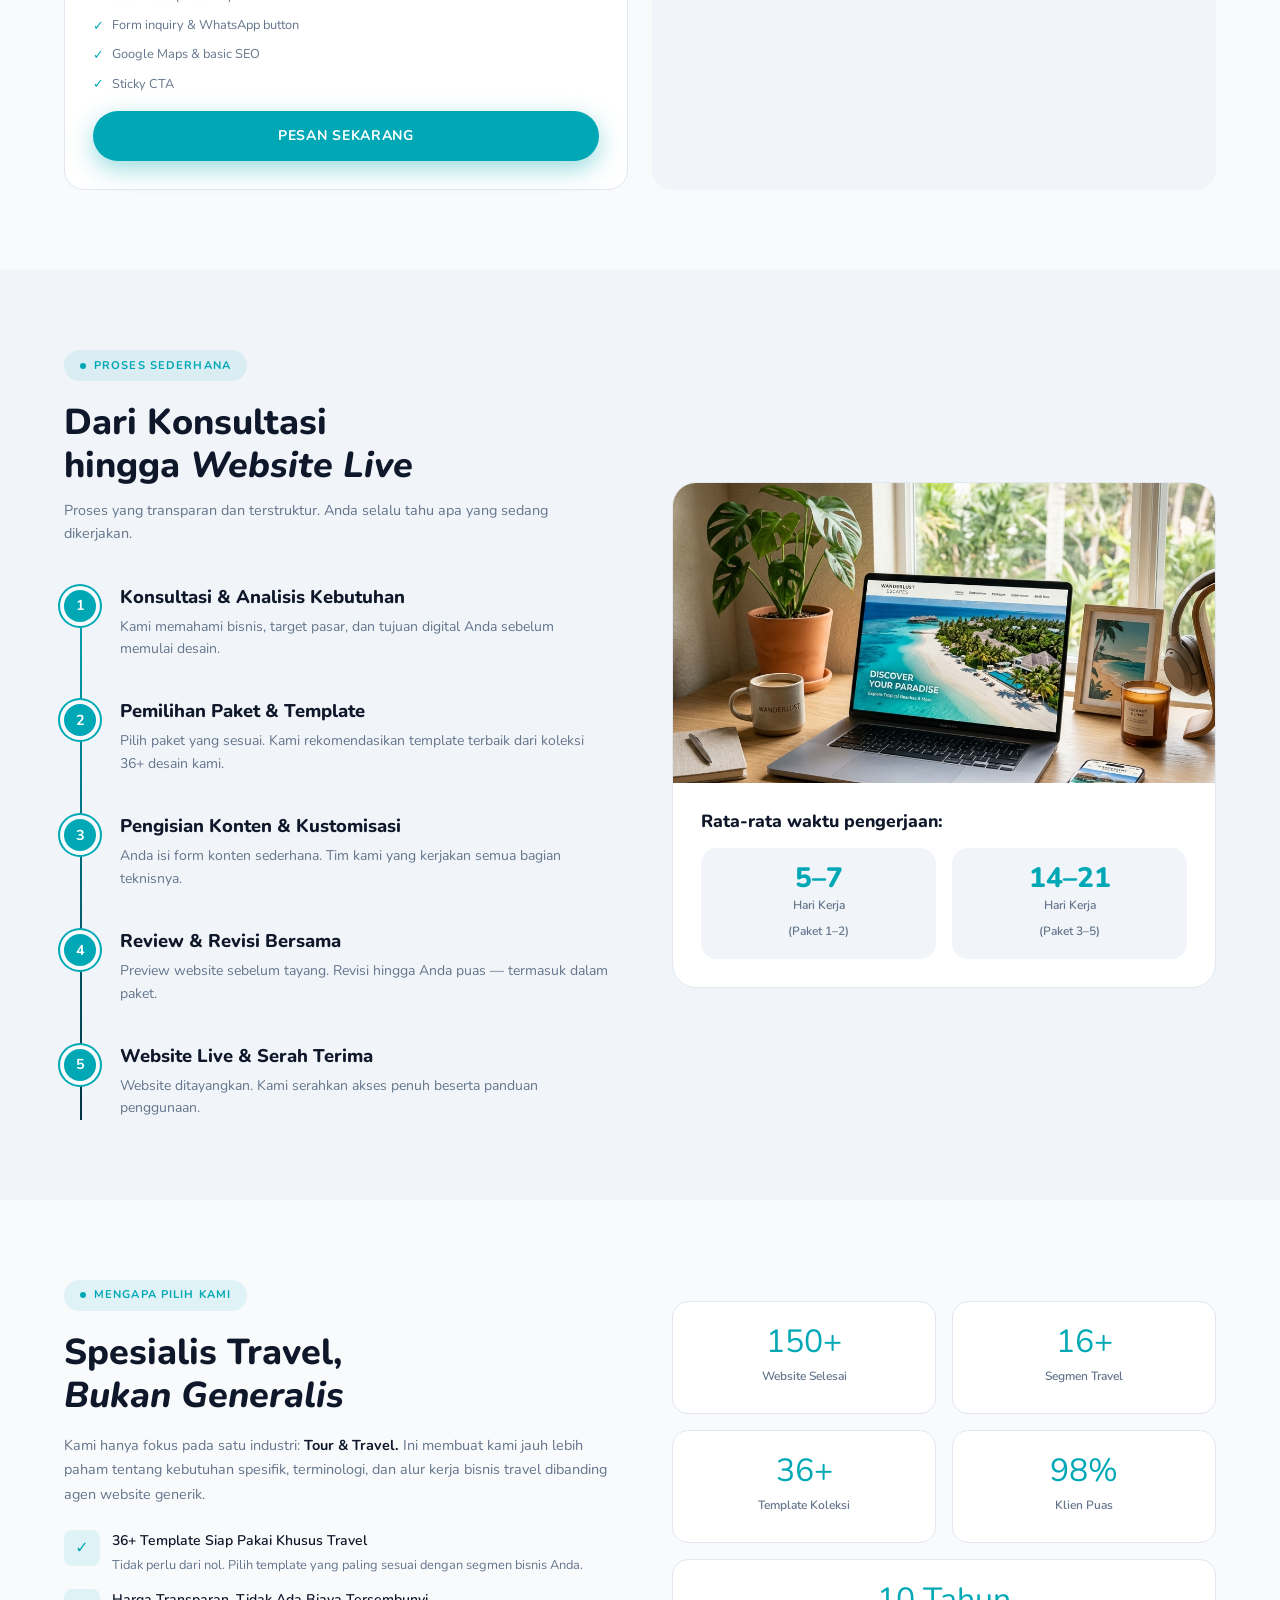
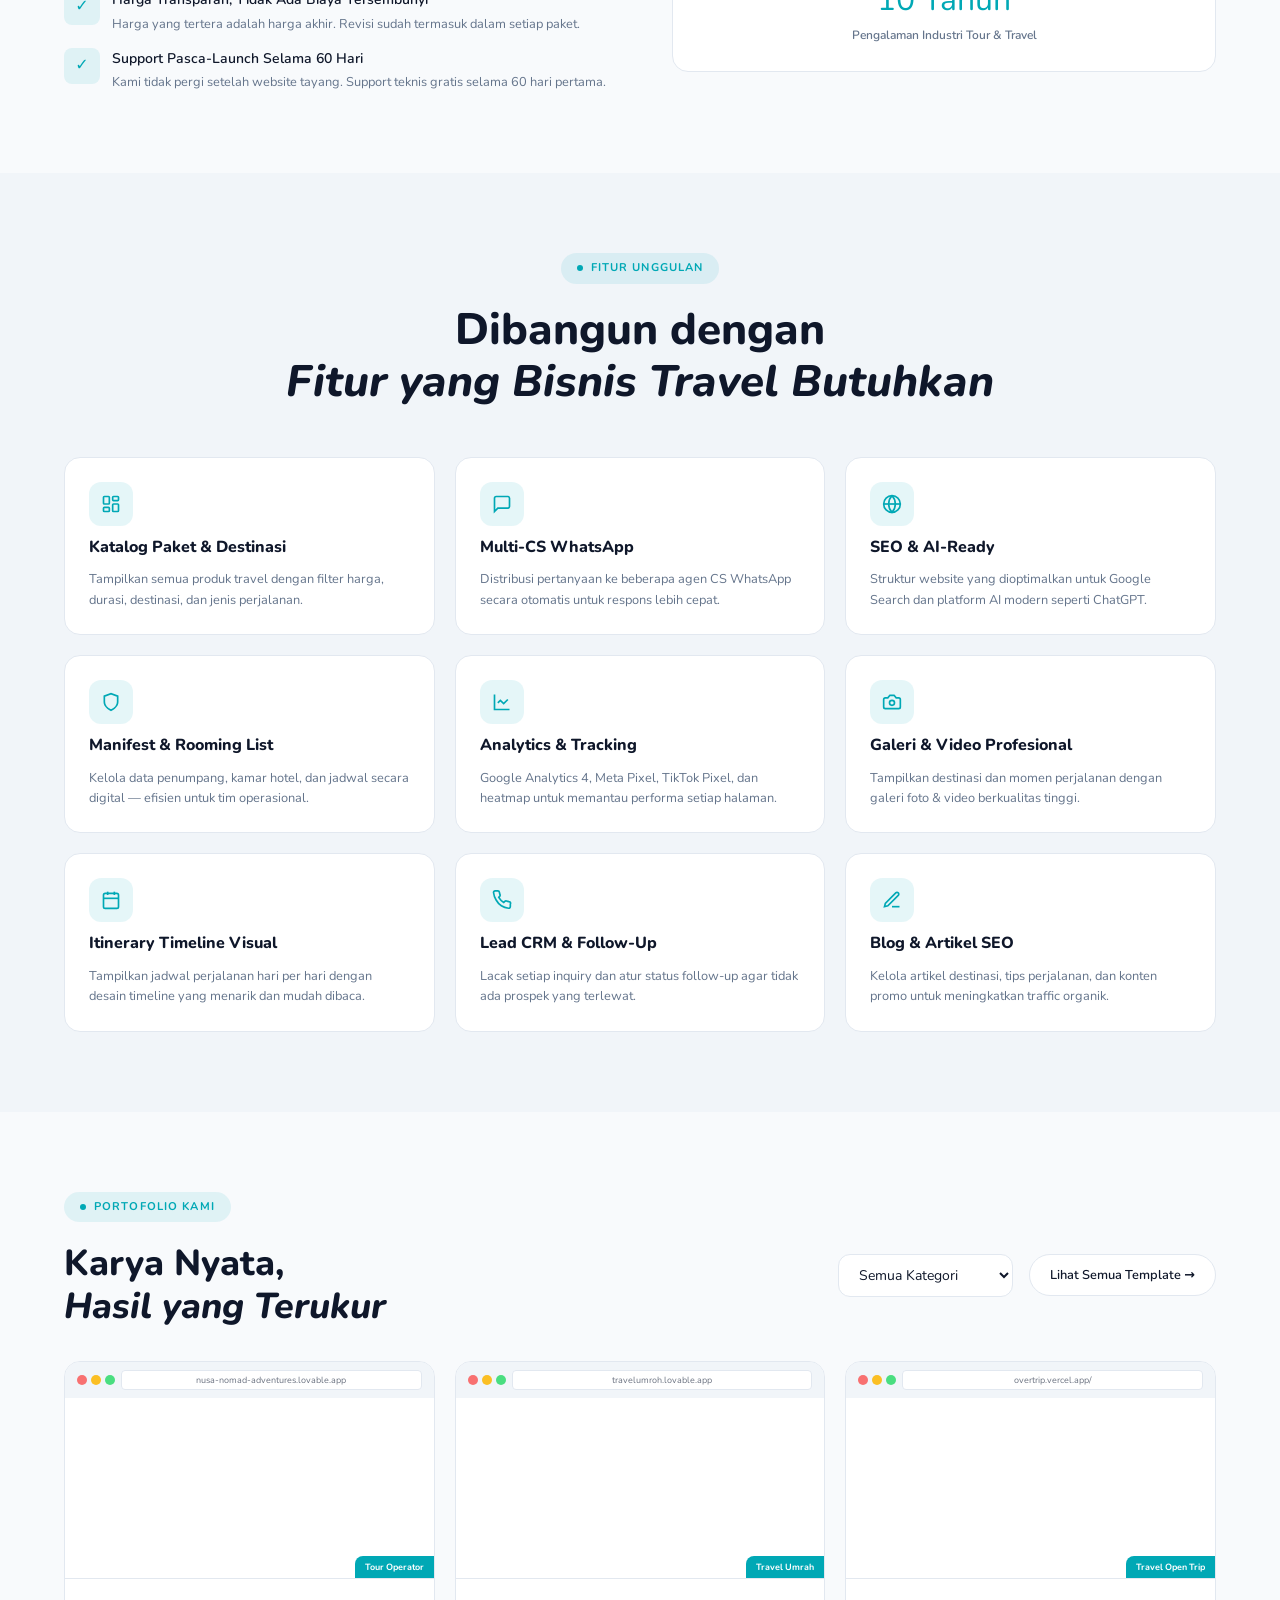
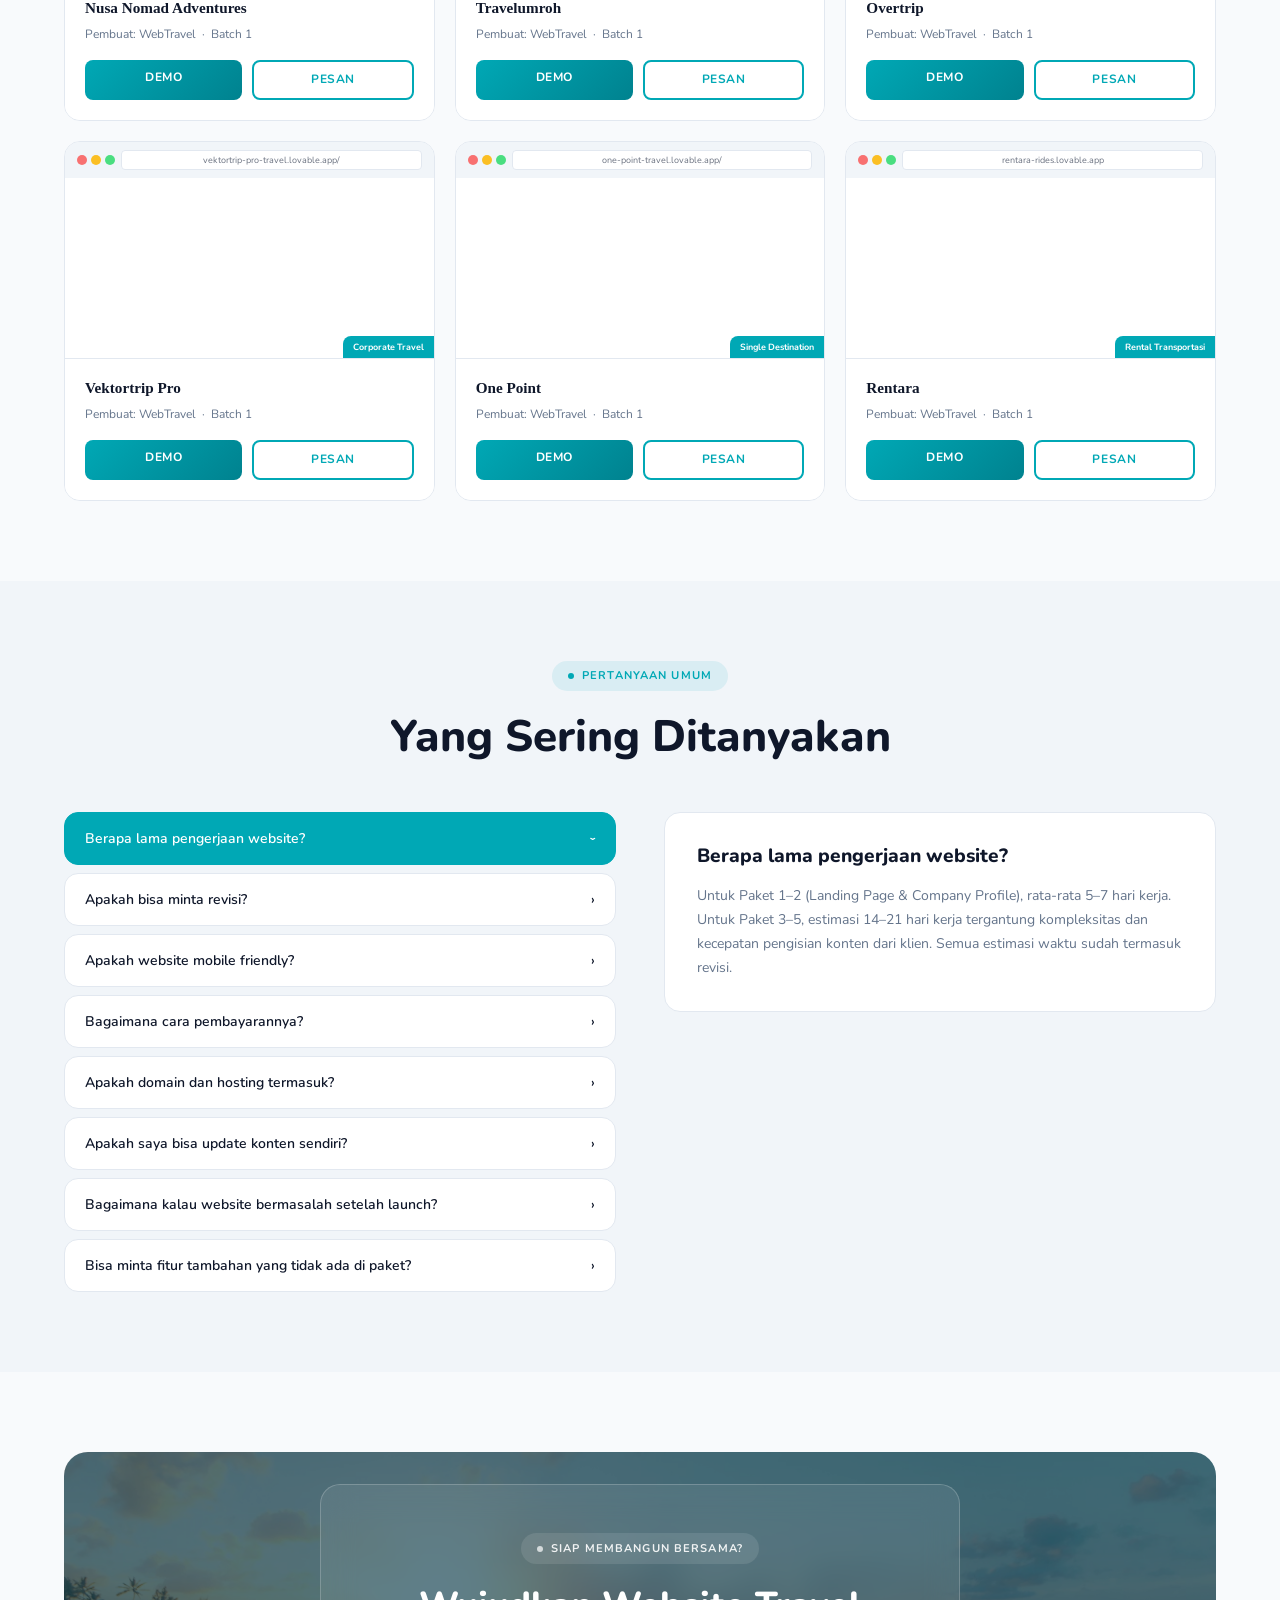
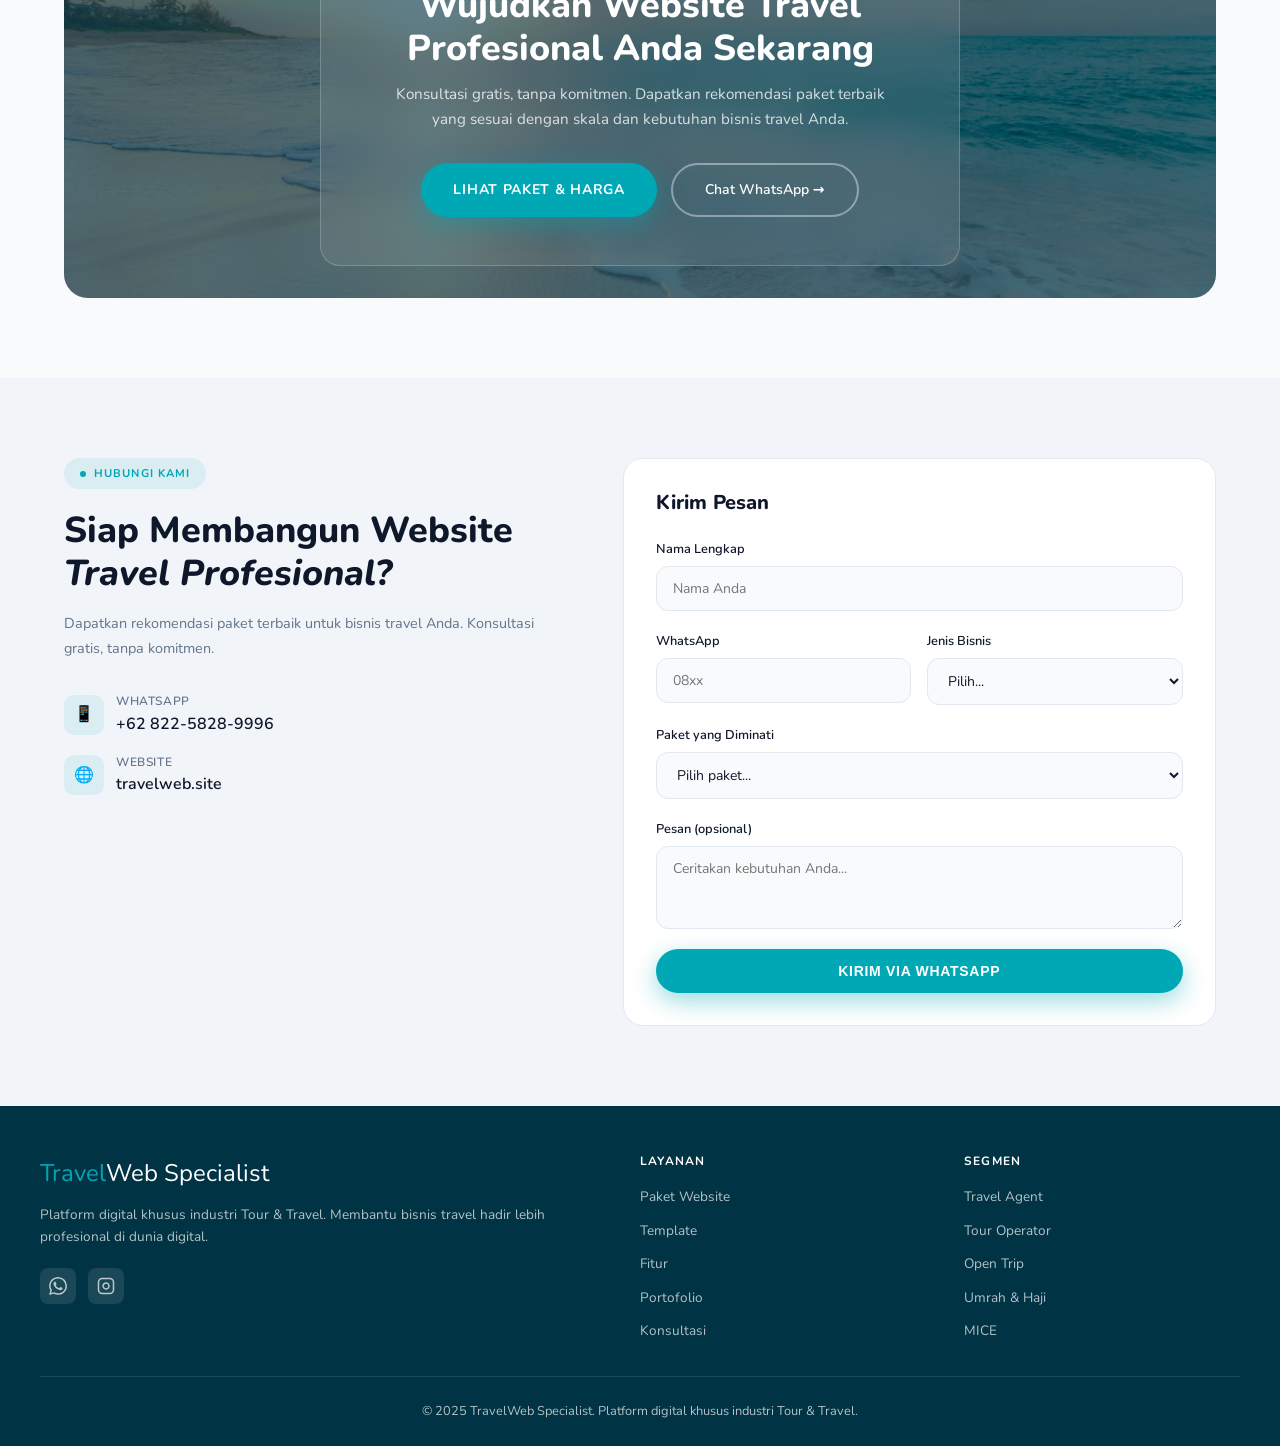
==== commit b9e09af1: "Add scroll spy for active navbar state" ====
--- a/index.html
+++ b/index.html
@@ -27,7 +27,7 @@
     </a>
     <!-- Nav Pill -->
     <div class="nav-pill" style="display:none;" id="nav-desktop">
-      <a href="#solutions">Solusi</a>
+      <a href="#solutions" class="active">Solusi</a>
       <a href="#pricing">Produk</a>
       <a href="templet.html">Template</a>
       <a href="#features">Fitur</a>
@@ -48,7 +48,7 @@
 
   <!-- Mobile Menu -->
   <div class="mobile-menu" id="mobileMenu">
-    <a href="#solutions" class="mob-link">Solusi</a>
+    <a href="#solutions" class="mob-link active">Solusi</a>
     <a href="#pricing" class="mob-link">Produk</a>
     <a href="templet.html" class="mob-link">Template</a>
     <a href="#features" class="mob-link">Fitur</a>
@@ -884,6 +884,38 @@
 <script src="templatesData.js"></script>
 <script src="renderPortfolio_v2.js"></script>
 <script>
+
+// ---- Scroll-spy for Navbar Active State ----
+const sections = document.querySelectorAll('section');
+const navLinksDesktop = document.querySelectorAll('.nav-pill a');
+const navLinksMobile = document.querySelectorAll('.mobile-menu a');
+
+window.addEventListener('scroll', () => {
+  let current = '';
+  sections.forEach(section => {
+    const sectionTop = section.offsetTop;
+    const sectionHeight = section.clientHeight;
+    // Check if we're within the section bounds
+    if (window.scrollY >= (sectionTop - 150)) {
+      current = section.getAttribute('id');
+    }
+  });
+
+  navLinksDesktop.forEach(a => {
+    a.classList.remove('active');
+    if (current && a.getAttribute('href') === `#${current}`) {
+      a.classList.add('active');
+    }
+  });
+
+  navLinksMobile.forEach(a => {
+    a.classList.remove('active');
+    if (current && a.getAttribute('href') === `#${current}`) {
+      a.classList.add('active');
+    }
+  });
+});
+
 // ---- Dark Mode ----
 const darkBtn = document.getElementById('darkModeBtn');
 const savedTheme = localStorage.getItem('theme-v2');
--- a/style_v2.css
+++ b/style_v2.css
@@ -89,12 +89,13 @@
   display: flex; align-items: center; justify-content: space-between; height: 72px;
 }
 .nav-pill {
-  display: flex; align-items: center; gap: 1.5rem;
-  background: var(--teal); padding: 0.625rem 1.5rem; border-radius: 999px;
+  display: flex; align-items: center; gap: 0.5rem;
+  background: var(--teal); padding: 0.35rem 0.5rem; border-radius: 999px;
   box-shadow: 0 10px 25px -5px rgba(0,168,181,0.4), inset 0 2px 4px rgba(255,255,255,0.3), inset 0 -2px 4px rgba(0,0,0,0.1);
 }
-.nav-pill a { font-size: 0.875rem; font-weight: 600; color: white; transition: opacity 0.2s; }
-.nav-pill a:hover { opacity: 0.75; }
+.nav-pill a { font-size: 0.875rem; font-weight: 700; color: white; transition: all 0.2s; padding: 0.4rem 1rem; border-radius: 999px; }
+.nav-pill a:hover { background: rgba(255,255,255,0.15); }
+.nav-pill a.active { background: white; color: var(--teal); box-shadow: 0 2px 8px rgba(0,0,0,0.15); }
 
 /* ========== HERO V2 ========== */
 .hero-v2 {
@@ -220,12 +221,12 @@
 .pricing-card-v2.featured .pricing-features li::before { color: #00e5ff; }
 
 /* ========== TIMELINE ========== */
-.timeline { position: relative; padding-left: 2.5rem; }
-.timeline::before { content: ''; position: absolute; left: 0.9rem; top: 0; bottom: 0; width: 2px; background: linear-gradient(to bottom, var(--teal), var(--navy)); }
+.timeline { position: relative; padding-left: 3.5rem; }
+.timeline::before { content: ''; position: absolute; left: 1rem; top: 0; bottom: 0; width: 2px; background: linear-gradient(to bottom, var(--teal), var(--navy)); }
 .timeline-item { position: relative; padding-bottom: 2.5rem; }
 .timeline-item:last-child { padding-bottom: 0; }
 .timeline-dot {
-  position: absolute; left: -1.6rem; top: 0.25rem; width: 32px; height: 32px; border-radius: 50%;
+  position: absolute; left: -3.5rem; top: 0.25rem; width: 32px; height: 32px; border-radius: 50%;
   background: var(--teal); color: white; display: flex; align-items: center; justify-content: center;
   font-family: var(--font-heading); font-size: 0.9rem; font-weight: 700;
   box-shadow: 0 0 0 4px var(--bg), 0 0 0 6px var(--teal); flex-shrink: 0;
@@ -351,6 +352,7 @@
   border-bottom: 1px solid var(--border);
 }
 .mobile-menu a:last-child { border-bottom: none; }
+.mobile-menu a.active { color: var(--teal); font-weight: 800; border-bottom: 2px solid var(--teal); }
 
 @media (max-width: 1024px) {
   .mobile-menu-btn { display: flex; }
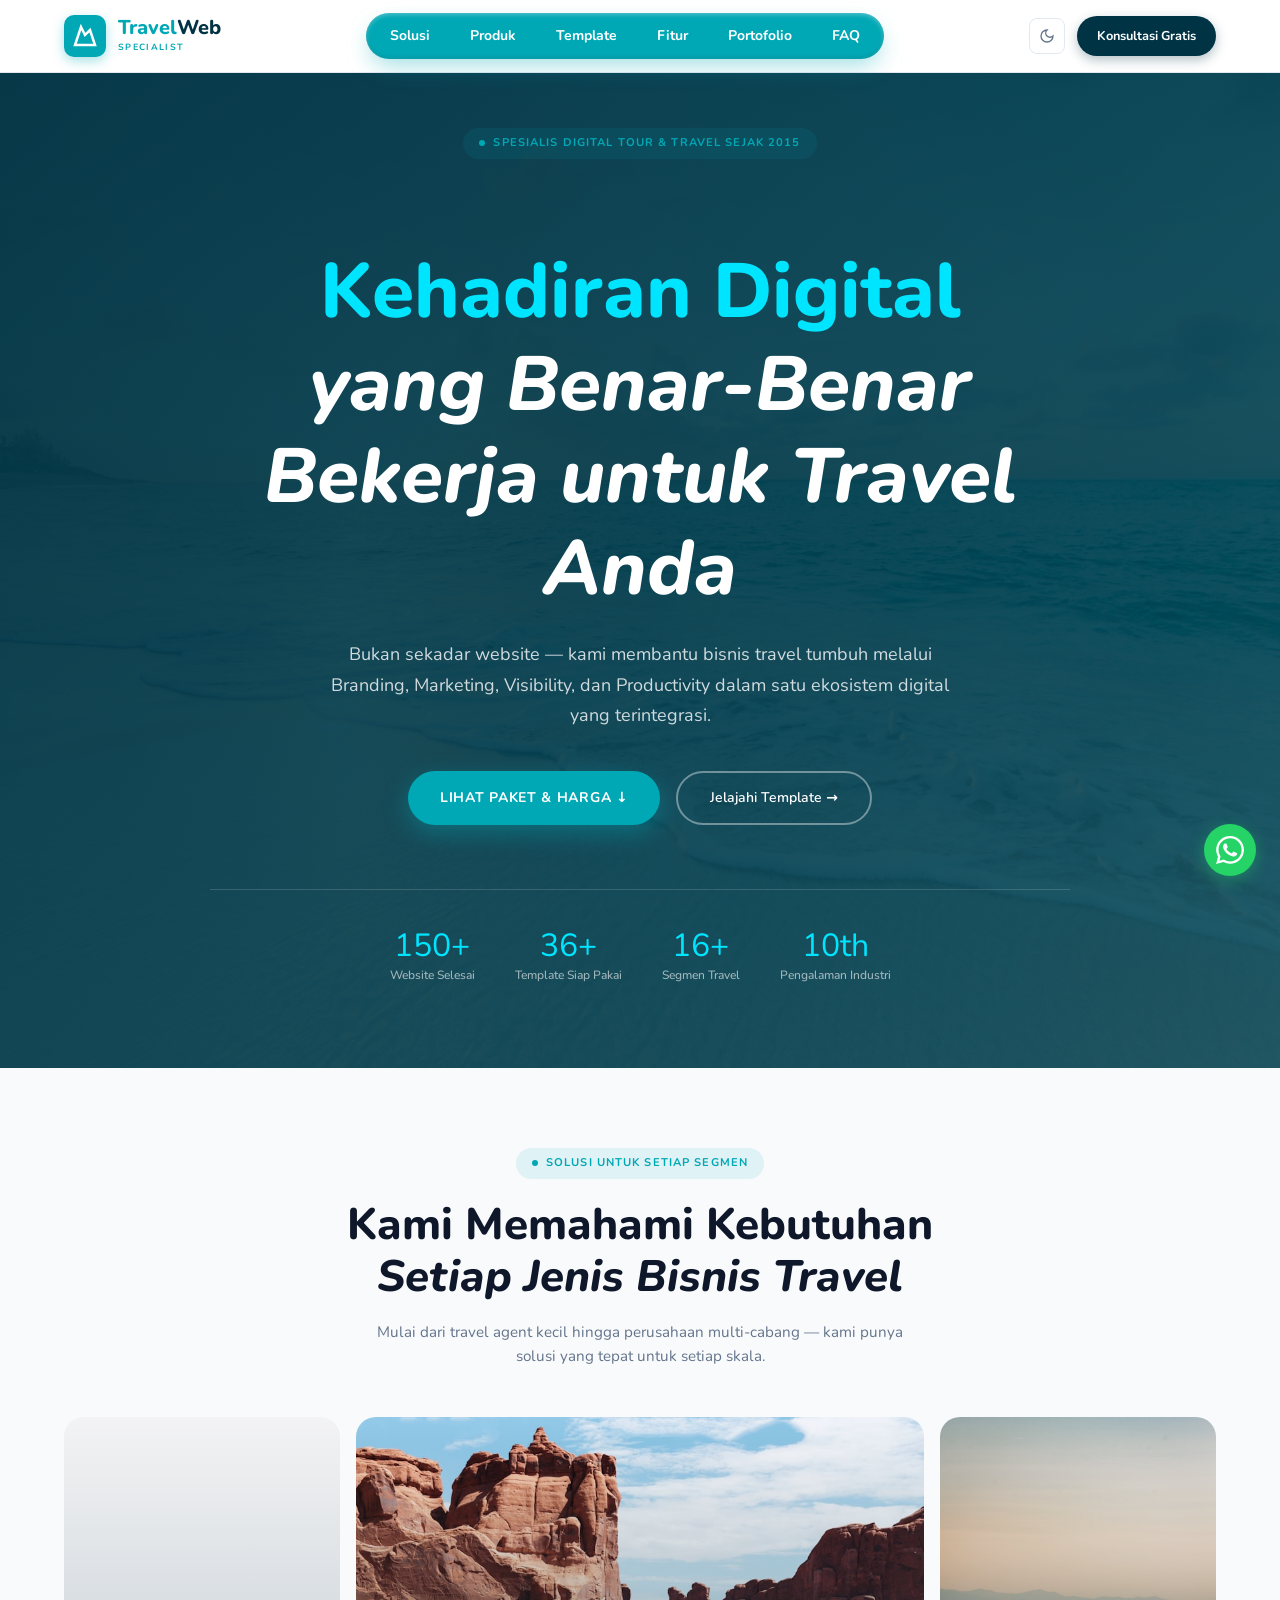
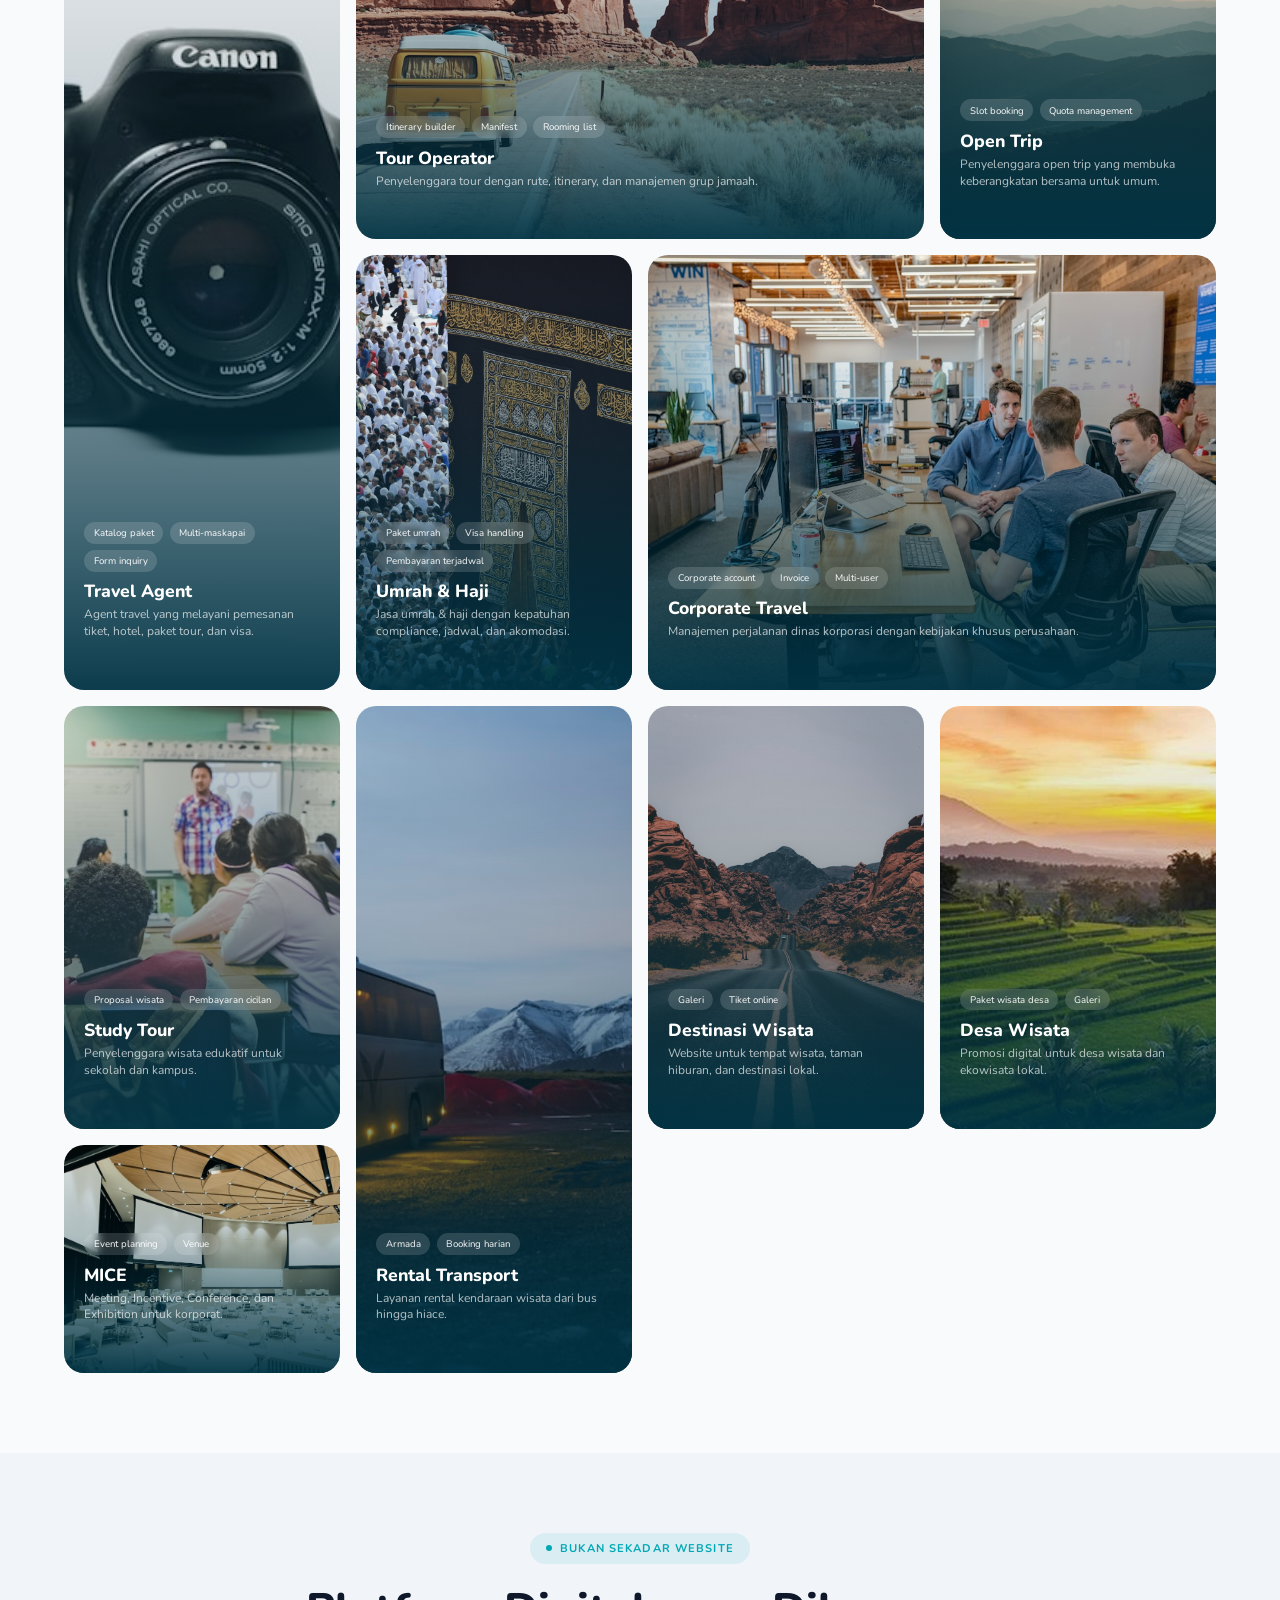
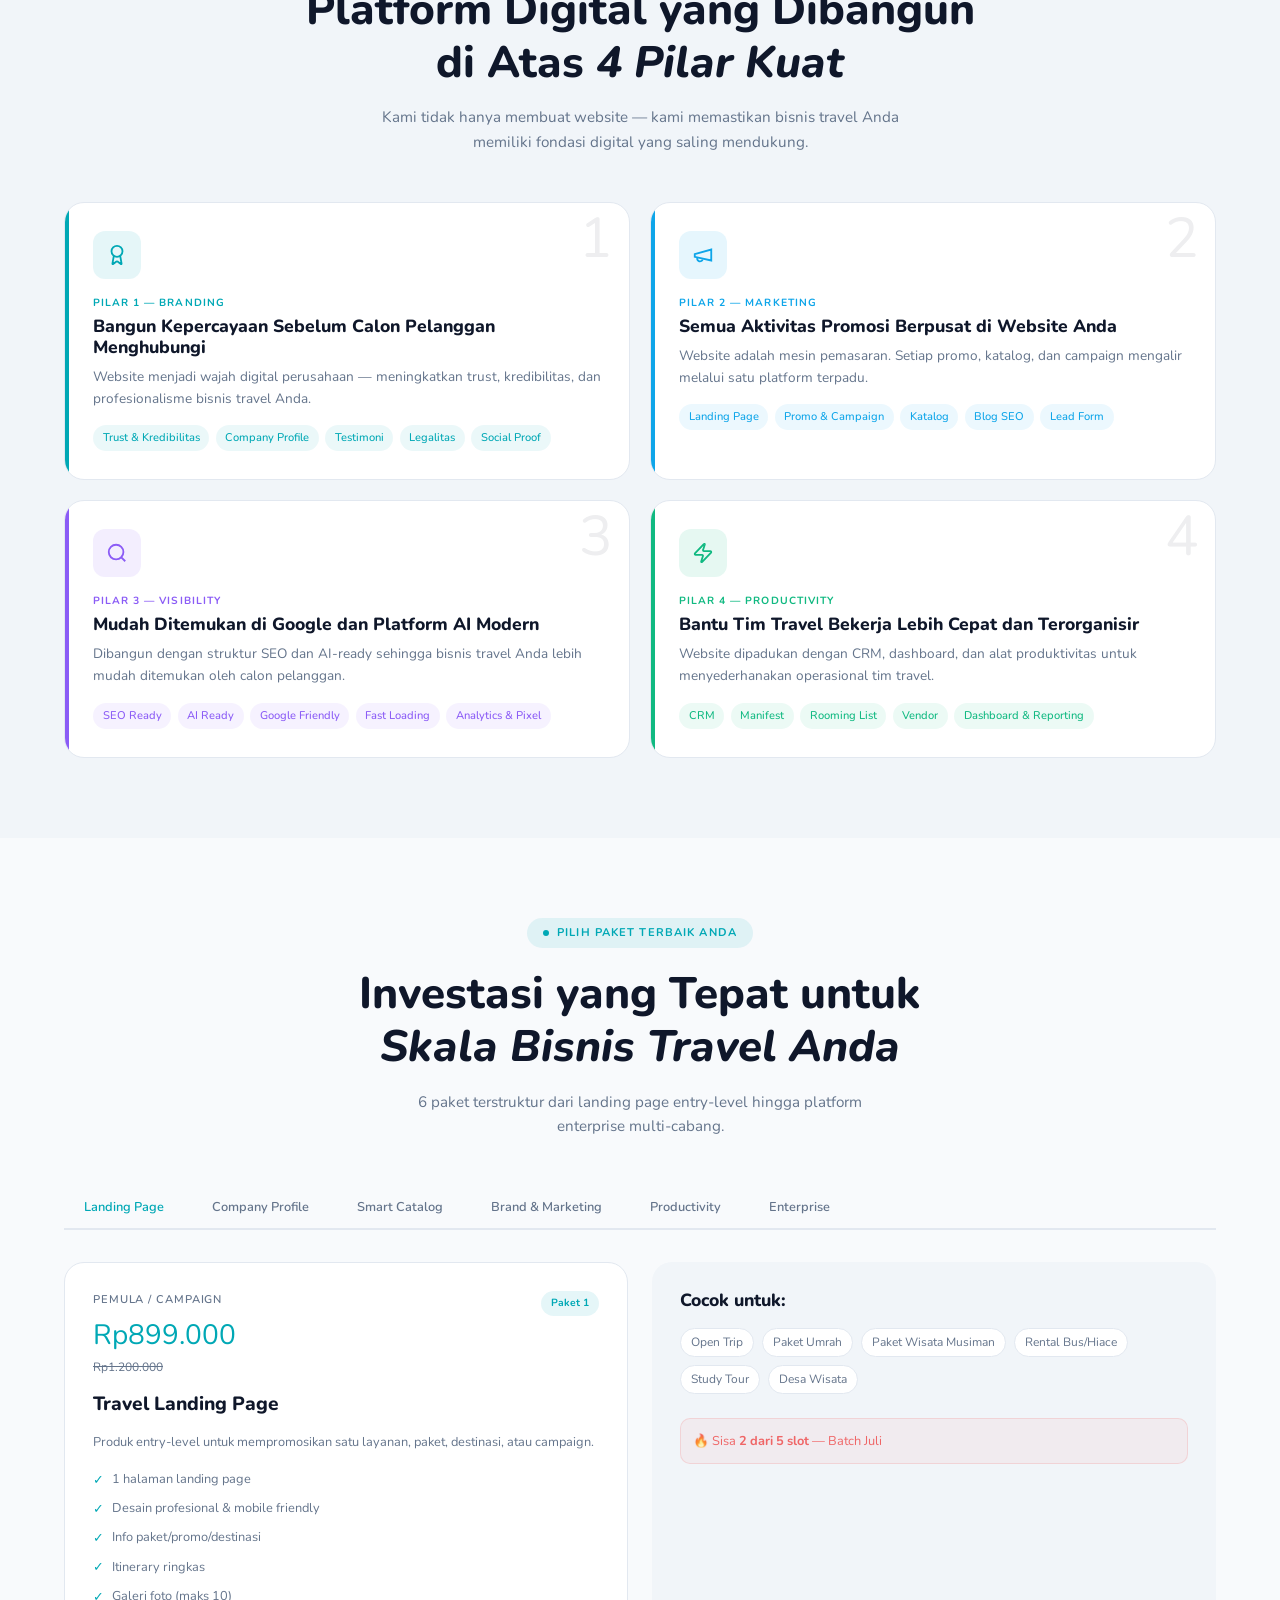
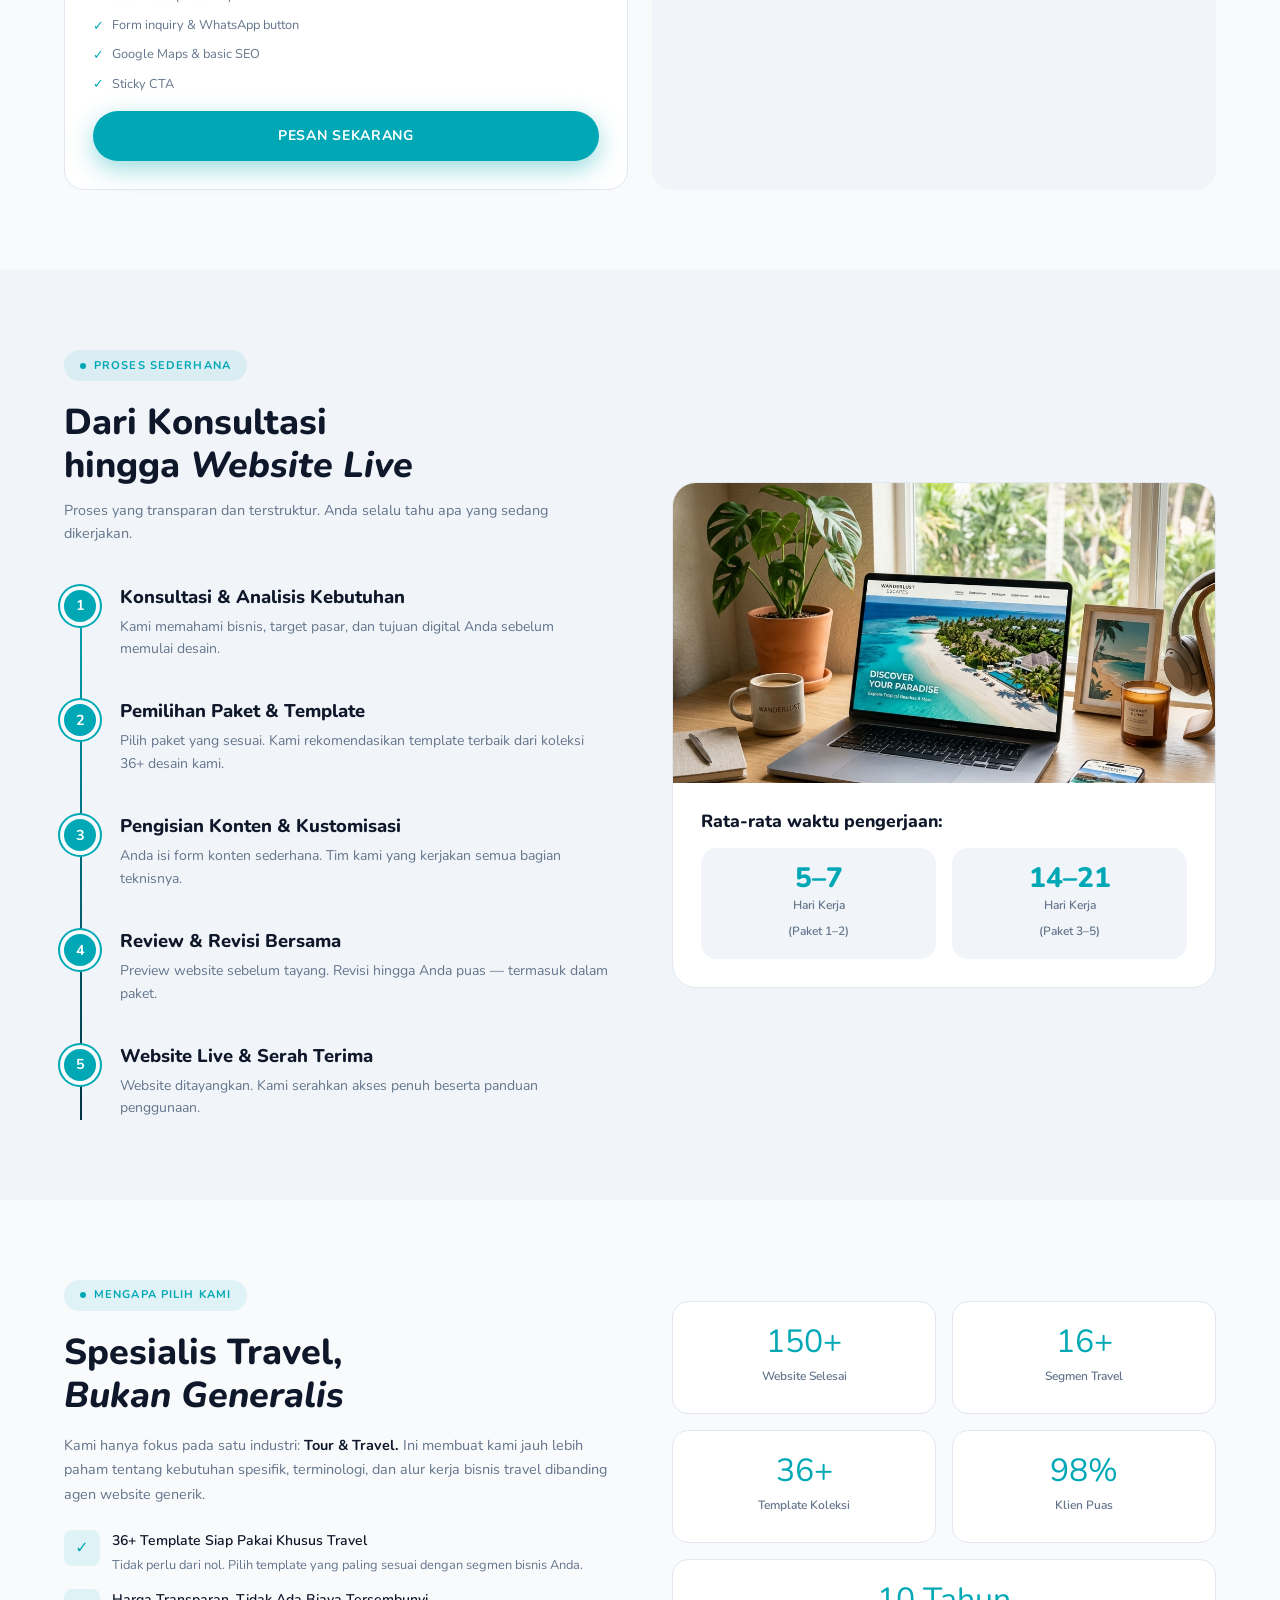
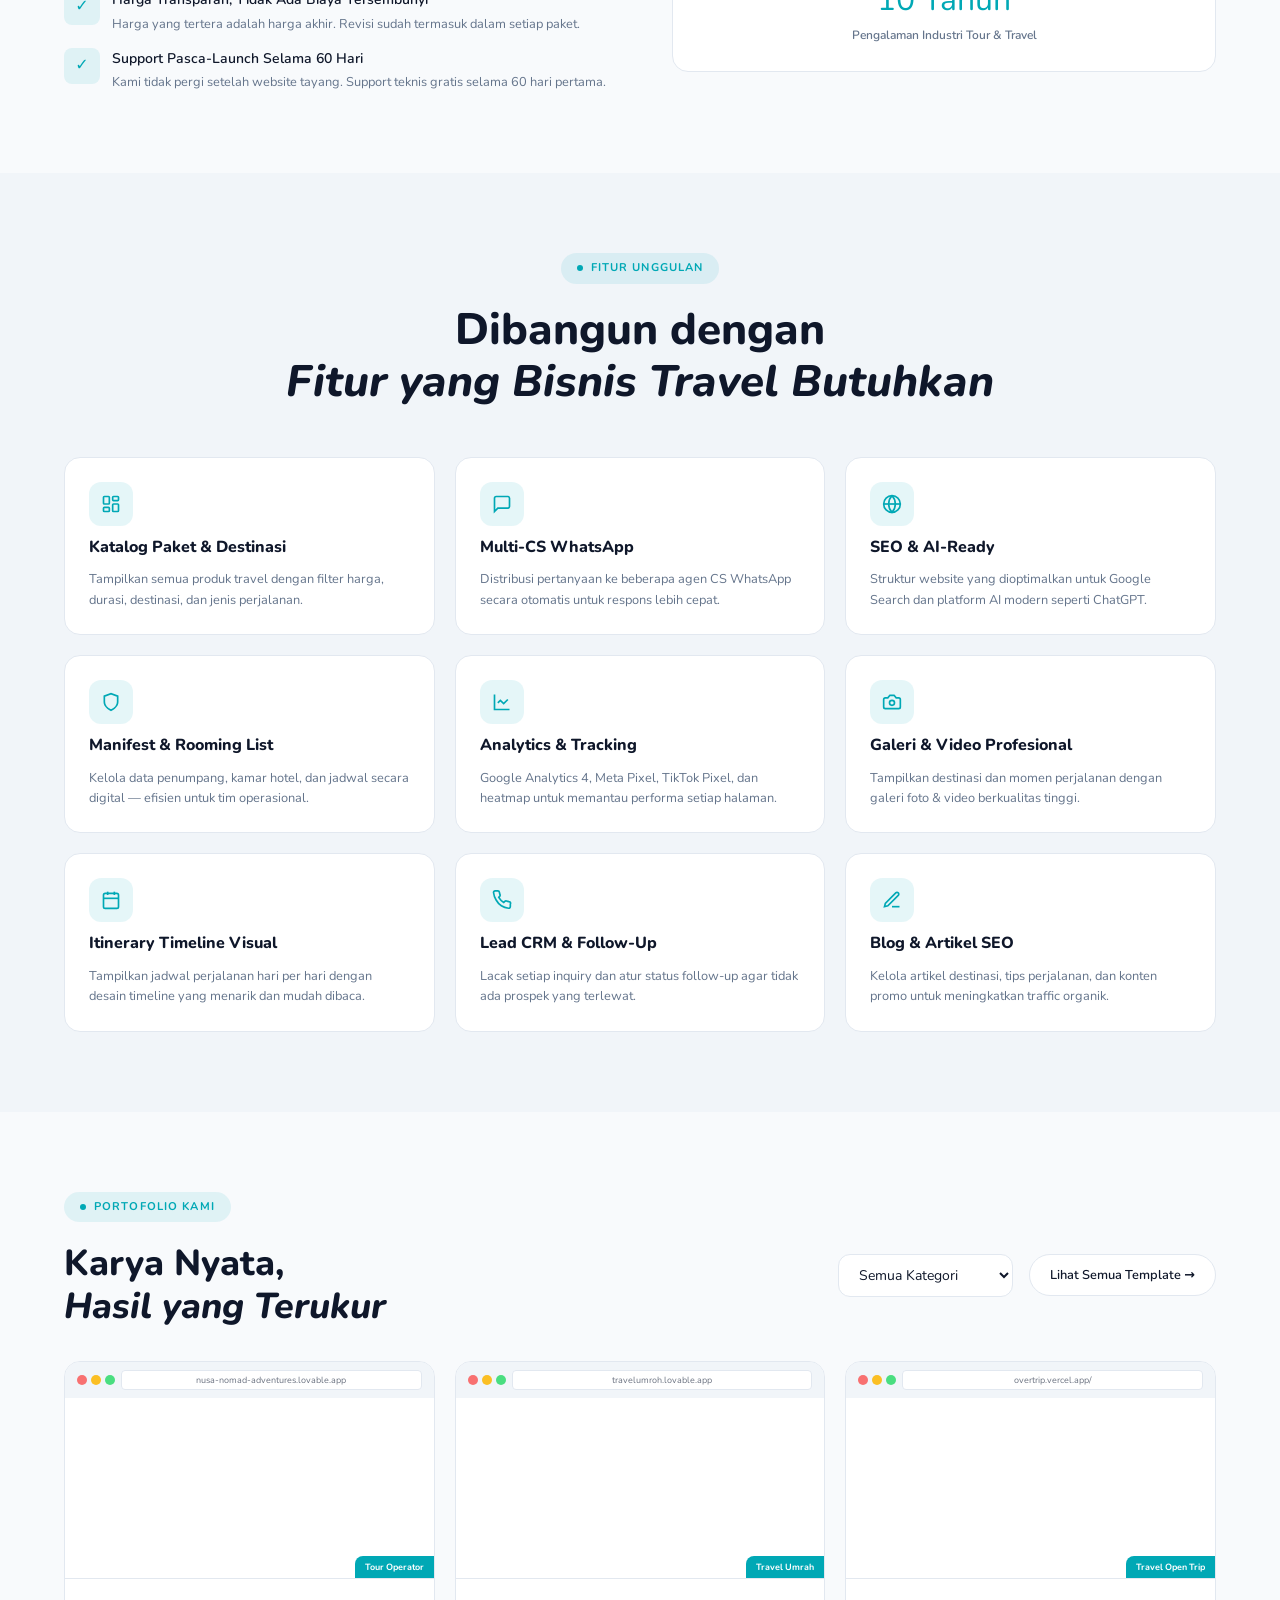
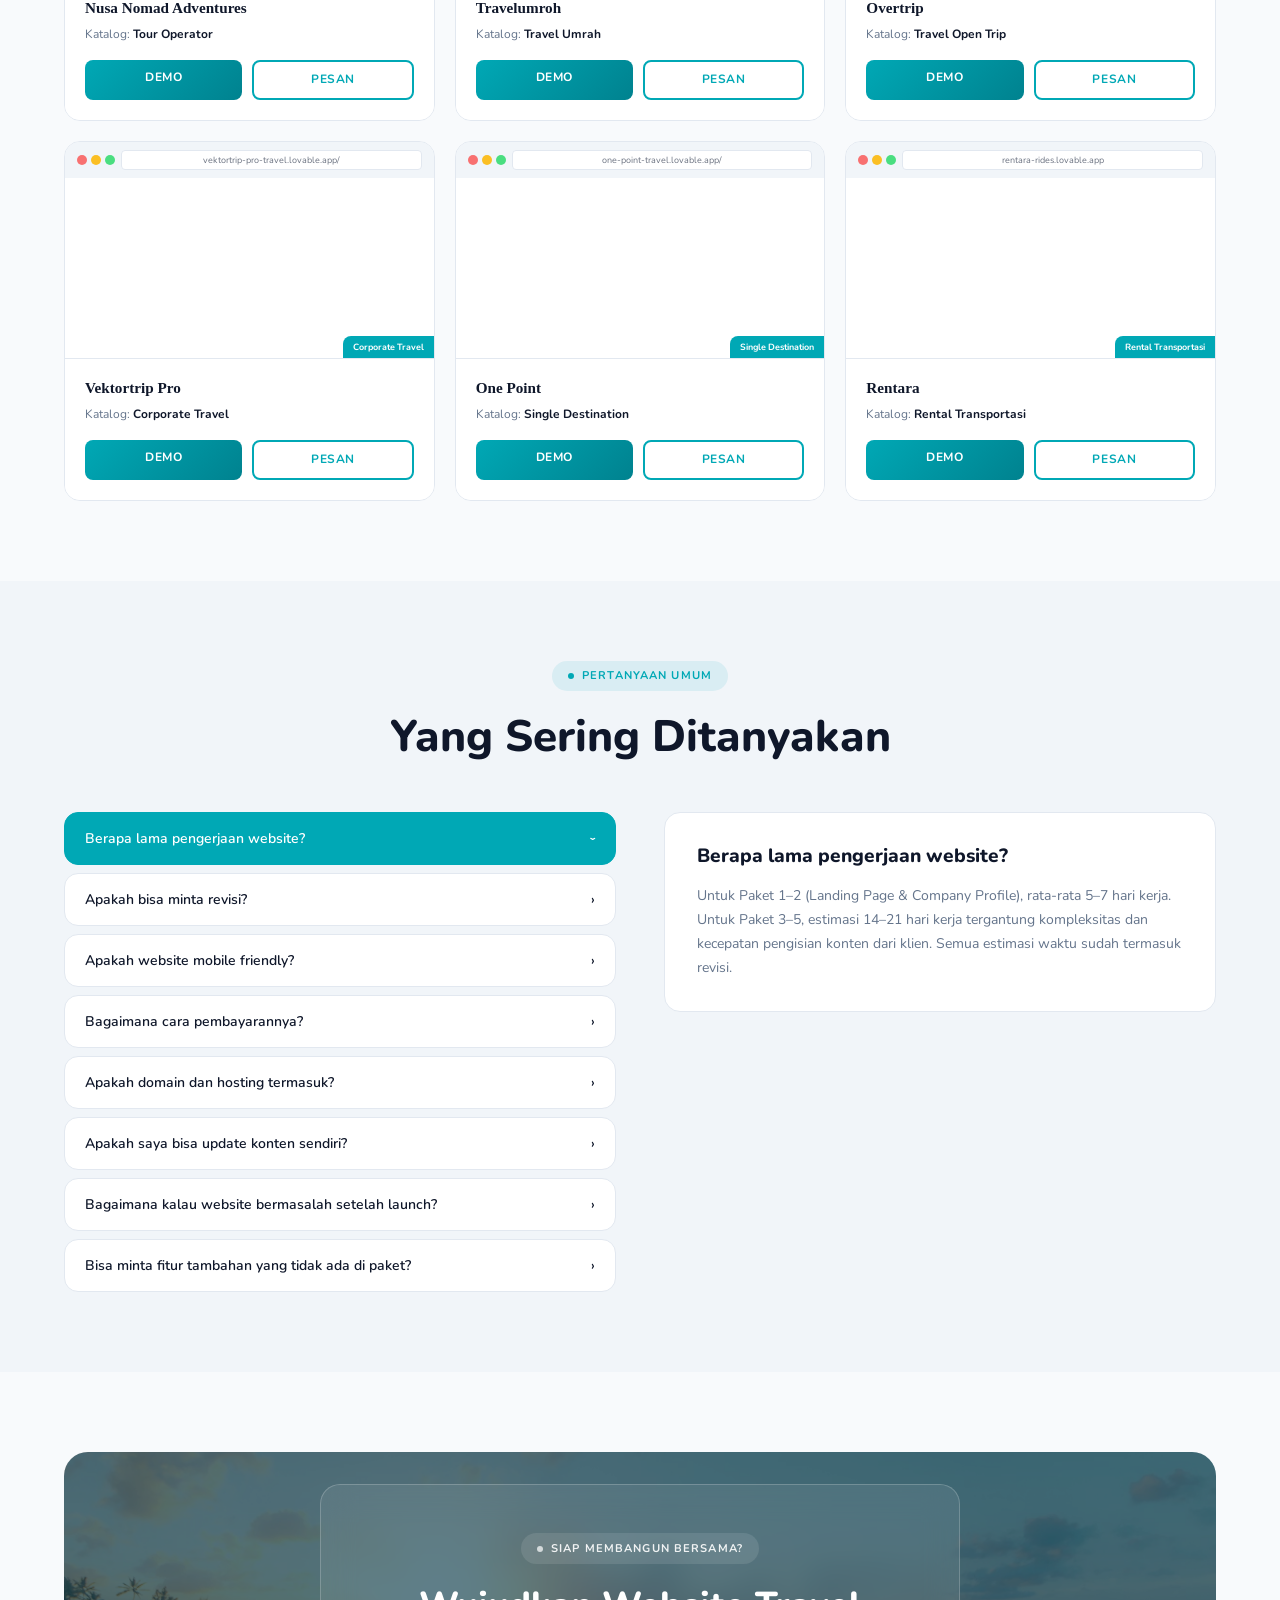
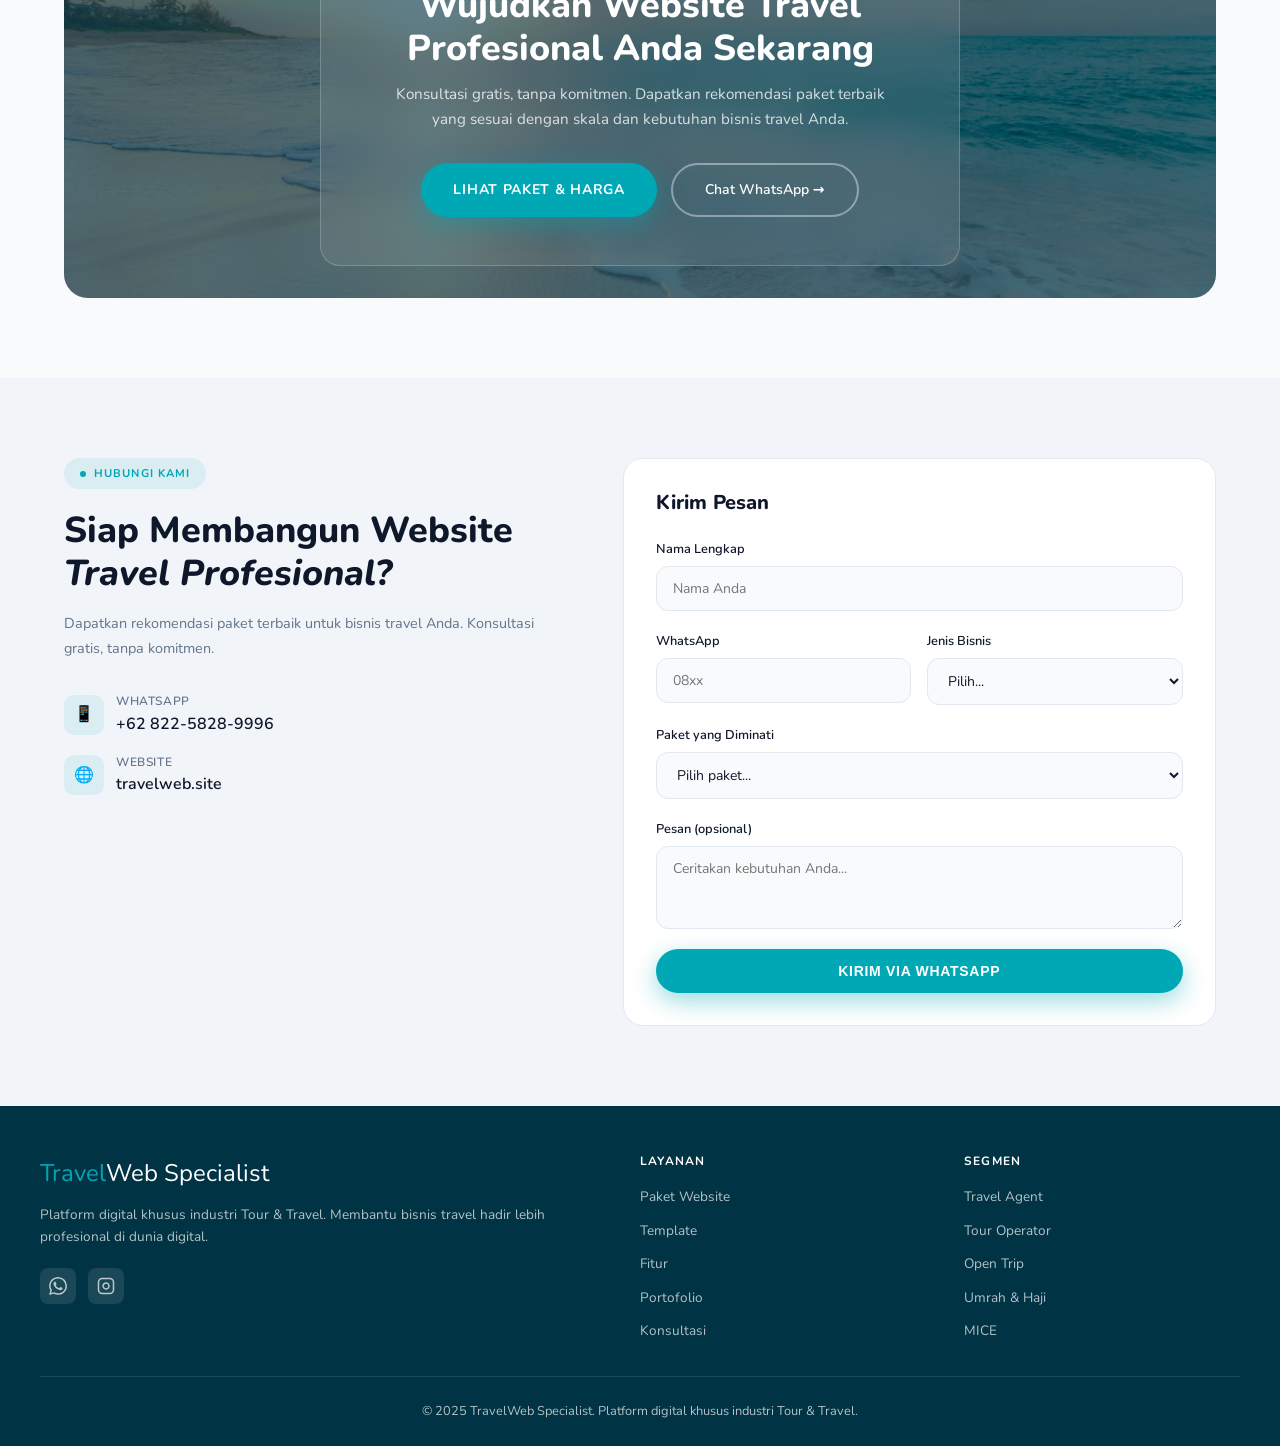
==== commit 5b0ef5fd: "Fix navbar disappearing on templet.html by migrating display logic to pure CSS" ====
--- a/index.html
+++ b/index.html
@@ -26,7 +26,7 @@
       </div>
     </a>
     <!-- Nav Pill -->
-    <div class="nav-pill" style="display:none;" id="nav-desktop">
+    <div class="nav-pill" id="nav-desktop">
       <a href="#solutions" class="active">Solusi</a>
       <a href="#pricing">Produk</a>
       <a href="templet.html">Template</a>
@@ -925,14 +925,7 @@
   localStorage.setItem('theme-v2', document.documentElement.classList.contains('dark') ? 'dark' : 'light');
 });
 
-// ---- Navbar pill show on desktop ----
-const navDesktop = document.getElementById('nav-desktop');
-function checkWidth() {
-  if (window.innerWidth >= 1024) navDesktop.style.display = 'flex';
-  else navDesktop.style.display = 'none';
-}
-checkWidth();
-window.addEventListener('resize', checkWidth);
+
 
 
 // ---- Mobile Menu Toggle ----
--- a/style_v2.css
+++ b/style_v2.css
@@ -356,6 +356,7 @@
 
 @media (max-width: 1024px) {
   .mobile-menu-btn { display: flex; }
+  .nav-pill { display: none !important; }
 }
 @media (max-width: 640px) {
   .bento-grid { grid-template-columns: 1fr; }
